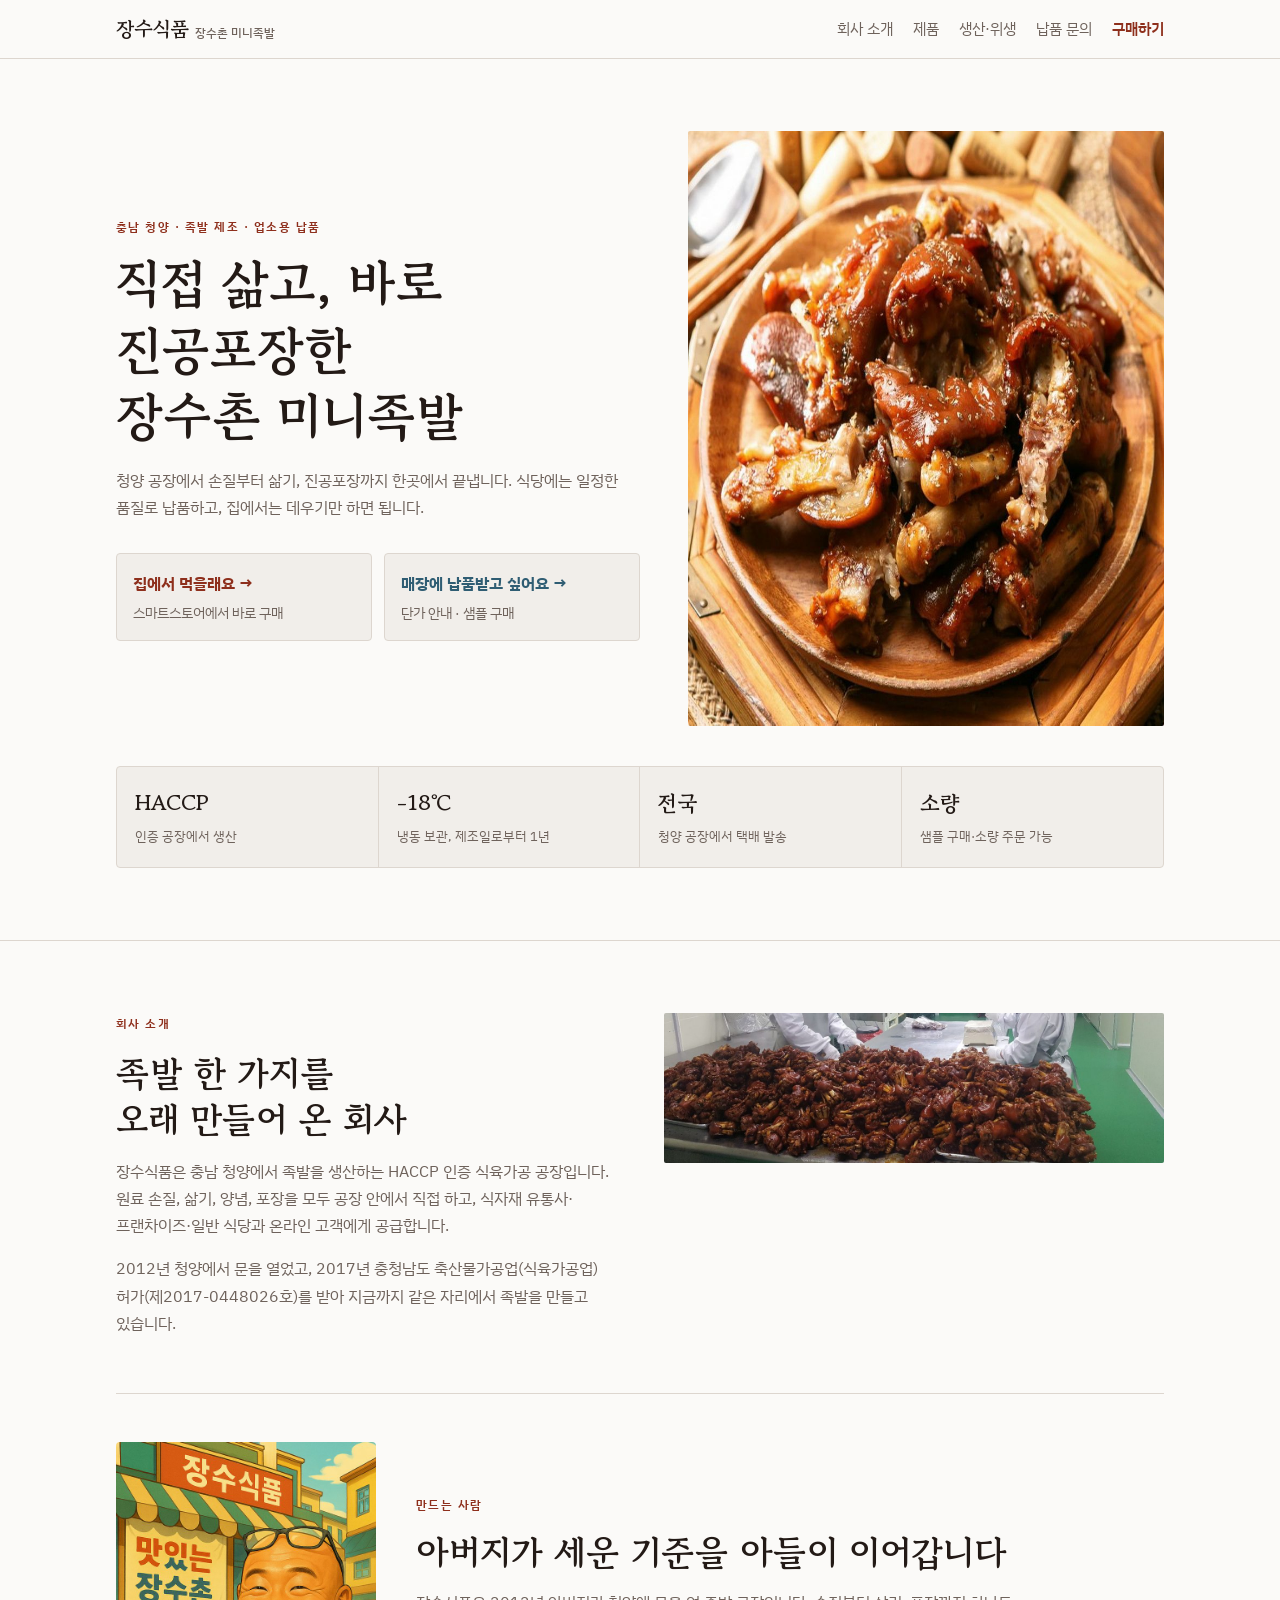
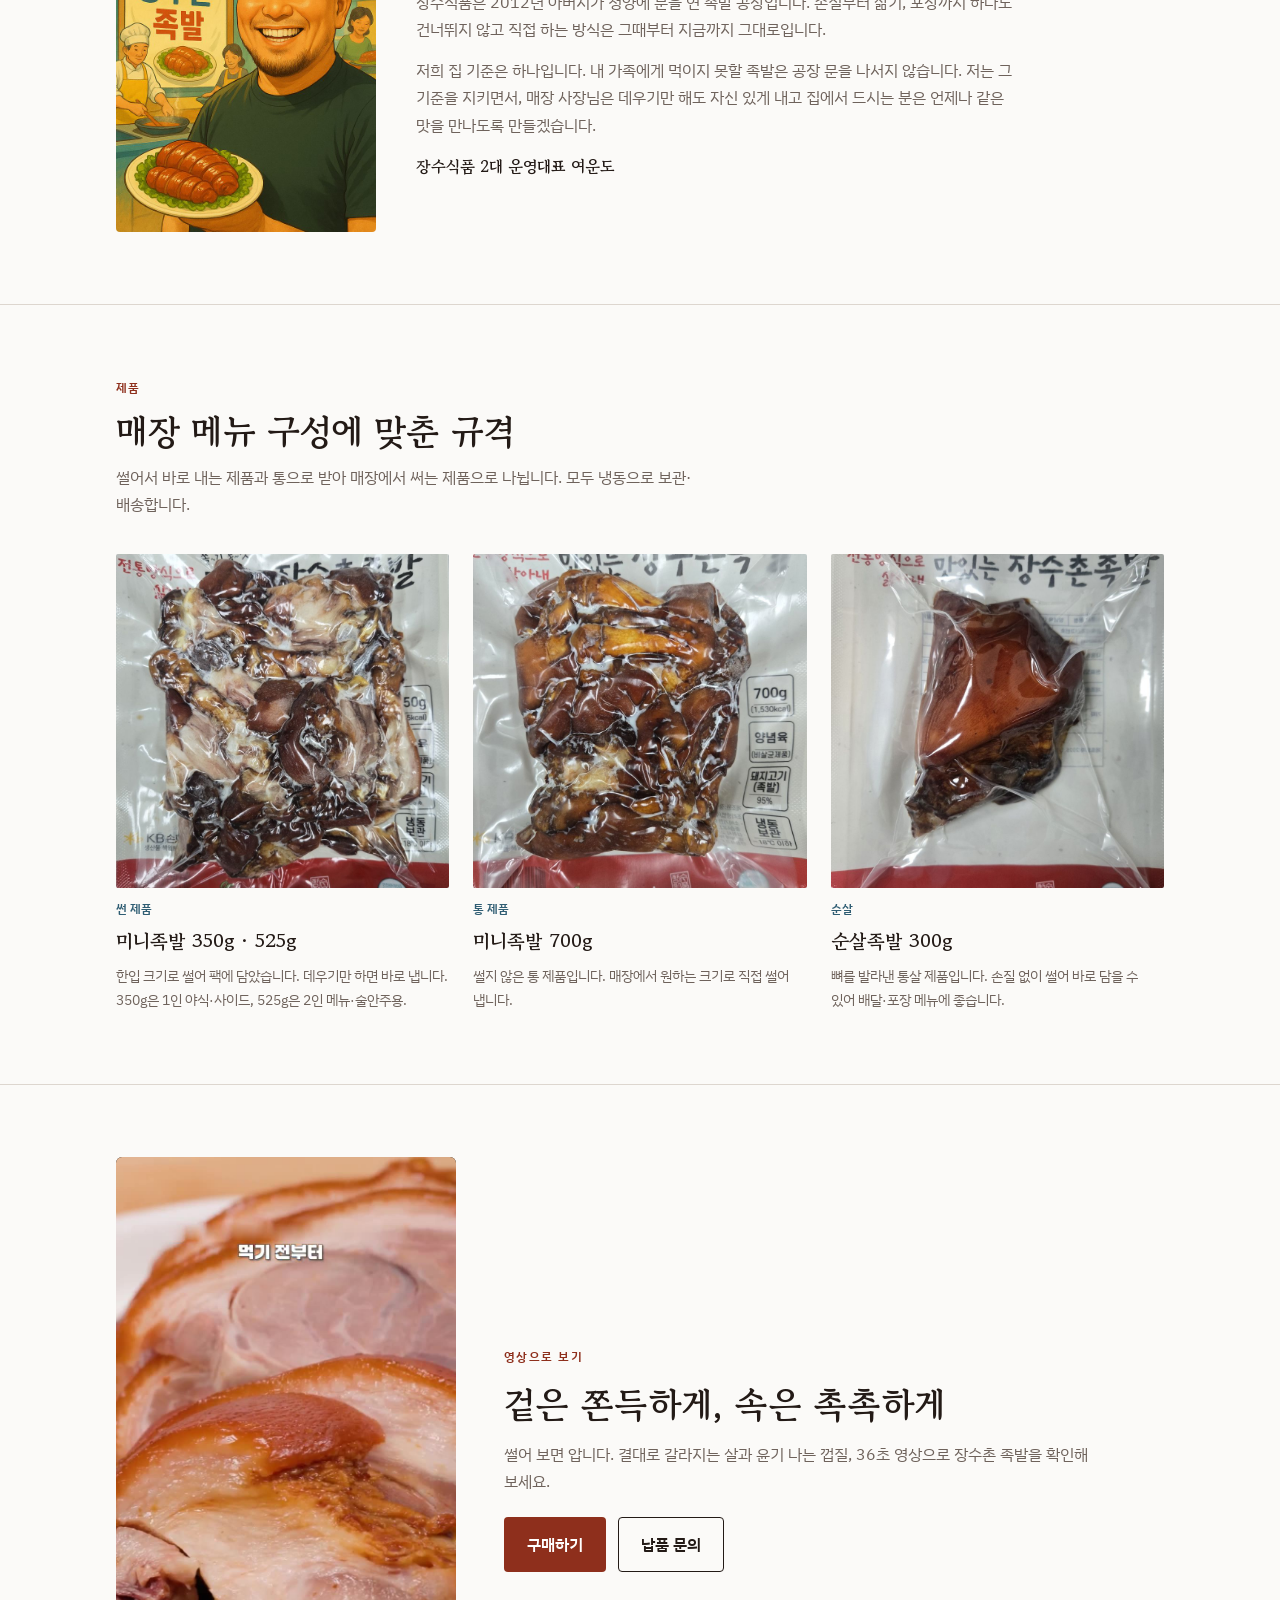
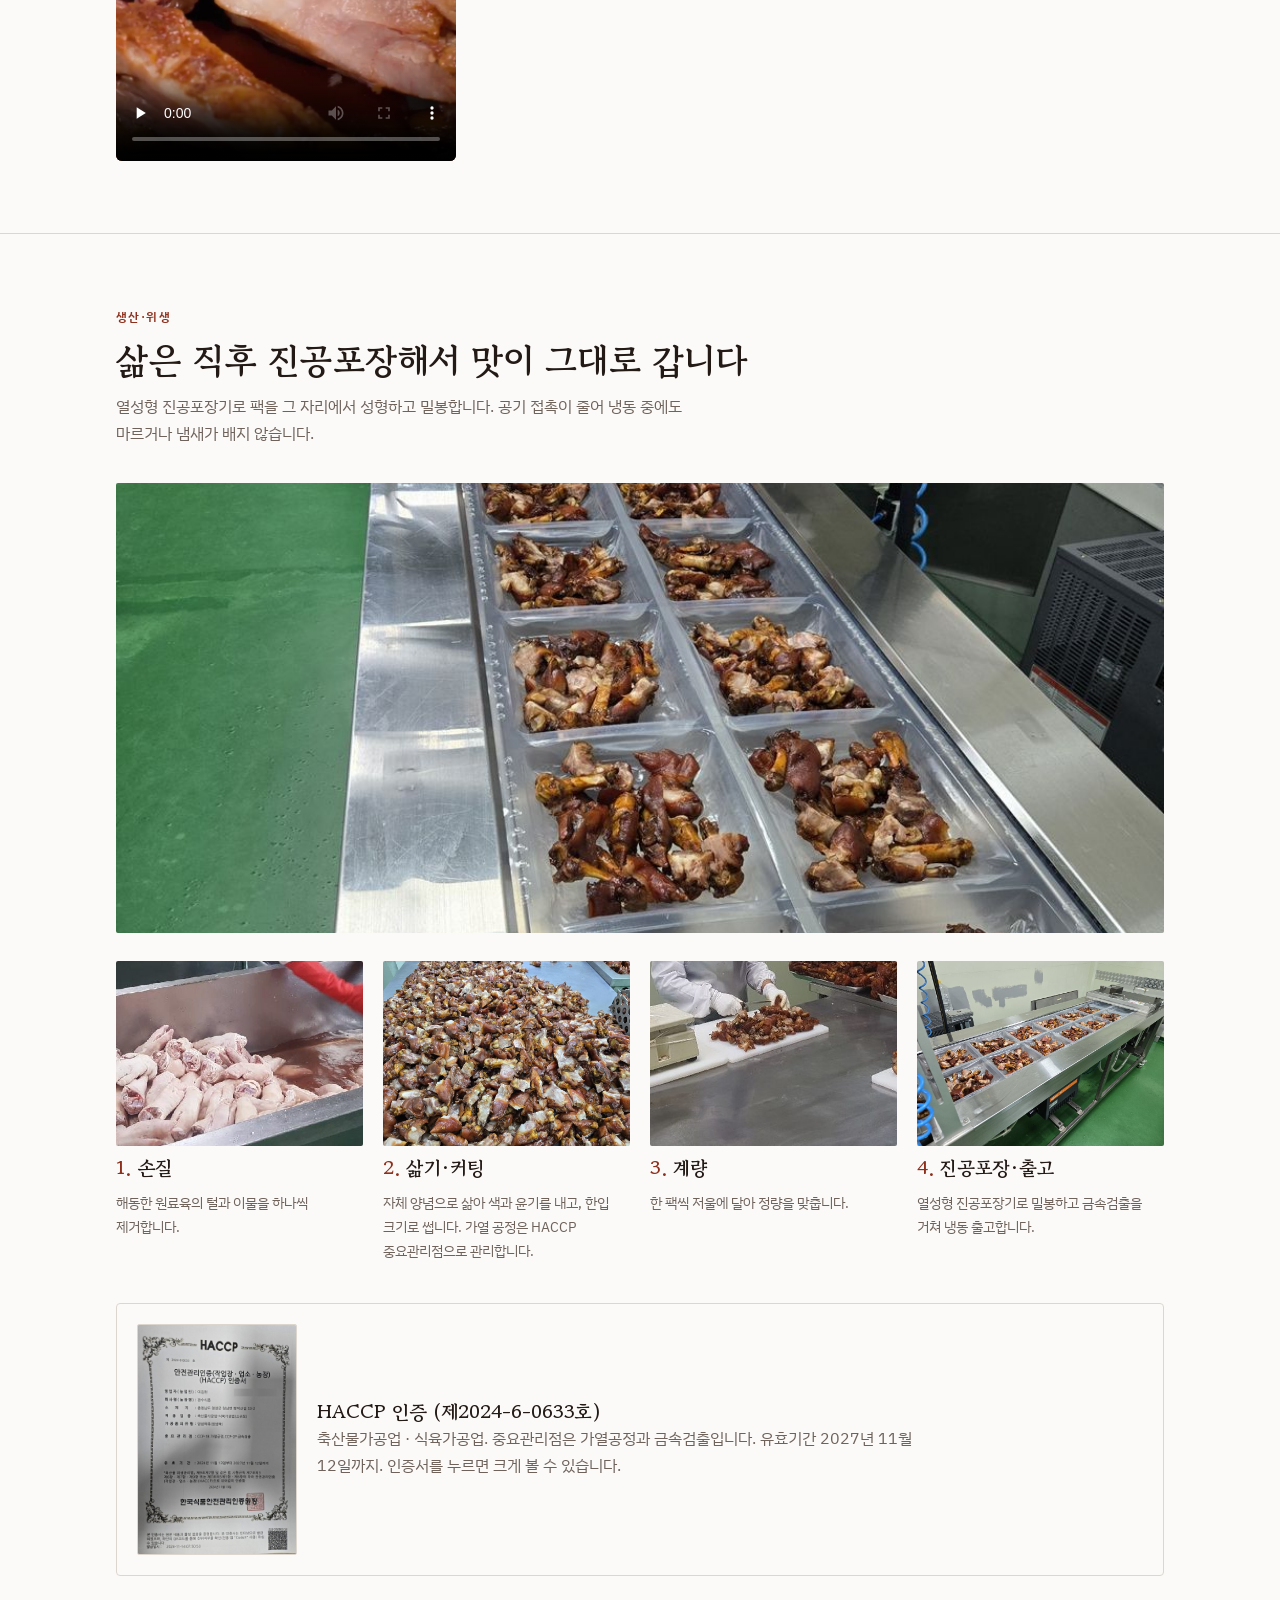
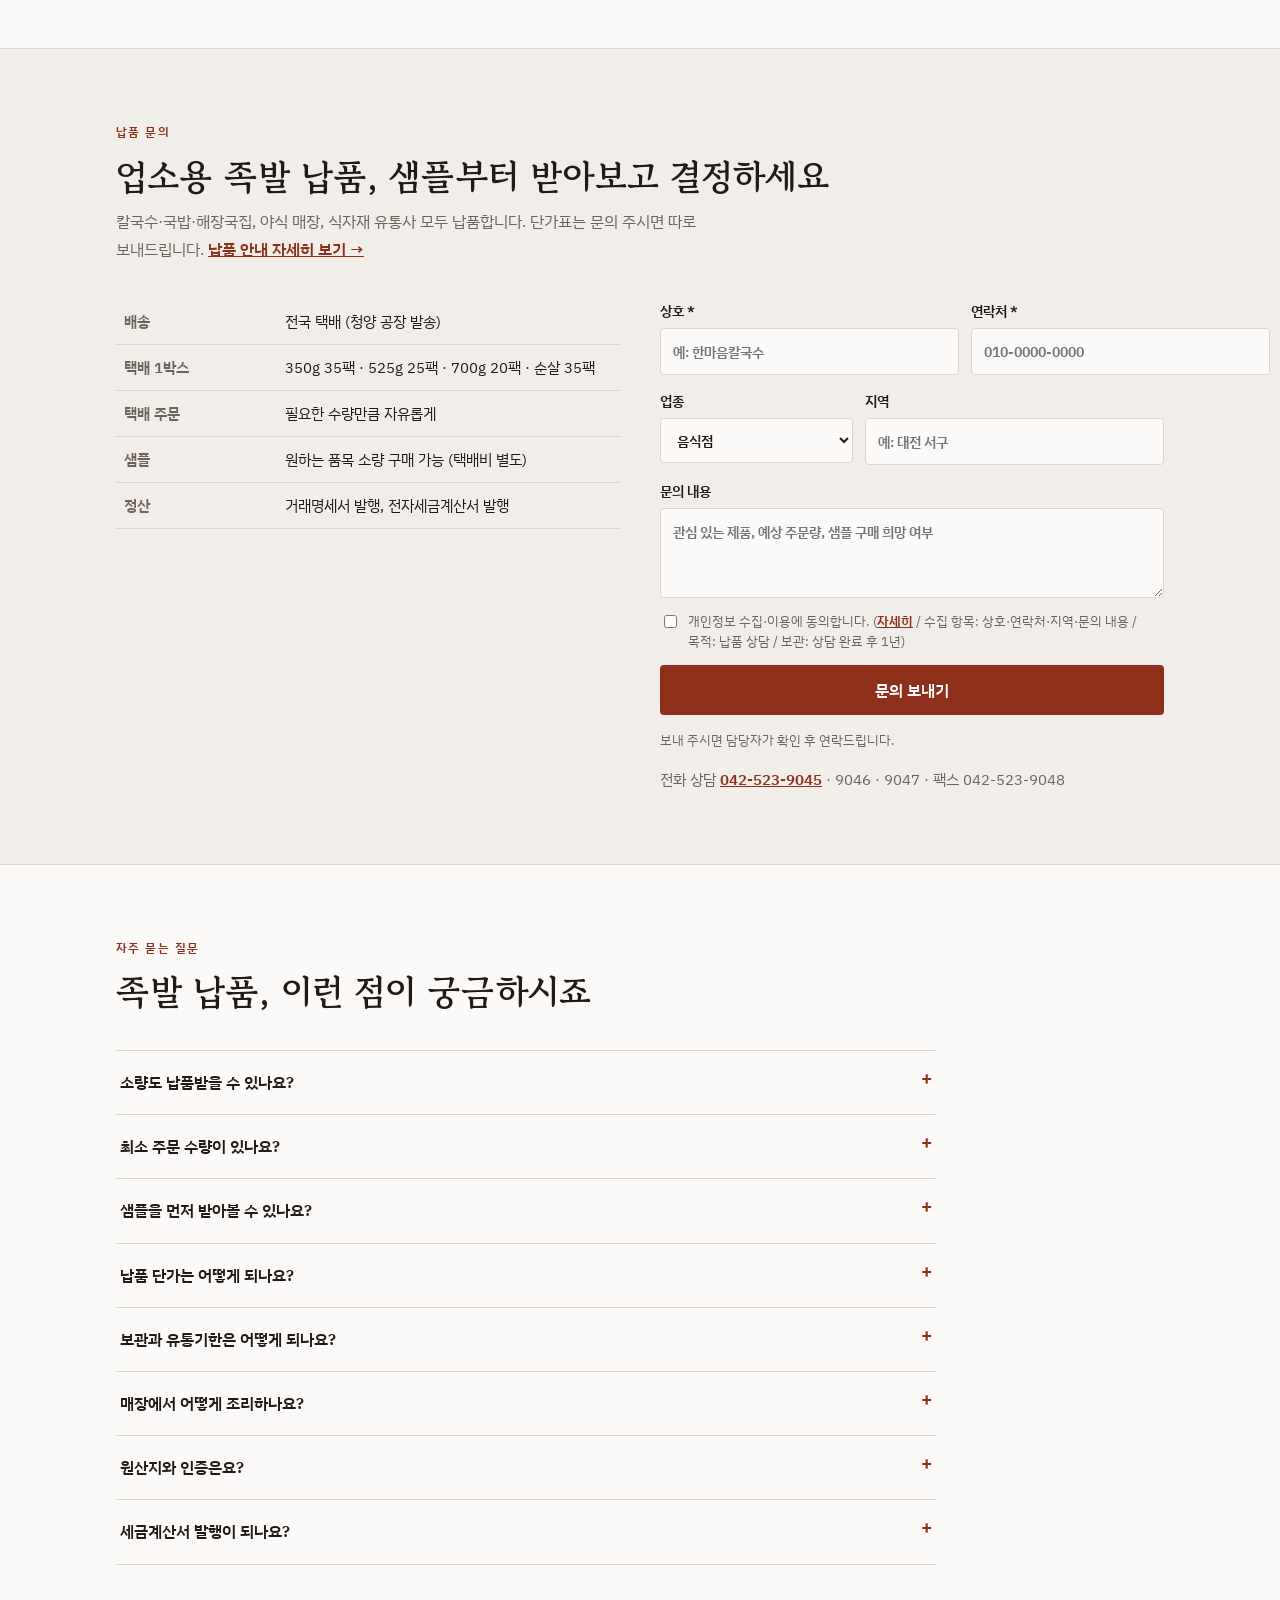
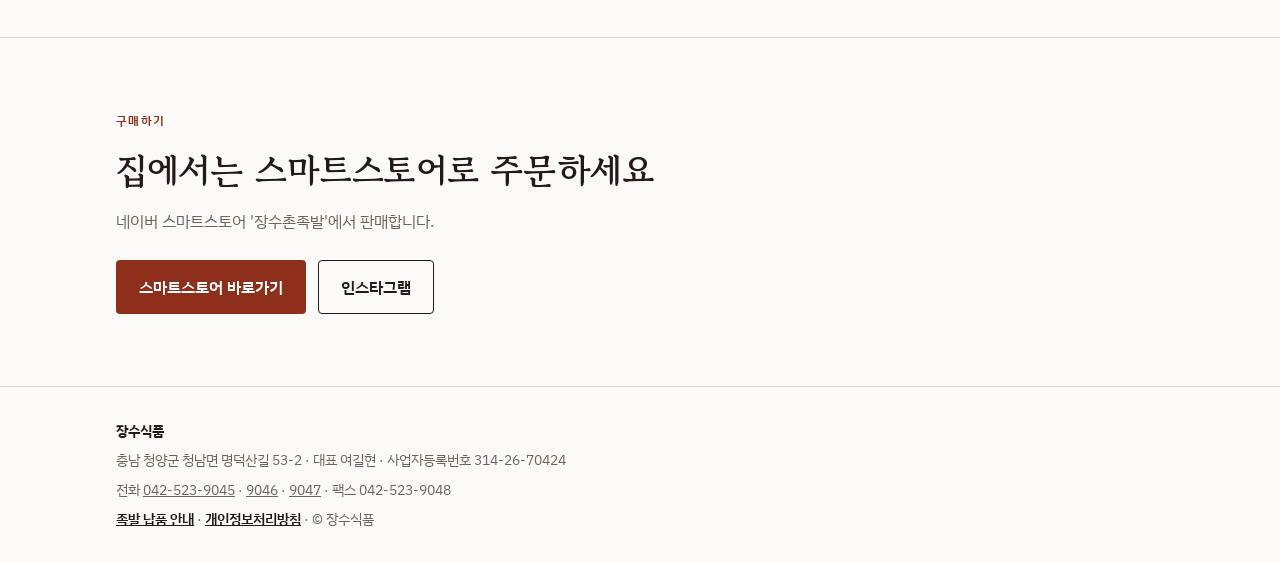
==== index.html @ 1cdea53b "배송을 전국 택배로 일원화, 무료 샘플을 샘플 구매로 변경 Co-Authored-By: Claude Opus 5.5 <noreply@anthropic.com> Claude-Sess" ====
<!doctype html>
<html lang="ko">
<head>
<meta charset="utf-8">
<meta name="viewport" content="width=device-width, initial-scale=1, viewport-fit=cover">
<title>장수식품 | 장수촌 미니족발 · 업소용 족발 납품</title>
<script>if(location.protocol==="http:"&&/xn--9p4b4nm2jd6p\.com$/.test(location.hostname)){location.replace("https://"+location.host+location.pathname+location.search+location.hash)}</script>
<meta name="naver-site-verification" content="1c329715643fdcb5be2a2e300bac64f6bbda42f8">
<link rel="icon" href="favicon.svg" type="image/svg+xml">
<meta property="og:type" content="website">
<meta property="og:site_name" content="장수식품">
<meta property="og:title" content="장수식품 | 장수촌 미니족발">
<meta property="og:description" content="충남 청양 HACCP 인증 공장에서 직접 삶고 진공포장한 장수촌 미니족발. 식당 납품·온라인 구매 안내.">
<meta property="og:url" content="https://www.xn--9p4b4nm2jd6p.com/">
<meta property="og:image" content="https://www.xn--9p4b4nm2jd6p.com/img/og.jpg">
<link rel="canonical" href="https://www.xn--9p4b4nm2jd6p.com/">
<meta name="description" content="충남 청양 HACCP 인증 족발 공장 장수식품. 업소용 미니족발·족발 납품과 도매, 전국 택배 발송. 소량 샘플 구매 가능.">
<link rel="preconnect" href="https://fonts.googleapis.com">
<link rel="stylesheet" href="https://fonts.googleapis.com/css2?family=Gowun+Batang:wght@400;700&family=IBM+Plex+Sans+KR:wght@400;500;600&display=swap">
<link rel="stylesheet" href="style.css?v=3">
<script type="application/ld+json">{"@context": "https://schema.org", "@type": "FAQPage", "mainEntity": [{"@type": "Question", "name": "소량도 납품받을 수 있나요?", "acceptedAnswer": {"@type": "Answer", "text": "네. 택배 주문은 필요한 수량만큼 자유롭게 주문하실 수 있습니다. 택배비는 박스당 5,500원(부가세 포함)이며, 박스에 들어가는 수량은 350g 35팩, 525g 25팩, 700g 20팩, 순살 35팩입니다."}}, {"@type": "Question", "name": "최소 주문 수량이 있나요?", "acceptedAnswer": {"@type": "Answer", "text": "최소 수량 없이 필요한 만큼 주문하실 수 있습니다. 모든 주문은 청양 공장에서 택배로 발송합니다."}}, {"@type": "Question", "name": "샘플을 먼저 받아볼 수 있나요?", "acceptedAnswer": {"@type": "Answer", "text": "네. 원하는 품목을 소량으로 구매해 먼저 맛보실 수 있습니다(택배비 별도). 문의 양식이나 전화(042-523-9045)로 품목과 주소를 알려주세요."}}, {"@type": "Question", "name": "납품 단가는 어떻게 되나요?", "acceptedAnswer": {"@type": "Answer", "text": "품목별로 다릅니다. 문의 주시면 단가표를 따로 보내드립니다."}}, {"@type": "Question", "name": "보관과 유통기한은 어떻게 되나요?", "acceptedAnswer": {"@type": "Answer", "text": "영하 18℃ 이하 냉동 보관 제품이며, 제조일로부터 1년입니다. 진공포장이라 냉동 중에도 마르거나 냄새가 배지 않습니다."}}, {"@type": "Question", "name": "매장에서 어떻게 조리하나요?", "acceptedAnswer": {"@type": "Answer", "text": "이미 삶아 양념한 제품이라 해동 후 데우기만 하면 됩니다. 썬 제품(350g·525g)은 바로 담아내고, 통 제품(700g)은 매장에서 원하는 크기로 썰어 냅니다."}}, {"@type": "Question", "name": "원산지와 인증은요?", "acceptedAnswer": {"@type": "Answer", "text": "원료육은 수입산이며 원산지는 포장에 표시됩니다. 충남 청양 공장은 HACCP 인증(제2024-6-0633호)을 받았고, 가열 공정과 금속 검출을 중요관리점으로 관리합니다."}}, {"@type": "Question", "name": "세금계산서 발행이 되나요?", "acceptedAnswer": {"@type": "Answer", "text": "네. 거래명세서와 전자세금계산서를 발행합니다."}}]}</script>
<script type="application/ld+json">{"@context": "https://schema.org", "@type": "LocalBusiness", "name": "장수식품", "alternateName": "장수촌 미니족발", "description": "충남 청양 HACCP 인증 족발 제조 공장. 업소용 미니족발 납품·도매, 온라인 판매.", "url": "https://www.xn--9p4b4nm2jd6p.com/", "logo": "https://www.xn--9p4b4nm2jd6p.com/favicon.svg", "image": "https://www.xn--9p4b4nm2jd6p.com/img/og.jpg", "telephone": "+82-42-523-9045", "faxNumber": "+82-42-523-9048", "email": "durlfgus4@naver.com", "foundingDate": "2012", "address": {"@type": "PostalAddress", "streetAddress": "청남면 명덕산길 53-2", "addressLocality": "청양군", "addressRegion": "충청남도", "addressCountry": "KR"}, "areaServed": "KR", "sameAs": ["https://www.instagram.com/jangsu_minijokbal/", "https://smartstore.naver.com/jsangsoofood"]}</script>


</head>
<body>
<header><div class="wrap">
  <a class="logo" href="#top">장수식품<small>장수촌 미니족발</small></a>
  <nav aria-label="주 메뉴"><ul>
    <li class="opt"><a href="#about">회사 소개</a></li>
    <li><a href="#products">제품</a></li>
    <li class="opt"><a href="#process">생산·위생</a></li>
    <li><a href="#b2b">납품 문의</a></li>
    <li><a class="nav-buy" href="#buy">구매하기</a></li>
  </ul></nav>
</div></header>

<main id="top">
<section class="hero"><div class="wrap hero-grid">
  <div>
    <p class="eyebrow">충남 청양 · 족발 제조 · 업소용 납품</p>
    <h1>직접 삶고, 바로 진공포장한 장수촌 미니족발</h1>
    <p class="lead">청양 공장에서 손질부터 삶기, 진공포장까지 한곳에서 끝냅니다. 식당에는 일정한 품질로 납품하고, 집에서는 데우기만 하면 됩니다.</p>
    <div class="split">
      <a class="b2c" href="#buy"><b>집에서 먹을래요 →</b><span>스마트스토어에서 바로 구매</span></a>
      <a class="b2b" href="#b2b"><b>매장에 납품받고 싶어요 →</b><span>단가 안내 · 샘플 구매</span></a>
    </div>
  </div>
  <img class="photo" src="img/hero.jpg" alt="나무 접시에 담은 장수촌 미니족발" width="1100" height="1100">
</div>
<div class="wrap"><div class="facts">
  <div><b>HACCP</b><span>인증 공장에서 생산</span></div>
  <div><b>-18℃</b><span>냉동 보관, 제조일로부터 1년</span></div>
  <div><b>전국</b><span>청양 공장에서 택배 발송</span></div>
  <div><b>소량</b><span>샘플 구매·소량 주문 가능</span></div>
</div></div>
</section>

<section class="about" id="about"><div class="wrap">
  <div class="body">
    <p class="eyebrow">회사 소개</p>
    <h2>족발 한 가지를 오래 만들어 온 회사</h2>
    <p class="lead">장수식품은 충남 청양에서 족발을 생산하는 HACCP 인증 식육가공 공장입니다. 원료 손질, 삶기, 양념, 포장을 모두 공장 안에서 직접 하고, 식자재 유통사·프랜차이즈·일반 식당과 온라인 고객에게 공급합니다.</p>
    <p class="lead">2012년 청양에서 문을 열었고, 2017년 충청남도 축산물가공업(식육가공업) 허가(제2017-0448026호)를 받아 지금까지 같은 자리에서 족발을 만들고 있습니다.</p>
  </div>
  <img class="photo" src="img/about.jpg?v=2" alt="청양 공장 작업대에 놓인 삶은 족발" width="1200" height="366" loading="lazy">
</div>
<div class="wrap ceo-wrap"><div class="ceo">
  <img class="photo" src="img/ceo.jpg" alt="장수식품 2대 운영대표 여운도가 미니족발 접시를 들고 웃고 있는 일러스트" width="640" height="960" loading="lazy">
  <div class="body">
    <p class="eyebrow">만드는 사람</p>
    <h2>아버지가 세운 기준을 아들이 이어갑니다</h2>
    <p class="lead">장수식품은 2012년 아버지가 청양에 문을 연 족발 공장입니다. 손질부터 삶기, 포장까지 하나도 건너뛰지 않고 직접 하는 방식은 그때부터 지금까지 그대로입니다.</p>
    <p class="lead">저희 집 기준은 하나입니다. 내 가족에게 먹이지 못할 족발은 공장 문을 나서지 않습니다. 저는 그 기준을 지키면서, 매장 사장님은 데우기만 해도 자신 있게 내고 집에서 드시는 분은 언제나 같은 맛을 만나도록 만들겠습니다.</p>
    <p class="sign">장수식품 2대 운영대표 여운도</p>
  </div>
</div></div></section>

<section id="products"><div class="wrap">
  <div class="sec-head">
    <p class="eyebrow">제품</p>
    <h2>매장 메뉴 구성에 맞춘 규격</h2>
    <p class="lead">썰어서 바로 내는 제품과 통으로 받아 매장에서 써는 제품으로 나뉩니다. 모두 냉동으로 보관·배송합니다.</p>
  </div>
  <div class="products">
    <div class="prod"><img class="photo" src="img/prod-cut.jpg" alt="진공포장된 장수촌 족발 썬 제품" width="900" height="900" loading="lazy"><span class="cut">썬 제품</span><h3>미니족발 350g · 525g</h3><p>한입 크기로 썰어 팩에 담았습니다. 데우기만 하면 바로 냅니다. 350g은 1인 야식·사이드, 525g은 2인 메뉴·술안주용.</p></div>
    <div class="prod"><img class="photo" src="img/prod-whole.jpg" alt="진공포장된 장수촌 족발 700g" width="900" height="900" loading="lazy"><span class="cut">통 제품</span><h3>미니족발 700g</h3><p>썰지 않은 통 제품입니다. 매장에서 원하는 크기로 직접 썰어 냅니다.</p></div>
    <div class="prod"><img class="photo" src="img/prod-boneless.jpg" alt="진공포장된 장수촌 순살족발 300g" width="900" height="900" loading="lazy"><span class="cut">순살</span><h3>순살족발 300g</h3><p>뼈를 발라낸 통살 제품입니다. 손질 없이 썰어 바로 담을 수 있어 배달·포장 메뉴에 좋습니다.</p></div>
  </div>
</div></section>

<section class="film" id="film"><div class="wrap">
  <video src="video/promo.mp4?v=ko" poster="video/promo-poster.jpg?v=ko" controls playsinline preload="none" width="720" height="1280">영상을 재생할 수 없는 브라우저입니다.</video>
  <div class="body">
    <p class="eyebrow">영상으로 보기</p>
    <h2>겉은 쫀득하게, 속은 촉촉하게</h2>
    <p class="lead">썰어 보면 압니다. 결대로 갈라지는 살과 윤기 나는 껍질, 36초 영상으로 장수촌 족발을 확인해 보세요.</p>
    <div class="buy-links"><a class="btn btn-glaze" href="#buy">구매하기</a><a class="btn btn-line" href="#b2b">납품 문의</a></div>
  </div>
</div></section>

<section id="process"><div class="wrap">
  <div class="sec-head">
    <p class="eyebrow">생산·위생</p>
    <h2>삶은 직후 진공포장해서 맛이 그대로 갑니다</h2>
    <p class="lead">열성형 진공포장기로 팩을 그 자리에서 성형하고 밀봉합니다. 공기 접촉이 줄어 냉동 중에도 마르거나 냄새가 배지 않습니다.</p>
  </div>
  <img class="photo line-photo" src="img/packing-line.jpg" alt="열성형 진공포장기에서 팩에 담긴 미니족발이 장수식품 필름으로 밀봉되는 모습" width="1000" height="1334" loading="lazy">
  <div class="process">
    <div class="step"><img class="photo" src="img/step-prep.jpg?v=2" alt="해동한 원료육을 물에서 손질하는 모습" width="900" height="320" loading="lazy"><h3>손질</h3><p>해동한 원료육의 털과 이물을 하나씩 제거합니다.</p></div>
    <div class="step"><img class="photo" src="img/step-cut.jpg" alt="삶은 족발을 한입 크기로 썬 모습" width="900" height="1200" loading="lazy"><h3>삶기·커팅</h3><p>자체 양념으로 삶아 색과 윤기를 내고, 한입 크기로 썹니다. 가열 공정은 HACCP 중요관리점으로 관리합니다.</p></div>
    <div class="step"><img class="photo" src="img/step-weigh.jpg?v=2" alt="썬 족발을 저울에 달아 정량을 맞추는 모습" width="900" height="303" loading="lazy"><h3>계량</h3><p>한 팩씩 저울에 달아 정량을 맞춥니다.</p></div>
    <div class="step"><img class="photo" src="img/step-pack.jpg" alt="열성형 진공포장기 트레이에 담긴 미니족발" width="900" height="675" loading="lazy"><h3>진공포장·출고</h3><p>열성형 진공포장기로 밀봉하고 금속검출을 거쳐 냉동 출고합니다.</p></div>
  </div>
  <div class="cert">
    <a href="img/haccp.jpg" target="_blank" rel="noopener"><img src="img/haccp.jpg" alt="장수식품 HACCP 인증서" width="160" height="233" loading="lazy"></a>
    <div><h3>HACCP 인증 (제2024-6-0633호)</h3><p class="lead">축산물가공업 · 식육가공업. 중요관리점은 가열공정과 금속검출입니다. 유효기간 2027년 11월 12일까지. 인증서를 누르면 크게 볼 수 있습니다.</p></div>
  </div>
</div></section>

<section class="b2b" id="b2b"><div class="wrap">
  <div class="sec-head">
    <p class="eyebrow">납품 문의</p>
    <h2>업소용 족발 납품, 샘플부터 받아보고 결정하세요</h2>
    <p class="lead">칼국수·국밥·해장국집, 야식 매장, 식자재 유통사 모두 납품합니다. 단가표는 문의 주시면 따로 보내드립니다. <a href="supply.html">납품 안내 자세히 보기 →</a></p>
  </div>
  <div class="b2b-grid">
    <div class="table-box"><table class="terms">
      <tr><th>배송</th><td>전국 택배 (청양 공장 발송)</td></tr>
      <tr><th>택배 1박스</th><td>350g 35팩 · 525g 25팩 · 700g 20팩 · 순살 35팩</td></tr>
      <tr><th>택배 주문</th><td>필요한 수량만큼 자유롭게</td></tr>
      <tr><th>샘플</th><td>원하는 품목 소량 구매 가능 (택배비 별도)</td></tr>
      <tr><th>정산</th><td>거래명세서 발행, 전자세금계산서 발행</td></tr>
    </table></div>
    <div class="side">
    <form id="inquiry" class="form" novalidate>
      <div class="row2">
        <label for="f-name">상호 *<input id="f-name" name="상호" required placeholder="예: 한마음칼국수"></label>
        <label for="f-tel">연락처 *<input id="f-tel" name="연락처" required inputmode="tel" placeholder="010-0000-0000"></label>
      </div>
      <div class="row2">
        <label for="f-type">업종<select id="f-type" name="업종"><option>음식점</option><option>프랜차이즈</option><option>식자재 유통</option><option>개인 구매</option><option>기타</option></select></label>
        <label for="f-area">지역<input id="f-area" name="지역" placeholder="예: 대전 서구"></label>
      </div>
      <label for="f-msg">문의 내용<textarea id="f-msg" name="문의내용" placeholder="관심 있는 제품, 예상 주문량, 샘플 구매 희망 여부"></textarea></label>
      <input type="text" name="_honey" tabindex="-1" autocomplete="off" class="hp" aria-hidden="true">
      <label class="agree" for="f-agree"><input type="checkbox" id="f-agree" required> <span>개인정보 수집·이용에 동의합니다. (<a href="privacy.html" target="_blank">자세히</a> / 수집 항목: 상호·연락처·지역·문의 내용 / 목적: 납품 상담 / 보관: 상담 완료 후 1년)</span></label>
      <button class="btn btn-glaze" type="submit" id="f-send">문의 보내기</button>
      <p class="note" id="f-status" role="status">보내 주시면 담당자가 확인 후 연락드립니다.</p>
    </form>
    <p class="call-line">전화 상담 <a href="tel:0425239045">042-523-9045</a> · 9046 · 9047 · 팩스 042-523-9048</p>
  </div>
  </div>
</div></section>

<section id="faq"><div class="wrap">
  <div class="sec-head"><p class="eyebrow">자주 묻는 질문</p><h2>족발 납품, 이런 점이 궁금하시죠</h2></div>
  <div class="faq"><details><summary>소량도 납품받을 수 있나요?</summary><p>네. 택배 주문은 필요한 수량만큼 자유롭게 주문하실 수 있습니다. 택배비는 박스당 5,500원(부가세 포함)이며, 박스에 들어가는 수량은 350g 35팩, 525g 25팩, 700g 20팩, 순살 35팩입니다.</p></details><details><summary>최소 주문 수량이 있나요?</summary><p>최소 수량 없이 필요한 만큼 주문하실 수 있습니다. 모든 주문은 청양 공장에서 택배로 발송합니다.</p></details><details><summary>샘플을 먼저 받아볼 수 있나요?</summary><p>네. 원하는 품목을 소량으로 구매해 먼저 맛보실 수 있습니다(택배비 별도). 문의 양식이나 전화(042-523-9045)로 품목과 주소를 알려주세요.</p></details><details><summary>납품 단가는 어떻게 되나요?</summary><p>품목별로 다릅니다. 문의 주시면 단가표를 따로 보내드립니다.</p></details><details><summary>보관과 유통기한은 어떻게 되나요?</summary><p>영하 18℃ 이하 냉동 보관 제품이며, 제조일로부터 1년입니다. 진공포장이라 냉동 중에도 마르거나 냄새가 배지 않습니다.</p></details><details><summary>매장에서 어떻게 조리하나요?</summary><p>이미 삶아 양념한 제품이라 해동 후 데우기만 하면 됩니다. 썬 제품(350g·525g)은 바로 담아내고, 통 제품(700g)은 매장에서 원하는 크기로 썰어 냅니다.</p></details><details><summary>원산지와 인증은요?</summary><p>원료육은 수입산이며 원산지는 포장에 표시됩니다. 충남 청양 공장은 HACCP 인증(제2024-6-0633호)을 받았고, 가열 공정과 금속 검출을 중요관리점으로 관리합니다.</p></details><details><summary>세금계산서 발행이 되나요?</summary><p>네. 거래명세서와 전자세금계산서를 발행합니다.</p></details></div>
</div></section>

<section class="buy" id="buy"><div class="wrap">
  <p class="eyebrow">구매하기</p>
  <h2>집에서는 스마트스토어로 주문하세요</h2>
  <p class="lead">네이버 스마트스토어 '장수촌족발'에서 판매합니다.</p>
  <div class="buy-links">
    <a class="btn btn-glaze" href="https://smartstore.naver.com/jsangsoofood" target="_blank" rel="noopener">스마트스토어 바로가기</a>
    <a class="btn btn-line" href="https://www.instagram.com/jangsu_minijokbal/" target="_blank" rel="noopener">인스타그램</a>
  </div>
</div></section>
</main>

<footer><div class="wrap">
  <b style="color:var(--fg)">장수식품</b>
  <span>충남 청양군 청남면 명덕산길 53-2 · 대표 여길현 · 사업자등록번호 314-26-70424</span>
  <span>전화 <a href="tel:0425239045">042-523-9045</a> · <a href="tel:0425239046">9046</a> · <a href="tel:0425239047">9047</a> · 팩스 042-523-9048</span>
  <span><a class="pp" href="supply.html">족발 납품 안내</a> · <a class="pp" href="privacy.html">개인정보처리방침</a> · © 장수식품</span>
</div></footer>



<nav class="callbar" aria-label="빠른 연결"><a class="c1" href="tel:0425239045">전화 문의</a><a class="c2" href="https://smartstore.naver.com/jsangsoofood" target="_blank" rel="noopener">구매하기</a></nav>
<script>
(function(){
  var f=document.getElementById('inquiry'),st=document.getElementById('f-status'),b=document.getElementById('f-send');
  f.addEventListener('submit',function(e){
    e.preventDefault();
    if(!f.elements['상호'].value.trim()||!f.elements['연락처'].value.trim()){st.textContent='상호와 연락처를 입력해 주세요.';st.className='err';return;}
    if(!document.getElementById('f-agree').checked){st.textContent='개인정보 수집·이용에 동의해 주세요.';st.className='err';return;}
    var d={};new FormData(f).forEach(function(v,k){d[k]=v});
    d._subject='[장수식품.com] 납품 문의 - '+d['상호'];d._template='table';
    b.disabled=true;st.textContent='보내는 중입니다...';st.className='note';
    fetch('https://formsubmit.co/ajax/durlfgus4@naver.com',{method:'POST',headers:{'Content-Type':'application/json','Accept':'application/json'},body:JSON.stringify(d)})
    .then(function(r){return r.json()}).then(function(r){
      if(r.success==='true'||r.success===true){f.reset();st.textContent='문의가 접수됐습니다. 확인 후 연락드리겠습니다.';st.className='ok';}
      else if(r.message&&/activat/i.test(r.message)){st.textContent='접수 준비 중입니다. 잠시 후 다시 보내 주시거나 전화로 문의해 주세요.';st.className='err';}
      else{throw 0}
    }).catch(function(){st.textContent='전송에 실패했습니다. 전화(042-523-9045)로 문의해 주세요.';st.className='err';})
    .finally(function(){b.disabled=false});
  });
})();
</script>
</body>
</html>
---- style.css ----
/* Layout: 한 페이지 스크롤. 상단 고정 메뉴 → 6개 구역. 소비자(구매)와 업체(납품) 두 갈래 동선이 첫 화면에서 갈라짐 */
:root{
  --bg:#FBFAF8; --surface:#F1EEEA; --fg:#231A16; --muted:#6E625B;
  --glaze:#8E2F1C;   /* 족발 윤기, 주 강조색 */
  --cold:#2F5D73;    /* 냉동·위생, 보조색 */
  --line:#DDD6CF; --onaccent:#FFFFFF;
  --ph:#E6E0D9; --ph-fg:#8A7D74;
  --display:"Gowun Batang", "Noto Serif KR", "AppleMyungjo", serif;
  --body:"IBM Plex Sans KR", "Apple SD Gothic Neo", "Malgun Gothic", sans-serif;
}
@media (prefers-color-scheme: dark){:root:not([data-theme="light"]){
  --bg:#17120F; --surface:#221B17; --fg:#F1EAE4; --muted:#B3A69C;
  --glaze:#E07A5C; --cold:#7FB3CB; --line:#3A302A; --onaccent:#17120F;
  --ph:#2C241F; --ph-fg:#998B80; color-scheme:dark}}
:root[data-theme="dark"]{
  --bg:#17120F; --surface:#221B17; --fg:#F1EAE4; --muted:#B3A69C;
  --glaze:#E07A5C; --cold:#7FB3CB; --line:#3A302A; --onaccent:#17120F;
  --ph:#2C241F; --ph-fg:#998B80; color-scheme:dark}

*{box-sizing:border-box}
body{background:var(--bg);color:var(--fg);font-family:var(--body);font-size:16px;line-height:1.7;margin:0;word-break:keep-all;overflow-wrap:break-word}
body::before{content:"";position:fixed;inset:0 0 auto;height:env(safe-area-inset-top,0px);z-index:10;background:var(--bg)}
a{color:inherit}
.wrap{max-width:1080px;margin:0 auto;padding-left:max(16px,env(safe-area-inset-left,0px));padding-right:max(16px,env(safe-area-inset-right,0px))}
h1,h2,h3{font-family:var(--display);font-weight:700;text-wrap:balance;margin:0;line-height:1.3}
h2{font-size:clamp(1.6rem,3.2vw,2.2rem)}
h3{font-size:1.2rem}
p{margin:0}
.eyebrow{font-size:.78rem;letter-spacing:.12em;color:var(--glaze);font-weight:600}
.lead{color:var(--muted);max-width:60ch}

/* 시안 안내 */

/* 메뉴 */
header{position:sticky;top:env(safe-area-inset-top,0px);z-index:5;background:var(--bg);border-bottom:1px solid var(--line)}
header .wrap{display:flex;align-items:center;justify-content:space-between;gap:16px;padding-block:12px}
.logo{font-family:var(--display);font-weight:700;font-size:1.25rem;text-decoration:none}
.logo small{font-family:var(--body);font-size:.75rem;color:var(--muted);font-weight:500;margin-left:6px}
nav ul{list-style:none;display:flex;gap:20px;margin:0;padding:0;flex-wrap:wrap}
nav a{text-decoration:none;font-size:.92rem;color:var(--muted)}
nav a:hover,nav a:focus-visible{color:var(--fg)}
.nav-buy{color:var(--glaze)!important;font-weight:600}
@media (max-width:760px){nav ul{gap:12px}nav li.opt{display:none}.logo small{display:none}}

/* 버튼 */
.btn{display:inline-flex;align-items:center;justify-content:center;padding:13px 22px;border-radius:4px;font-weight:600;text-decoration:none;font-size:.98rem;border:1.5px solid transparent;cursor:pointer;font-family:var(--body)}
.btn-glaze{background:var(--glaze);color:var(--onaccent)}
.btn-line{border-color:var(--fg);color:var(--fg);background:transparent}
.btn:focus-visible,input:focus-visible,select:focus-visible,textarea:focus-visible{outline:3px solid var(--cold);outline-offset:2px}

/* 사진 자리 */
.photo{display:block;width:100%;height:auto;object-fit:cover;border-radius:2px;background:var(--ph)}
.ph{background:var(--ph);color:var(--ph-fg);display:flex;align-items:center;justify-content:center;text-align:center;font-size:.85rem;padding:12px;border-radius:2px;max-width:100%}

section{padding-block:72px}
section+section{border-top:1px solid var(--line)}

/* 첫 화면 */
.hero .hero-grid{display:grid;grid-template-columns:1.1fr 1fr;gap:48px;align-items:center}
.hero h1{font-size:clamp(2rem,4.6vw,3.2rem);margin-top:12px}
.hero .lead{margin-top:18px}
.split{display:grid;grid-template-columns:1fr 1fr;gap:12px;margin-top:32px}
.split a{display:flex;flex-direction:column;gap:4px;padding:16px;border:1px solid var(--line);border-radius:4px;text-decoration:none;background:var(--surface)}
.split a b{font-size:1rem}
.split a{transition:border-color .15s,transform .15s}.split a:hover{border-color:currentColor;transform:translateY(-2px)}
.split a span{font-size:.85rem;color:var(--muted)}
.split a.b2c b{color:var(--glaze)}
.split a.b2b b{color:var(--cold)}
.hero .ph,.hero .photo{aspect-ratio:4/5}
@media (max-width:760px){.hero .hero-grid{grid-template-columns:1fr}.hero .photo{aspect-ratio:4/3}}

/* 수치 띠 */
.facts{display:grid;grid-template-columns:repeat(4,1fr);gap:0;border:1px solid var(--line);border-radius:4px;margin-top:40px;background:var(--surface)}
.facts div{padding:18px;border-right:1px solid var(--line)}
.facts div:last-child{border-right:0}
.facts b{display:block;font-family:var(--display);font-size:1.35rem}
.facts span{font-size:.82rem;color:var(--muted)}
@media (max-width:760px){.facts{grid-template-columns:1fr 1fr}.facts div:nth-child(2){border-right:0}.facts div:nth-child(-n+2){border-bottom:1px solid var(--line)}}

/* 회사 소개 */
.about .wrap{display:grid;grid-template-columns:1fr 1fr;gap:48px;align-items:start}
.about .body{display:flex;flex-direction:column;gap:16px}
.motto{font-family:var(--display);font-size:1.15rem;border-left:3px solid var(--glaze);padding-left:16px;color:var(--fg)}
.about .photo{aspect-ratio:10/3}
@media (max-width:760px){.about .wrap{grid-template-columns:1fr;gap:28px}}

.about .ceo-wrap{display:block}
.ceo{display:grid;grid-template-columns:260px 1fr;gap:40px;align-items:center;margin-top:56px;padding-top:48px;border-top:1px solid var(--line)}
.ceo .photo{aspect-ratio:2/3;border-radius:4px}
.ceo .body{display:flex;flex-direction:column;gap:14px;min-width:0}
.ceo .sign{font-family:var(--display);font-weight:700;color:var(--fg)}
@media (max-width:760px){.ceo{grid-template-columns:1fr;gap:24px}.ceo .photo{max-width:260px}}
.film .wrap{display:grid;grid-template-columns:minmax(0,340px) 1fr;gap:48px;align-items:center}
.film video{width:100%;height:auto;aspect-ratio:9/16;border-radius:6px;background:#000;display:block}
.film .body{display:flex;flex-direction:column;gap:14px;min-width:0}
@media (max-width:760px){.film .wrap{grid-template-columns:1fr;gap:24px}.film video{max-width:340px}}
.callbar{display:none}
@media (max-width:760px){.callbar{display:flex;position:fixed;left:0;right:0;bottom:0;z-index:20;gap:8px;padding:10px max(12px,env(safe-area-inset-right,0px)) calc(10px + env(safe-area-inset-bottom,0px)) max(12px,env(safe-area-inset-left,0px));background:var(--bg);border-top:1px solid var(--line)}
.callbar a{flex:1;text-align:center;padding:12px 0;border-radius:4px;font-weight:600;text-decoration:none}
.callbar .c1{background:var(--glaze);color:var(--onaccent)}.callbar .c2{border:1.5px solid var(--fg);color:var(--fg)}
body{padding-bottom:72px}}
footer a.pp{color:var(--fg);font-weight:600}
/* 제품 */
.sec-head{display:flex;flex-direction:column;gap:10px;margin-bottom:36px}
.products{display:grid;grid-template-columns:repeat(3,1fr);gap:24px}
.prod{display:flex;flex-direction:column;gap:10px}
.prod .ph,.prod .photo{aspect-ratio:1}
.prod .cut{font-size:.78rem;color:var(--cold);font-weight:600}
.prod p{font-size:.88rem;color:var(--muted)}
@media (max-width:900px){.products{grid-template-columns:1fr 1fr}}
@media (max-width:560px){.products{grid-template-columns:1fr}}

/* 생산·위생 */
.process{display:grid;grid-template-columns:repeat(4,1fr);gap:20px;counter-reset:step}
.step{display:flex;flex-direction:column;gap:10px}
.step .photo{aspect-ratio:4/3}
.line-photo{aspect-ratio:21/9;margin-bottom:28px}
@media (max-width:760px){.line-photo{aspect-ratio:4/3}}
.step h3::before{counter-increment:step;content:counter(step) ". ";color:var(--glaze)}
.step p{font-size:.88rem;color:var(--muted)}
.cert{display:flex;gap:20px;align-items:center;margin-top:40px;padding:20px;border:1px solid var(--line);border-radius:4px}
.cert a{flex:none}.cert img{width:160px;height:auto;border:1px solid var(--line);border-radius:2px;display:block}
.cert div{min-width:0}
@media (max-width:900px){.process{grid-template-columns:1fr 1fr}}
@media (max-width:520px){.cert{flex-direction:column;align-items:flex-start}}

/* 납품 안내 */
.b2b{background:var(--surface)}
.b2b-grid{display:grid;grid-template-columns:1fr 1fr;gap:40px}
.terms{border-collapse:collapse;width:100%;font-size:.92rem;font-variant-numeric:tabular-nums}
.terms th,.terms td{text-align:left;padding:10px 8px;border-bottom:1px solid var(--line);vertical-align:top}
.terms th{font-weight:600;color:var(--muted);width:32%}
.table-box{overflow-x:auto}
form{display:flex;flex-direction:column;gap:14px}
label{font-size:.85rem;font-weight:600;display:flex;flex-direction:column;gap:6px}
input,select,textarea{font:inherit;padding:11px 12px;border:1px solid var(--line);border-radius:4px;background:var(--bg);color:var(--fg)}
textarea{min-height:90px;resize:vertical}
.row2{display:grid;grid-template-columns:1fr 1fr;gap:12px}
.note{font-size:.82rem;color:var(--muted)}
.side{display:flex;flex-direction:column;gap:16px;min-width:0}
.hp{position:absolute;left:-9999px;width:1px;height:1px;opacity:0}
.agree{flex-direction:row;align-items:flex-start;gap:8px;font-weight:400;color:var(--muted);font-size:.8rem;line-height:1.5}
.agree input{margin-top:3px;flex:none}
.call-line{font-size:.92rem;color:var(--muted)}
.call-line a{color:var(--glaze);font-weight:600}
.ok{color:var(--cold);font-weight:600}.err{color:var(--glaze);font-weight:600}
.call{display:flex;flex-direction:column;gap:10px;padding:28px;border:1px solid var(--line);border-radius:4px;background:var(--bg);align-self:start}
.call-num{font-family:var(--display);font-size:clamp(1.8rem,4vw,2.4rem);font-weight:700;color:var(--glaze);text-decoration:none;font-variant-numeric:tabular-nums}
@media (max-width:760px){.b2b-grid{grid-template-columns:1fr}.row2{grid-template-columns:1fr}}

/* 구매 */
.buy .wrap{display:flex;flex-direction:column;align-items:flex-start;gap:16px}
.buy-links{display:flex;gap:12px;flex-wrap:wrap;margin-top:8px}

footer{border-top:1px solid var(--line);padding-block:32px;font-size:.85rem;color:var(--muted)}
footer .wrap{display:flex;flex-direction:column;gap:6px}
.todo{background:color-mix(in srgb,var(--glaze) 14%,transparent);color:var(--glaze);padding:0 4px;border-radius:2px;font-weight:600}
@media (prefers-reduced-motion:no-preference){html{scroll-behavior:smooth}}

.faq{display:flex;flex-direction:column;border-top:1px solid var(--line);max-width:820px}
.faq details{border-bottom:1px solid var(--line)}
.faq summary{cursor:pointer;padding:18px 4px;font-weight:600;list-style:none;display:flex;justify-content:space-between;gap:16px}
.faq summary::-webkit-details-marker{display:none}
.faq summary::after{content:"+";color:var(--glaze);font-size:1.2rem;line-height:1}
.faq details[open] summary::after{content:"−"}
.faq details p{padding:0 4px 18px;color:var(--muted);max-width:68ch}
.lead a,.b2b a{color:var(--glaze);font-weight:600}
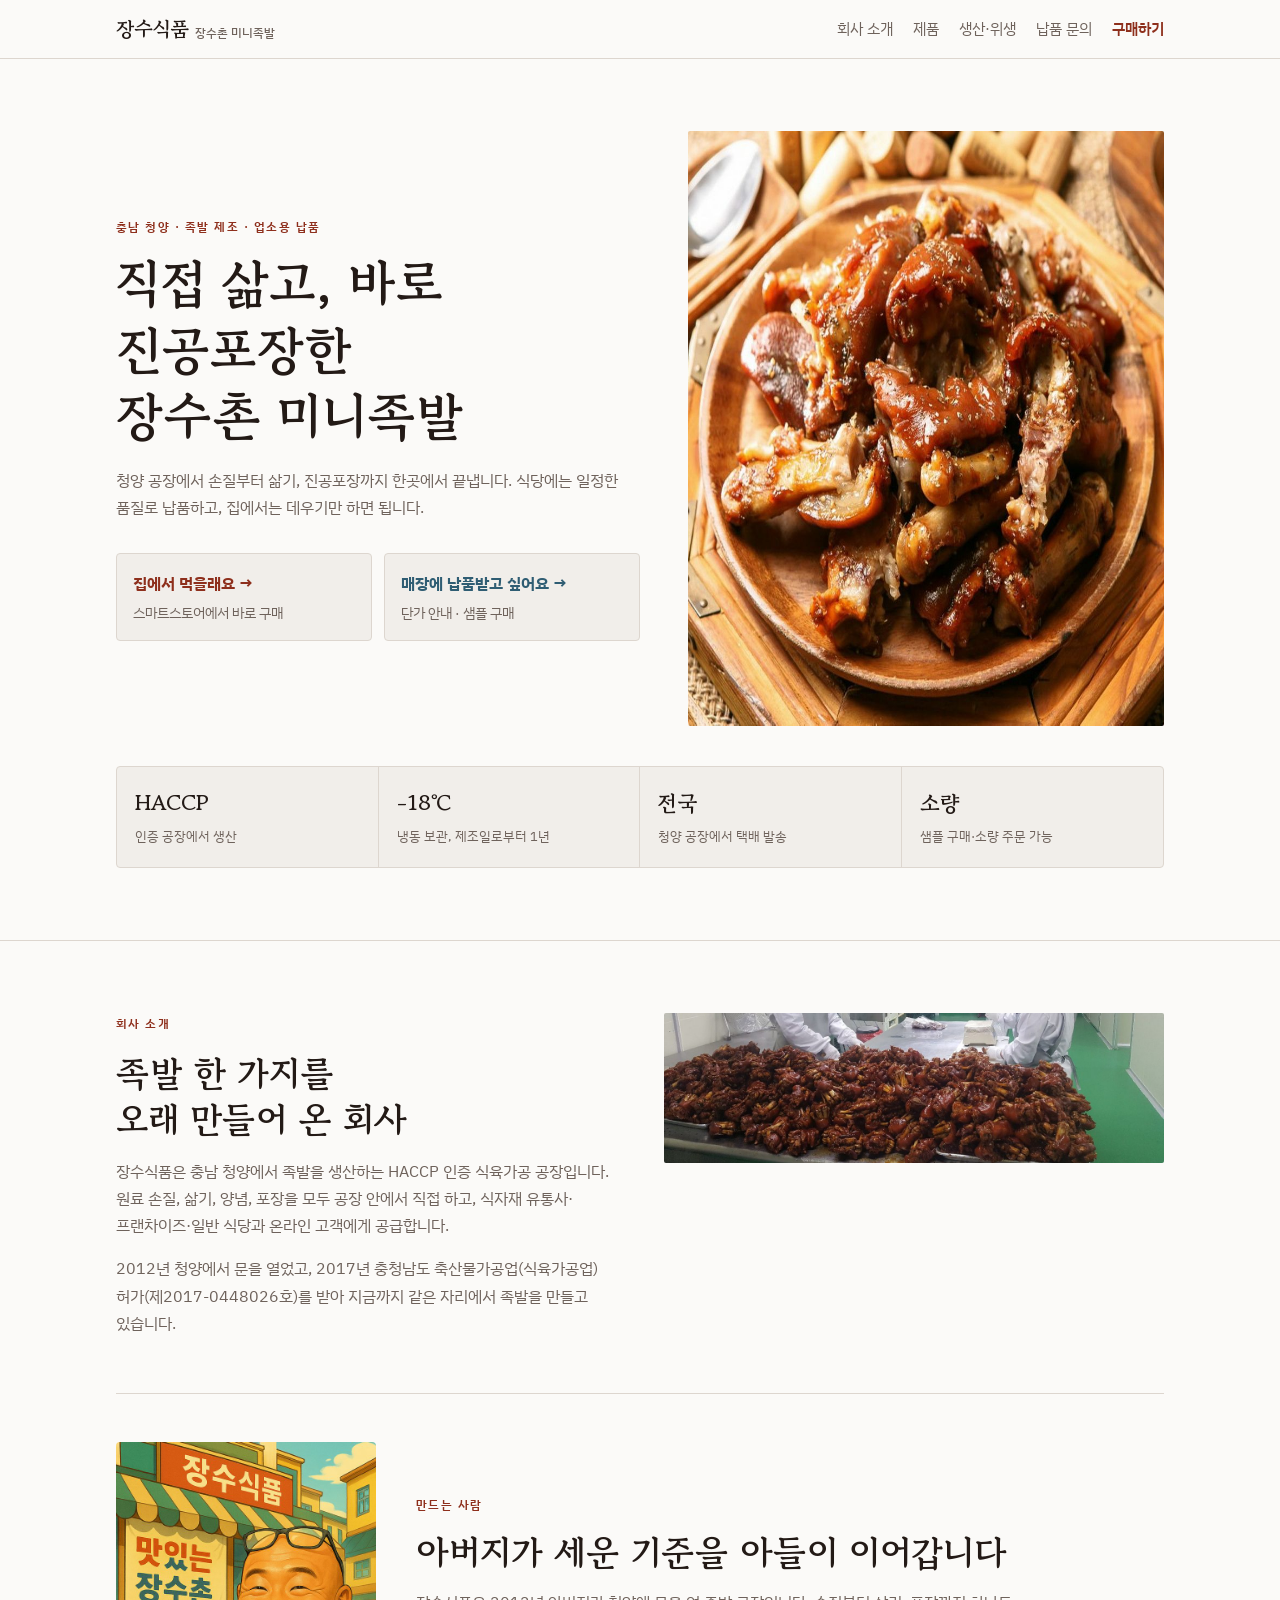
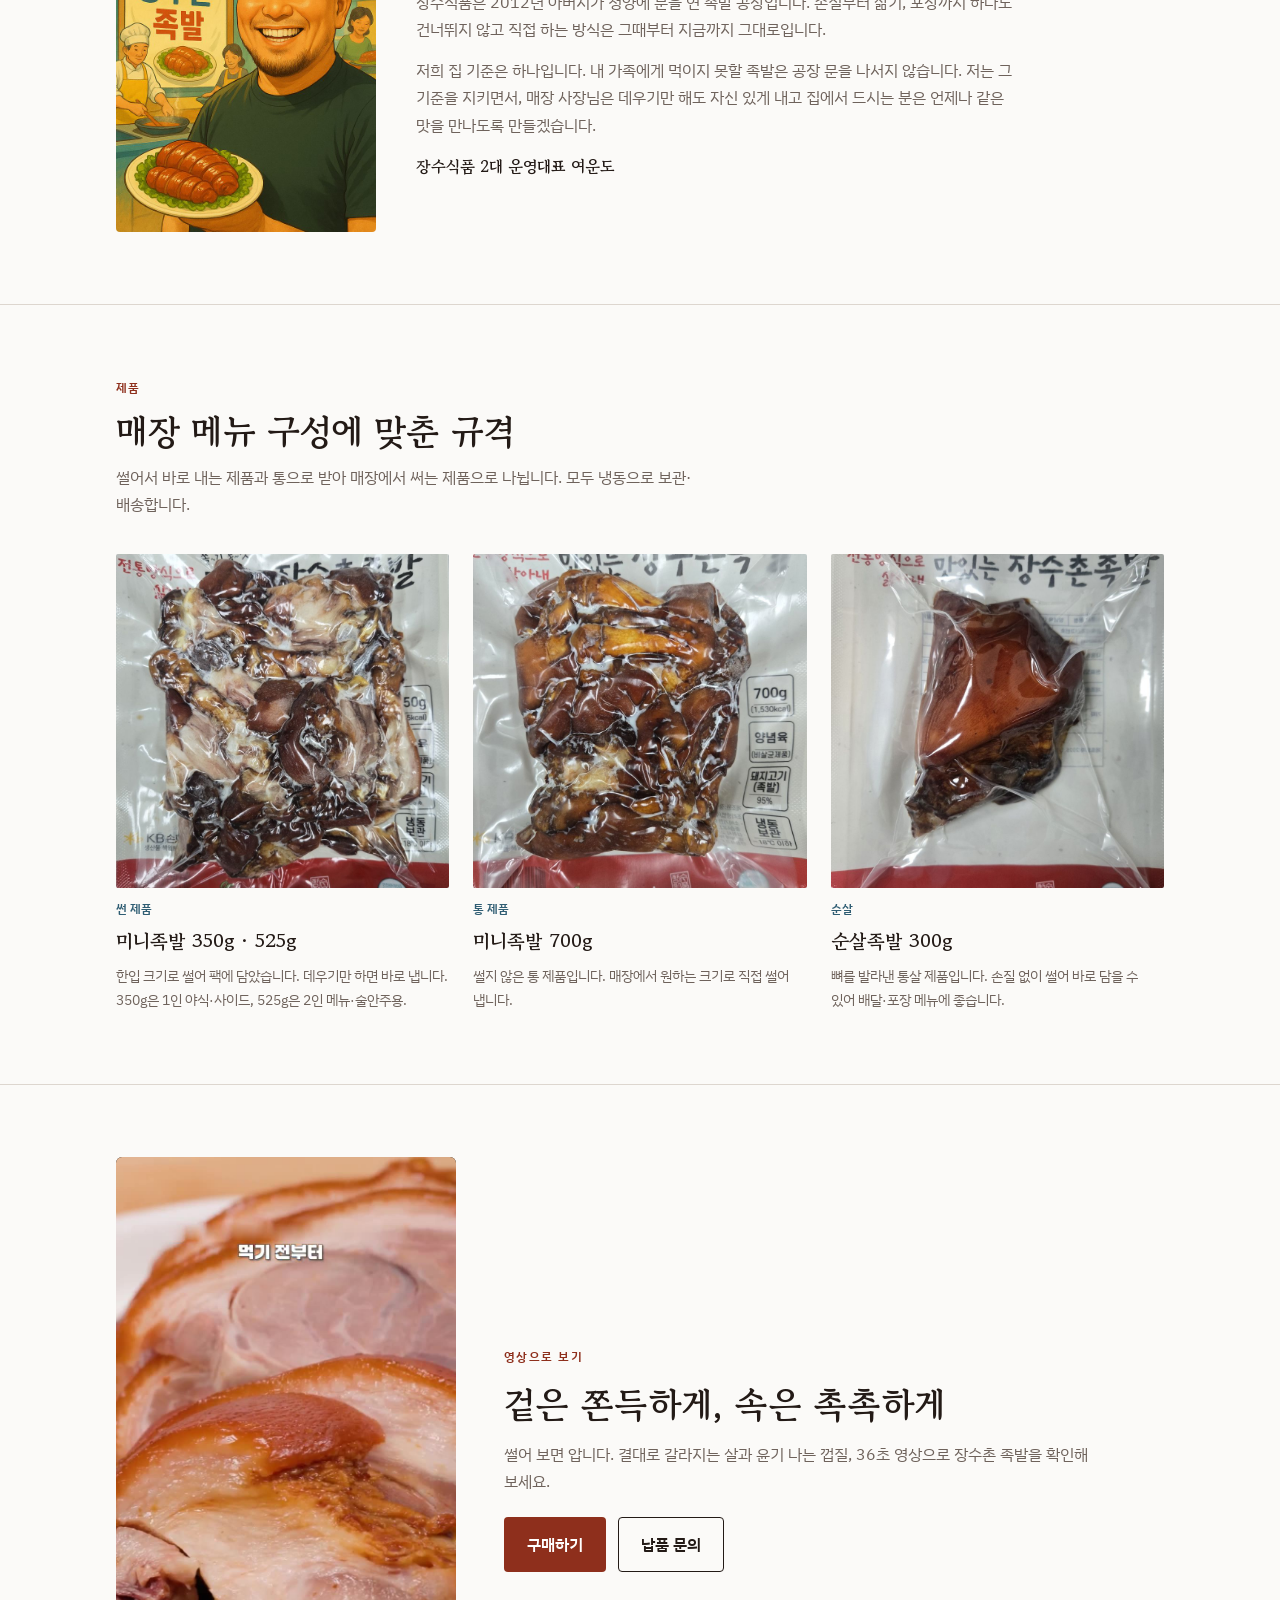
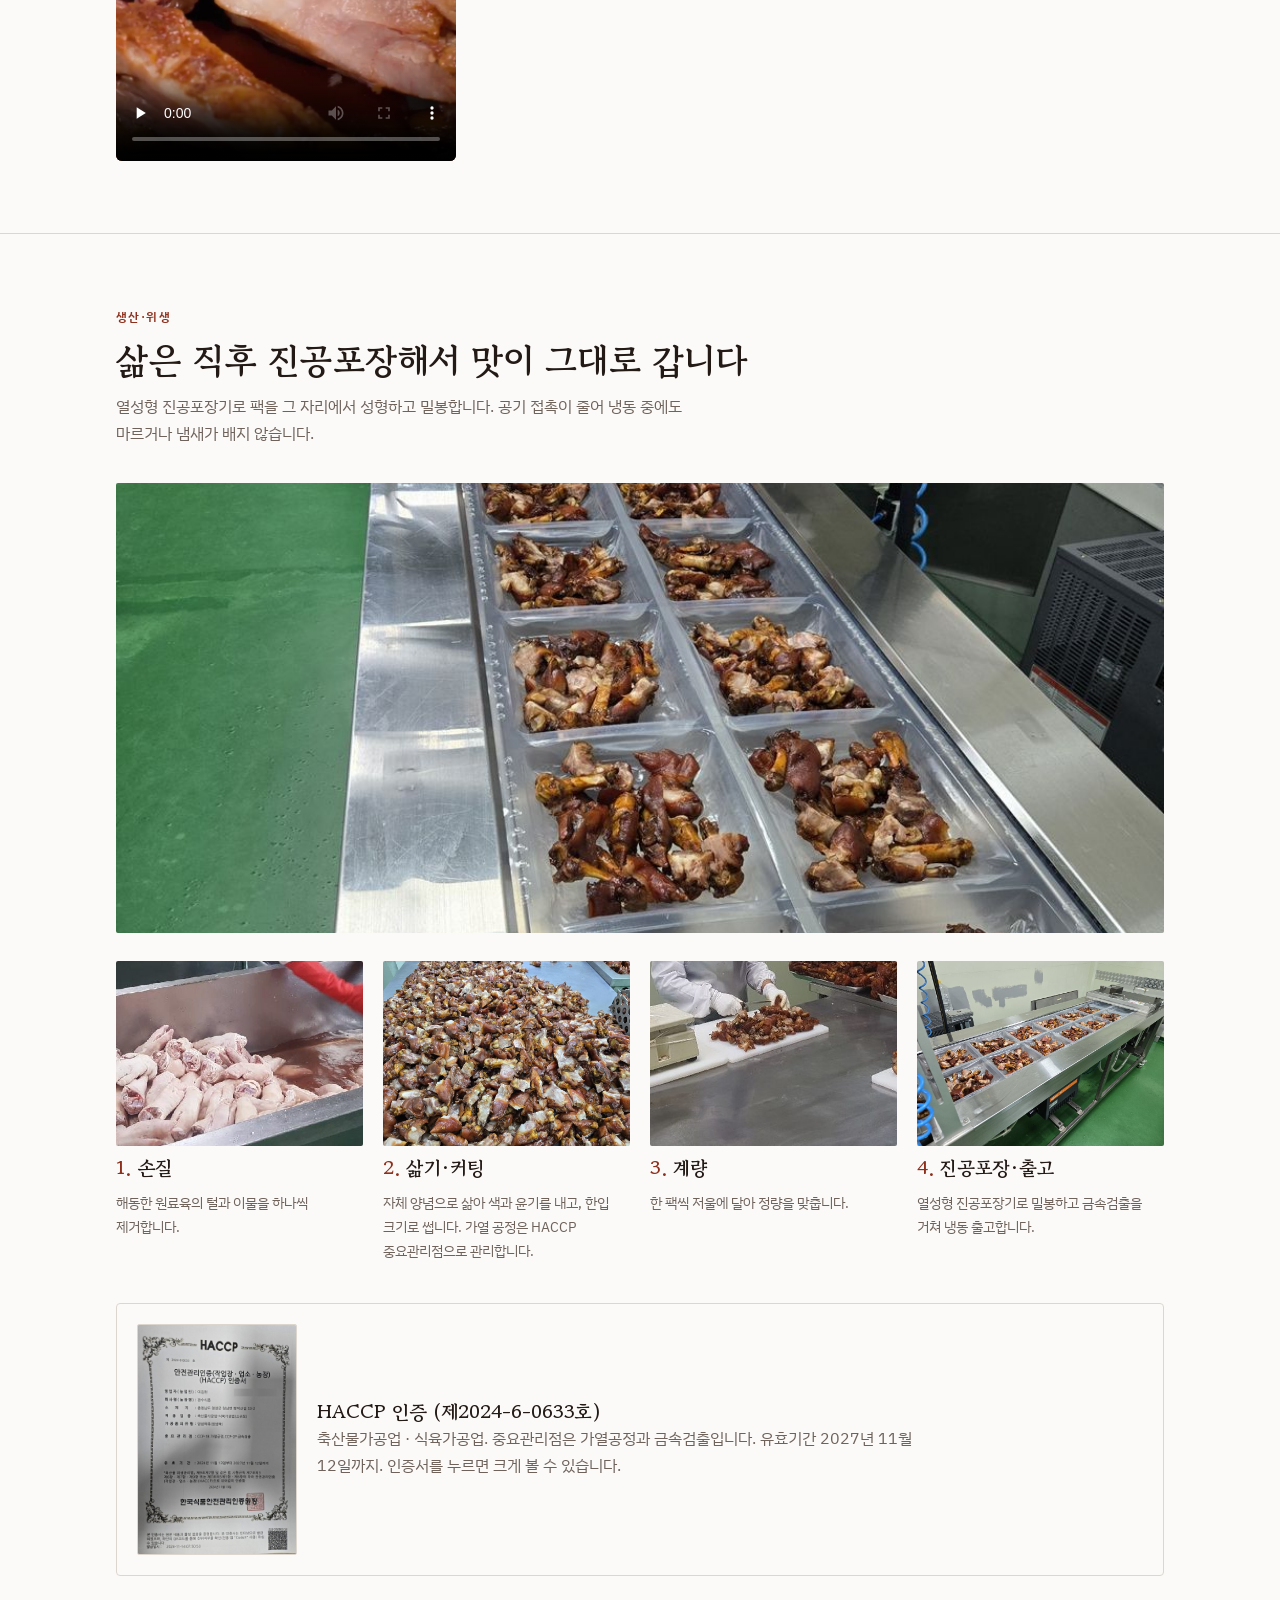
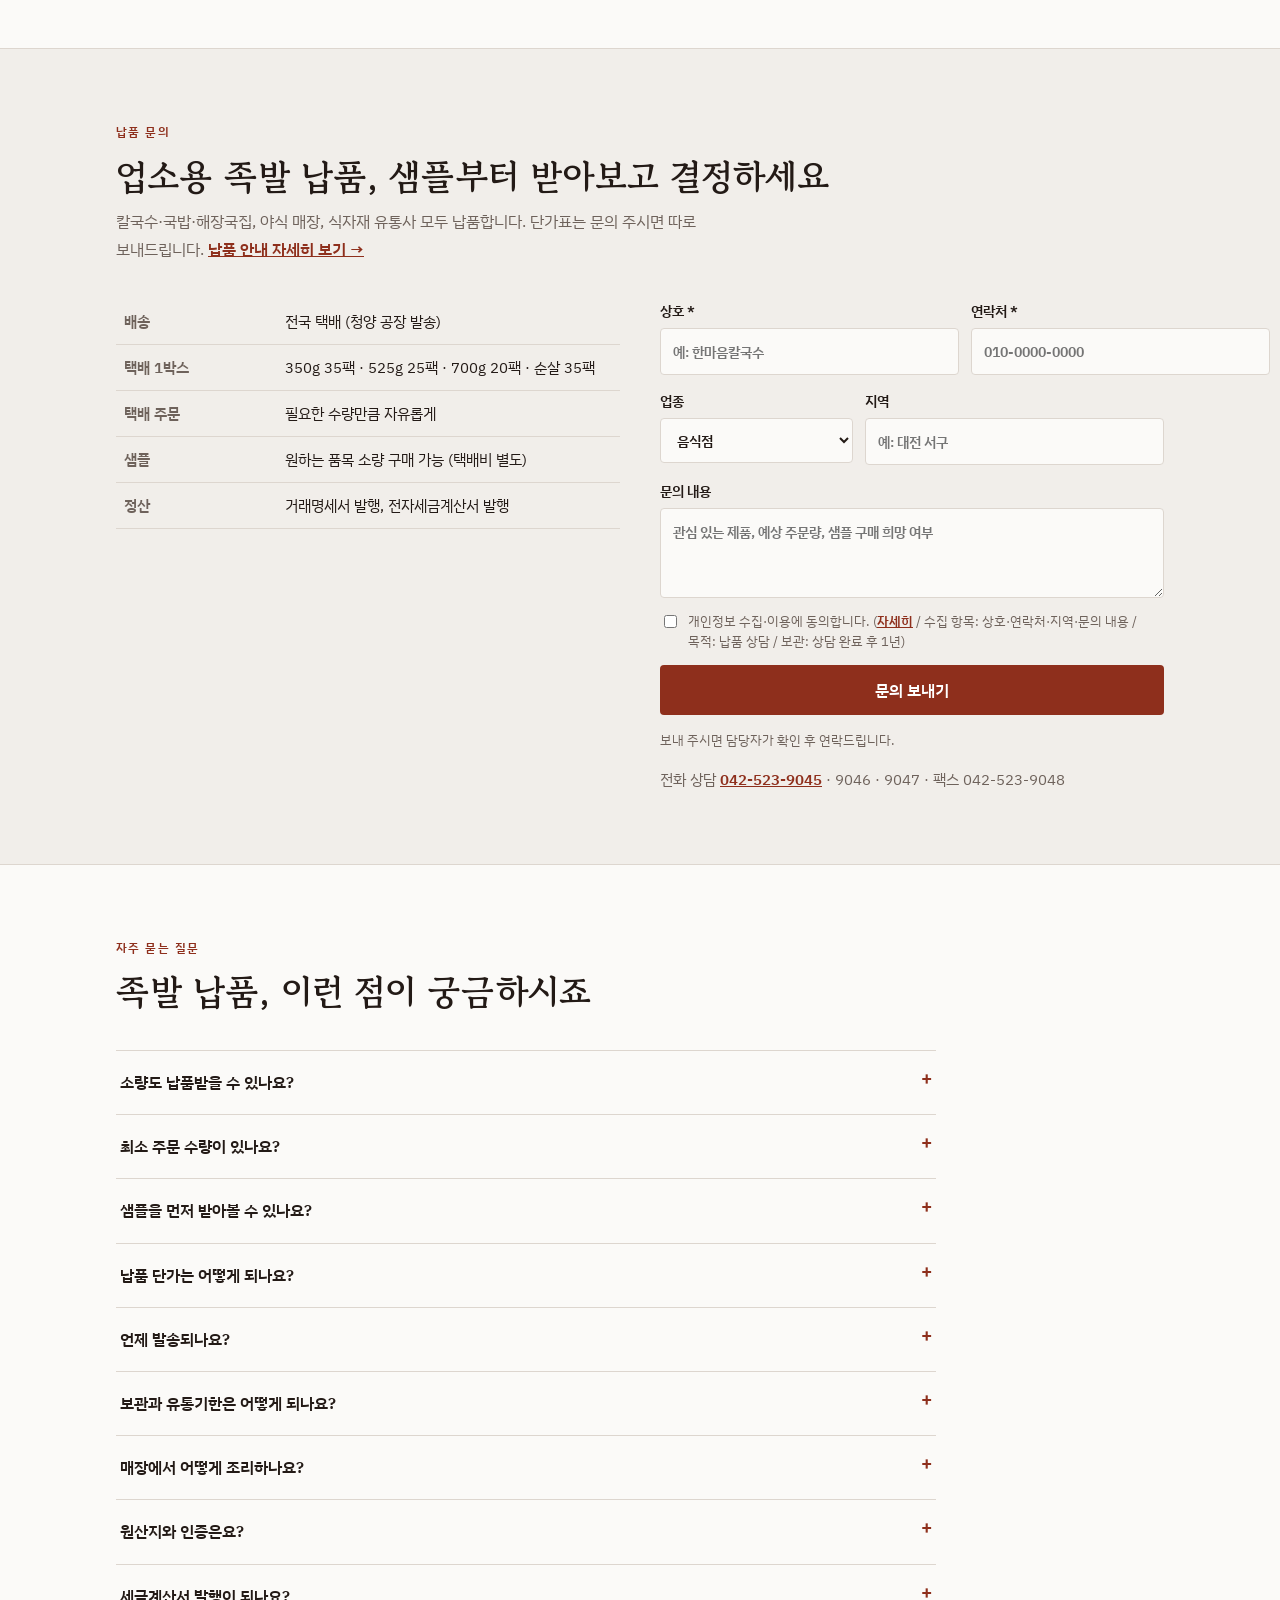
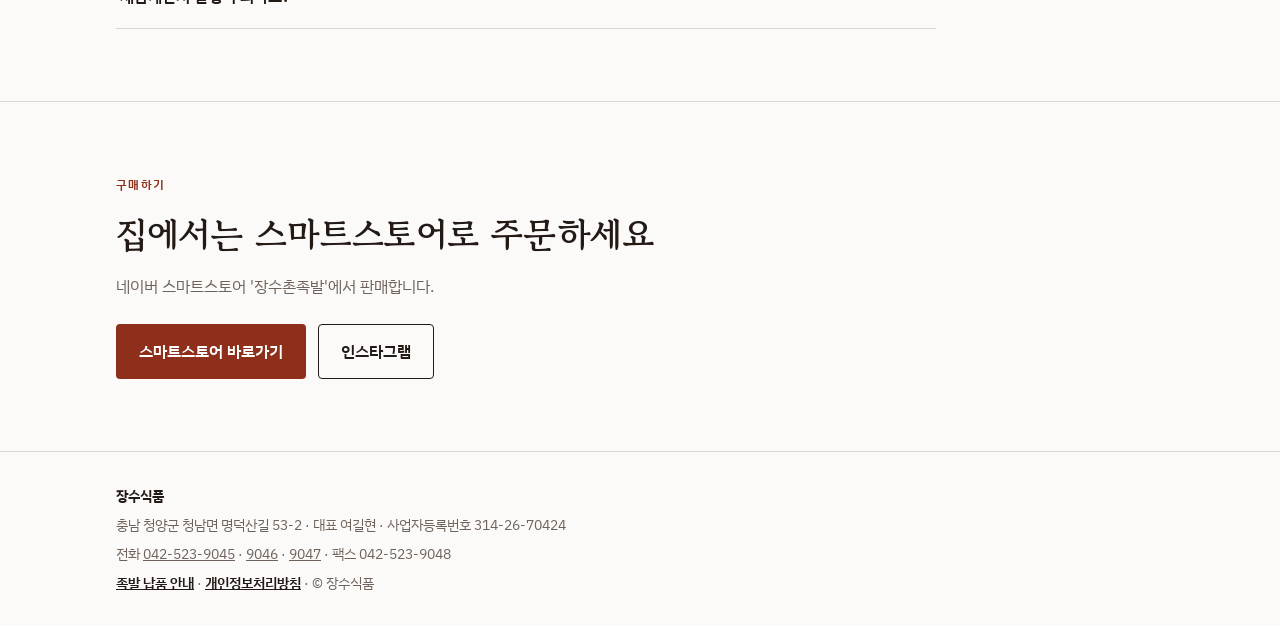
==== commit c4165d4d: "자주 묻는 질문에 발송 시간 안내 추가 Co-Authored-By: Claude Opus 5.5 <noreply@anthropic.com> Claude-Session: https:" ====
--- a/index.html
+++ b/index.html
@@ -18,7 +18,7 @@
 <link rel="preconnect" href="https://fonts.googleapis.com">
 <link rel="stylesheet" href="https://fonts.googleapis.com/css2?family=Gowun+Batang:wght@400;700&family=IBM+Plex+Sans+KR:wght@400;500;600&display=swap">
 <link rel="stylesheet" href="style.css?v=3">
-<script type="application/ld+json">{"@context": "https://schema.org", "@type": "FAQPage", "mainEntity": [{"@type": "Question", "name": "소량도 납품받을 수 있나요?", "acceptedAnswer": {"@type": "Answer", "text": "네. 택배 주문은 필요한 수량만큼 자유롭게 주문하실 수 있습니다. 택배비는 박스당 5,500원(부가세 포함)이며, 박스에 들어가는 수량은 350g 35팩, 525g 25팩, 700g 20팩, 순살 35팩입니다."}}, {"@type": "Question", "name": "최소 주문 수량이 있나요?", "acceptedAnswer": {"@type": "Answer", "text": "최소 수량 없이 필요한 만큼 주문하실 수 있습니다. 모든 주문은 청양 공장에서 택배로 발송합니다."}}, {"@type": "Question", "name": "샘플을 먼저 받아볼 수 있나요?", "acceptedAnswer": {"@type": "Answer", "text": "네. 원하는 품목을 소량으로 구매해 먼저 맛보실 수 있습니다(택배비 별도). 문의 양식이나 전화(042-523-9045)로 품목과 주소를 알려주세요."}}, {"@type": "Question", "name": "납품 단가는 어떻게 되나요?", "acceptedAnswer": {"@type": "Answer", "text": "품목별로 다릅니다. 문의 주시면 단가표를 따로 보내드립니다."}}, {"@type": "Question", "name": "보관과 유통기한은 어떻게 되나요?", "acceptedAnswer": {"@type": "Answer", "text": "영하 18℃ 이하 냉동 보관 제품이며, 제조일로부터 1년입니다. 진공포장이라 냉동 중에도 마르거나 냄새가 배지 않습니다."}}, {"@type": "Question", "name": "매장에서 어떻게 조리하나요?", "acceptedAnswer": {"@type": "Answer", "text": "이미 삶아 양념한 제품이라 해동 후 데우기만 하면 됩니다. 썬 제품(350g·525g)은 바로 담아내고, 통 제품(700g)은 매장에서 원하는 크기로 썰어 냅니다."}}, {"@type": "Question", "name": "원산지와 인증은요?", "acceptedAnswer": {"@type": "Answer", "text": "원료육은 수입산이며 원산지는 포장에 표시됩니다. 충남 청양 공장은 HACCP 인증(제2024-6-0633호)을 받았고, 가열 공정과 금속 검출을 중요관리점으로 관리합니다."}}, {"@type": "Question", "name": "세금계산서 발행이 되나요?", "acceptedAnswer": {"@type": "Answer", "text": "네. 거래명세서와 전자세금계산서를 발행합니다."}}]}</script>
+<script type="application/ld+json">{"@context": "https://schema.org", "@type": "FAQPage", "mainEntity": [{"@type": "Question", "name": "소량도 납품받을 수 있나요?", "acceptedAnswer": {"@type": "Answer", "text": "네. 택배 주문은 필요한 수량만큼 자유롭게 주문하실 수 있습니다. 택배비는 박스당 5,500원(부가세 포함)이며, 박스에 들어가는 수량은 350g 35팩, 525g 25팩, 700g 20팩, 순살 35팩입니다."}}, {"@type": "Question", "name": "최소 주문 수량이 있나요?", "acceptedAnswer": {"@type": "Answer", "text": "최소 수량 없이 필요한 만큼 주문하실 수 있습니다. 모든 주문은 청양 공장에서 택배로 발송합니다."}}, {"@type": "Question", "name": "샘플을 먼저 받아볼 수 있나요?", "acceptedAnswer": {"@type": "Answer", "text": "네. 원하는 품목을 소량으로 구매해 먼저 맛보실 수 있습니다(택배비 별도). 문의 양식이나 전화(042-523-9045)로 품목과 주소를 알려주세요."}}, {"@type": "Question", "name": "납품 단가는 어떻게 되나요?", "acceptedAnswer": {"@type": "Answer", "text": "품목별로 다릅니다. 문의 주시면 단가표를 따로 보내드립니다."}}, {"@type": "Question", "name": "언제 발송되나요?", "acceptedAnswer": {"@type": "Answer", "text": "월~금 오후 3시 전에 발주와 입금이 확인되면 당일 발송합니다. 그 이후 주문과 주말 주문은 다음 영업일에 발송합니다. 모든 주문은 청양 공장에서 택배로 나갑니다."}}, {"@type": "Question", "name": "보관과 유통기한은 어떻게 되나요?", "acceptedAnswer": {"@type": "Answer", "text": "영하 18℃ 이하 냉동 보관 제품이며, 제조일로부터 1년입니다. 진공포장이라 냉동 중에도 마르거나 냄새가 배지 않습니다."}}, {"@type": "Question", "name": "매장에서 어떻게 조리하나요?", "acceptedAnswer": {"@type": "Answer", "text": "이미 삶아 양념한 제품이라 해동 후 데우기만 하면 됩니다. 썬 제품(350g·525g)은 바로 담아내고, 통 제품(700g)은 매장에서 원하는 크기로 썰어 냅니다."}}, {"@type": "Question", "name": "원산지와 인증은요?", "acceptedAnswer": {"@type": "Answer", "text": "원료육은 수입산이며 원산지는 포장에 표시됩니다. 충남 청양 공장은 HACCP 인증(제2024-6-0633호)을 받았고, 가열 공정과 금속 검출을 중요관리점으로 관리합니다."}}, {"@type": "Question", "name": "세금계산서 발행이 되나요?", "acceptedAnswer": {"@type": "Answer", "text": "네. 거래명세서와 전자세금계산서를 발행합니다."}}]}</script>
 <script type="application/ld+json">{"@context": "https://schema.org", "@type": "LocalBusiness", "name": "장수식품", "alternateName": "장수촌 미니족발", "description": "충남 청양 HACCP 인증 족발 제조 공장. 업소용 미니족발 납품·도매, 온라인 판매.", "url": "https://www.xn--9p4b4nm2jd6p.com/", "logo": "https://www.xn--9p4b4nm2jd6p.com/favicon.svg", "image": "https://www.xn--9p4b4nm2jd6p.com/img/og.jpg", "telephone": "+82-42-523-9045", "faxNumber": "+82-42-523-9048", "email": "durlfgus4@naver.com", "foundingDate": "2012", "address": {"@type": "PostalAddress", "streetAddress": "청남면 명덕산길 53-2", "addressLocality": "청양군", "addressRegion": "충청남도", "addressCountry": "KR"}, "areaServed": "KR", "sameAs": ["https://www.instagram.com/jangsu_minijokbal/", "https://smartstore.naver.com/jsangsoofood"]}</script>
 
 
@@ -155,7 +155,7 @@
 
 <section id="faq"><div class="wrap">
   <div class="sec-head"><p class="eyebrow">자주 묻는 질문</p><h2>족발 납품, 이런 점이 궁금하시죠</h2></div>
-  <div class="faq"><details><summary>소량도 납품받을 수 있나요?</summary><p>네. 택배 주문은 필요한 수량만큼 자유롭게 주문하실 수 있습니다. 택배비는 박스당 5,500원(부가세 포함)이며, 박스에 들어가는 수량은 350g 35팩, 525g 25팩, 700g 20팩, 순살 35팩입니다.</p></details><details><summary>최소 주문 수량이 있나요?</summary><p>최소 수량 없이 필요한 만큼 주문하실 수 있습니다. 모든 주문은 청양 공장에서 택배로 발송합니다.</p></details><details><summary>샘플을 먼저 받아볼 수 있나요?</summary><p>네. 원하는 품목을 소량으로 구매해 먼저 맛보실 수 있습니다(택배비 별도). 문의 양식이나 전화(042-523-9045)로 품목과 주소를 알려주세요.</p></details><details><summary>납품 단가는 어떻게 되나요?</summary><p>품목별로 다릅니다. 문의 주시면 단가표를 따로 보내드립니다.</p></details><details><summary>보관과 유통기한은 어떻게 되나요?</summary><p>영하 18℃ 이하 냉동 보관 제품이며, 제조일로부터 1년입니다. 진공포장이라 냉동 중에도 마르거나 냄새가 배지 않습니다.</p></details><details><summary>매장에서 어떻게 조리하나요?</summary><p>이미 삶아 양념한 제품이라 해동 후 데우기만 하면 됩니다. 썬 제품(350g·525g)은 바로 담아내고, 통 제품(700g)은 매장에서 원하는 크기로 썰어 냅니다.</p></details><details><summary>원산지와 인증은요?</summary><p>원료육은 수입산이며 원산지는 포장에 표시됩니다. 충남 청양 공장은 HACCP 인증(제2024-6-0633호)을 받았고, 가열 공정과 금속 검출을 중요관리점으로 관리합니다.</p></details><details><summary>세금계산서 발행이 되나요?</summary><p>네. 거래명세서와 전자세금계산서를 발행합니다.</p></details></div>
+  <div class="faq"><details><summary>소량도 납품받을 수 있나요?</summary><p>네. 택배 주문은 필요한 수량만큼 자유롭게 주문하실 수 있습니다. 택배비는 박스당 5,500원(부가세 포함)이며, 박스에 들어가는 수량은 350g 35팩, 525g 25팩, 700g 20팩, 순살 35팩입니다.</p></details><details><summary>최소 주문 수량이 있나요?</summary><p>최소 수량 없이 필요한 만큼 주문하실 수 있습니다. 모든 주문은 청양 공장에서 택배로 발송합니다.</p></details><details><summary>샘플을 먼저 받아볼 수 있나요?</summary><p>네. 원하는 품목을 소량으로 구매해 먼저 맛보실 수 있습니다(택배비 별도). 문의 양식이나 전화(042-523-9045)로 품목과 주소를 알려주세요.</p></details><details><summary>납품 단가는 어떻게 되나요?</summary><p>품목별로 다릅니다. 문의 주시면 단가표를 따로 보내드립니다.</p></details><details><summary>언제 발송되나요?</summary><p>월~금 오후 3시 전에 발주와 입금이 확인되면 당일 발송합니다. 그 이후 주문과 주말 주문은 다음 영업일에 발송합니다. 모든 주문은 청양 공장에서 택배로 나갑니다.</p></details><details><summary>보관과 유통기한은 어떻게 되나요?</summary><p>영하 18℃ 이하 냉동 보관 제품이며, 제조일로부터 1년입니다. 진공포장이라 냉동 중에도 마르거나 냄새가 배지 않습니다.</p></details><details><summary>매장에서 어떻게 조리하나요?</summary><p>이미 삶아 양념한 제품이라 해동 후 데우기만 하면 됩니다. 썬 제품(350g·525g)은 바로 담아내고, 통 제품(700g)은 매장에서 원하는 크기로 썰어 냅니다.</p></details><details><summary>원산지와 인증은요?</summary><p>원료육은 수입산이며 원산지는 포장에 표시됩니다. 충남 청양 공장은 HACCP 인증(제2024-6-0633호)을 받았고, 가열 공정과 금속 검출을 중요관리점으로 관리합니다.</p></details><details><summary>세금계산서 발행이 되나요?</summary><p>네. 거래명세서와 전자세금계산서를 발행합니다.</p></details></div>
 </div></section>
 
 <section class="buy" id="buy"><div class="wrap">
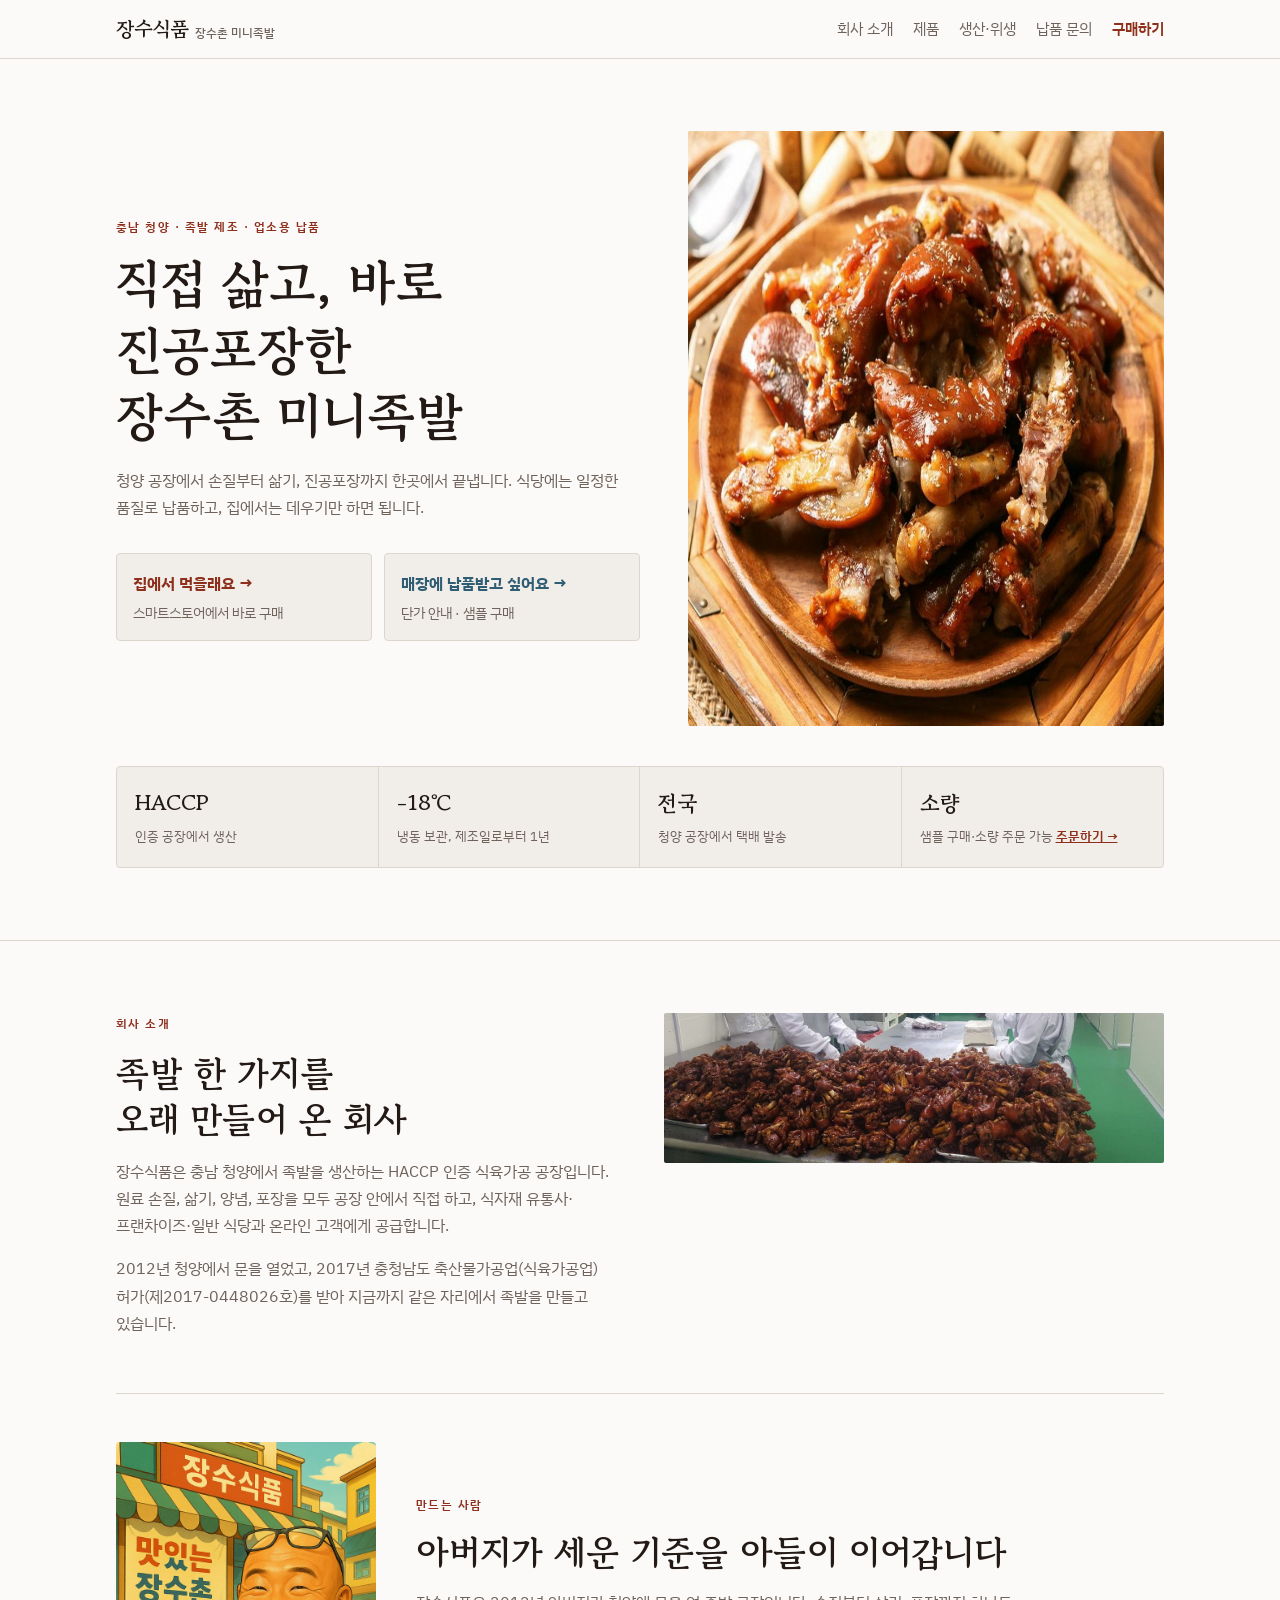
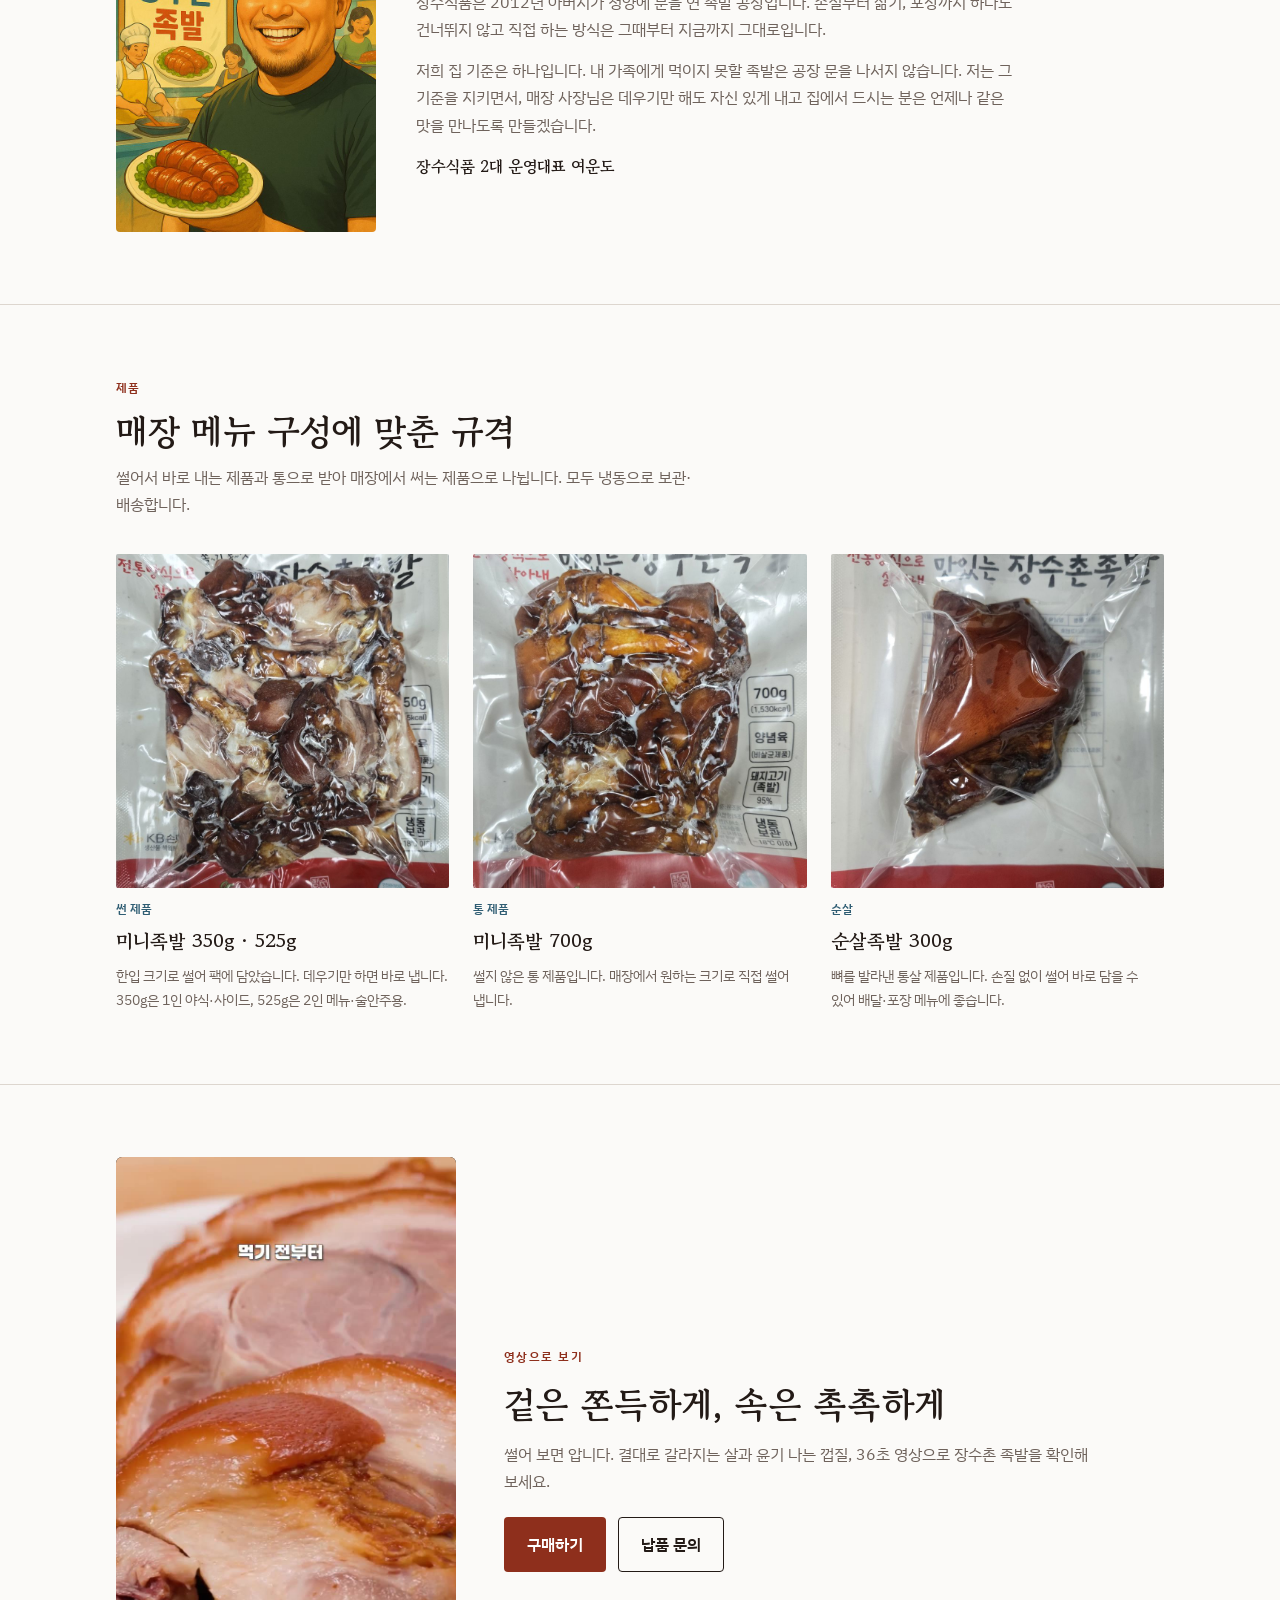
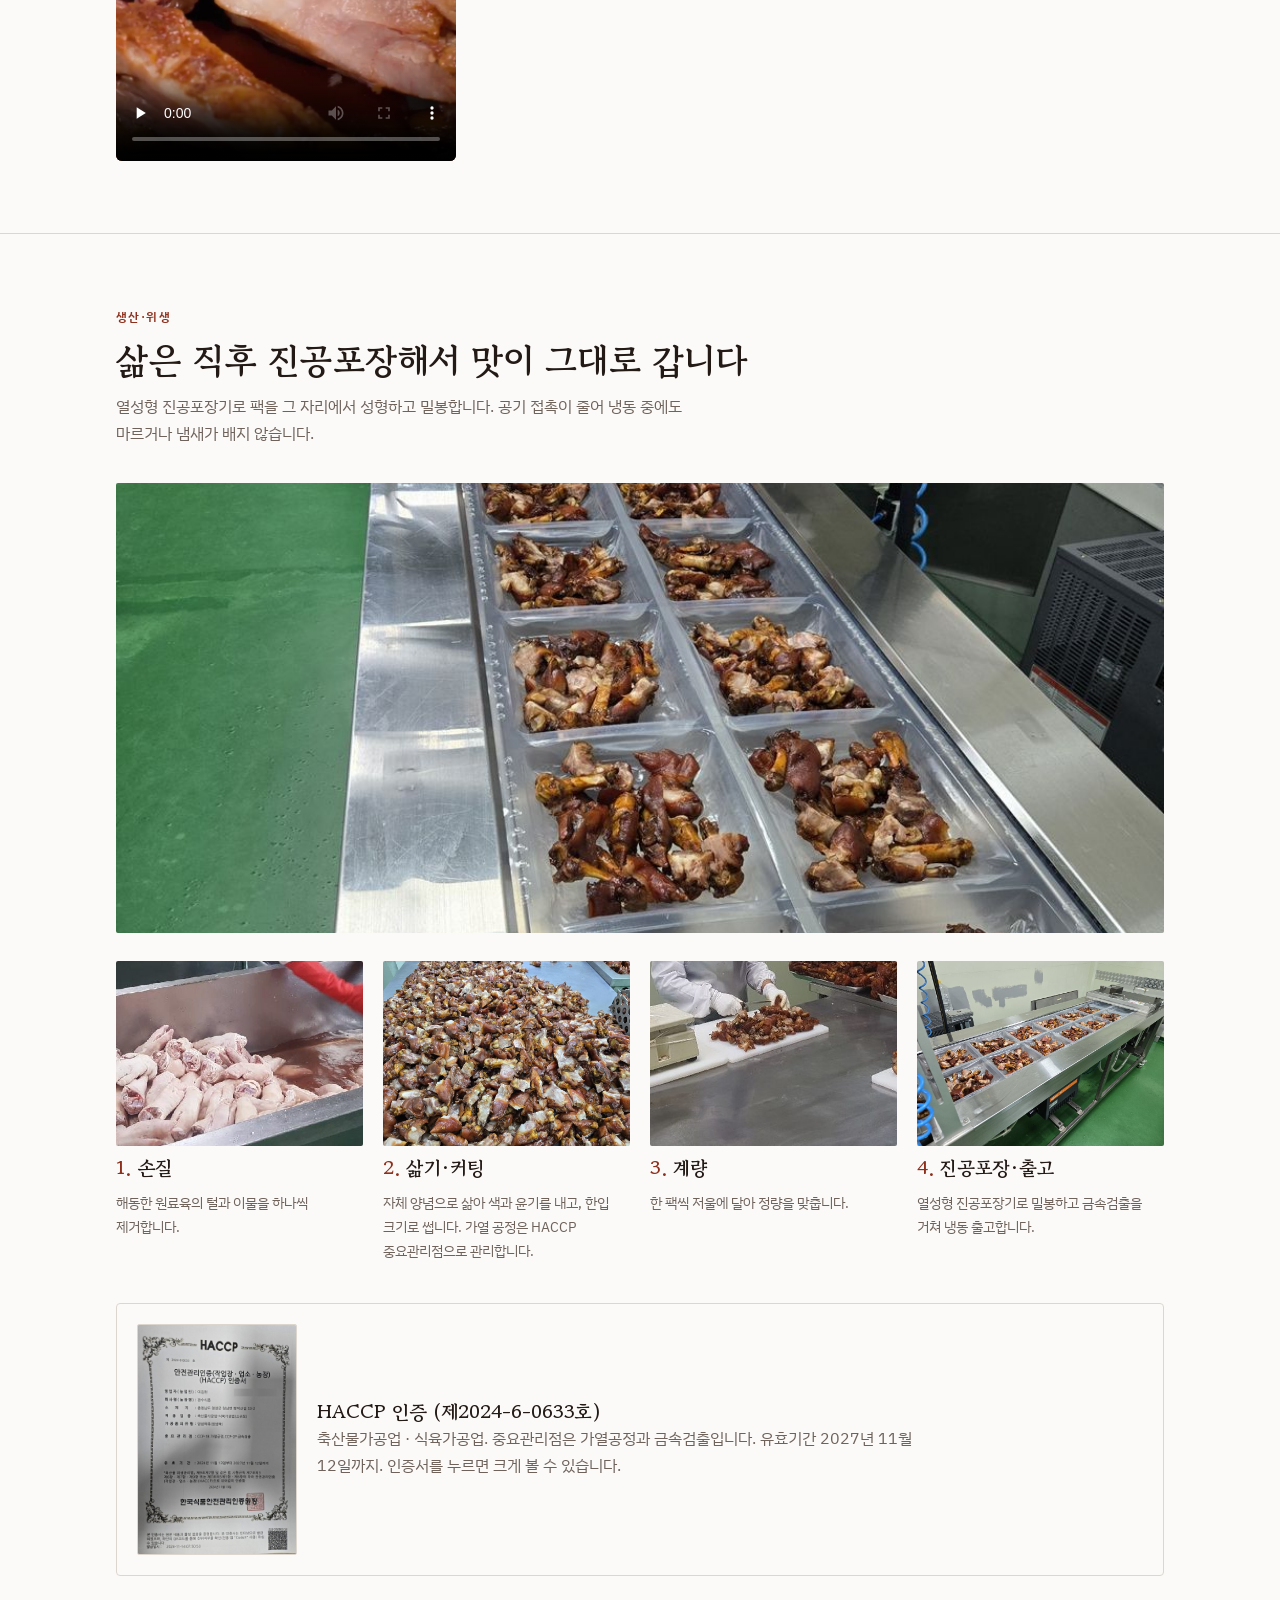
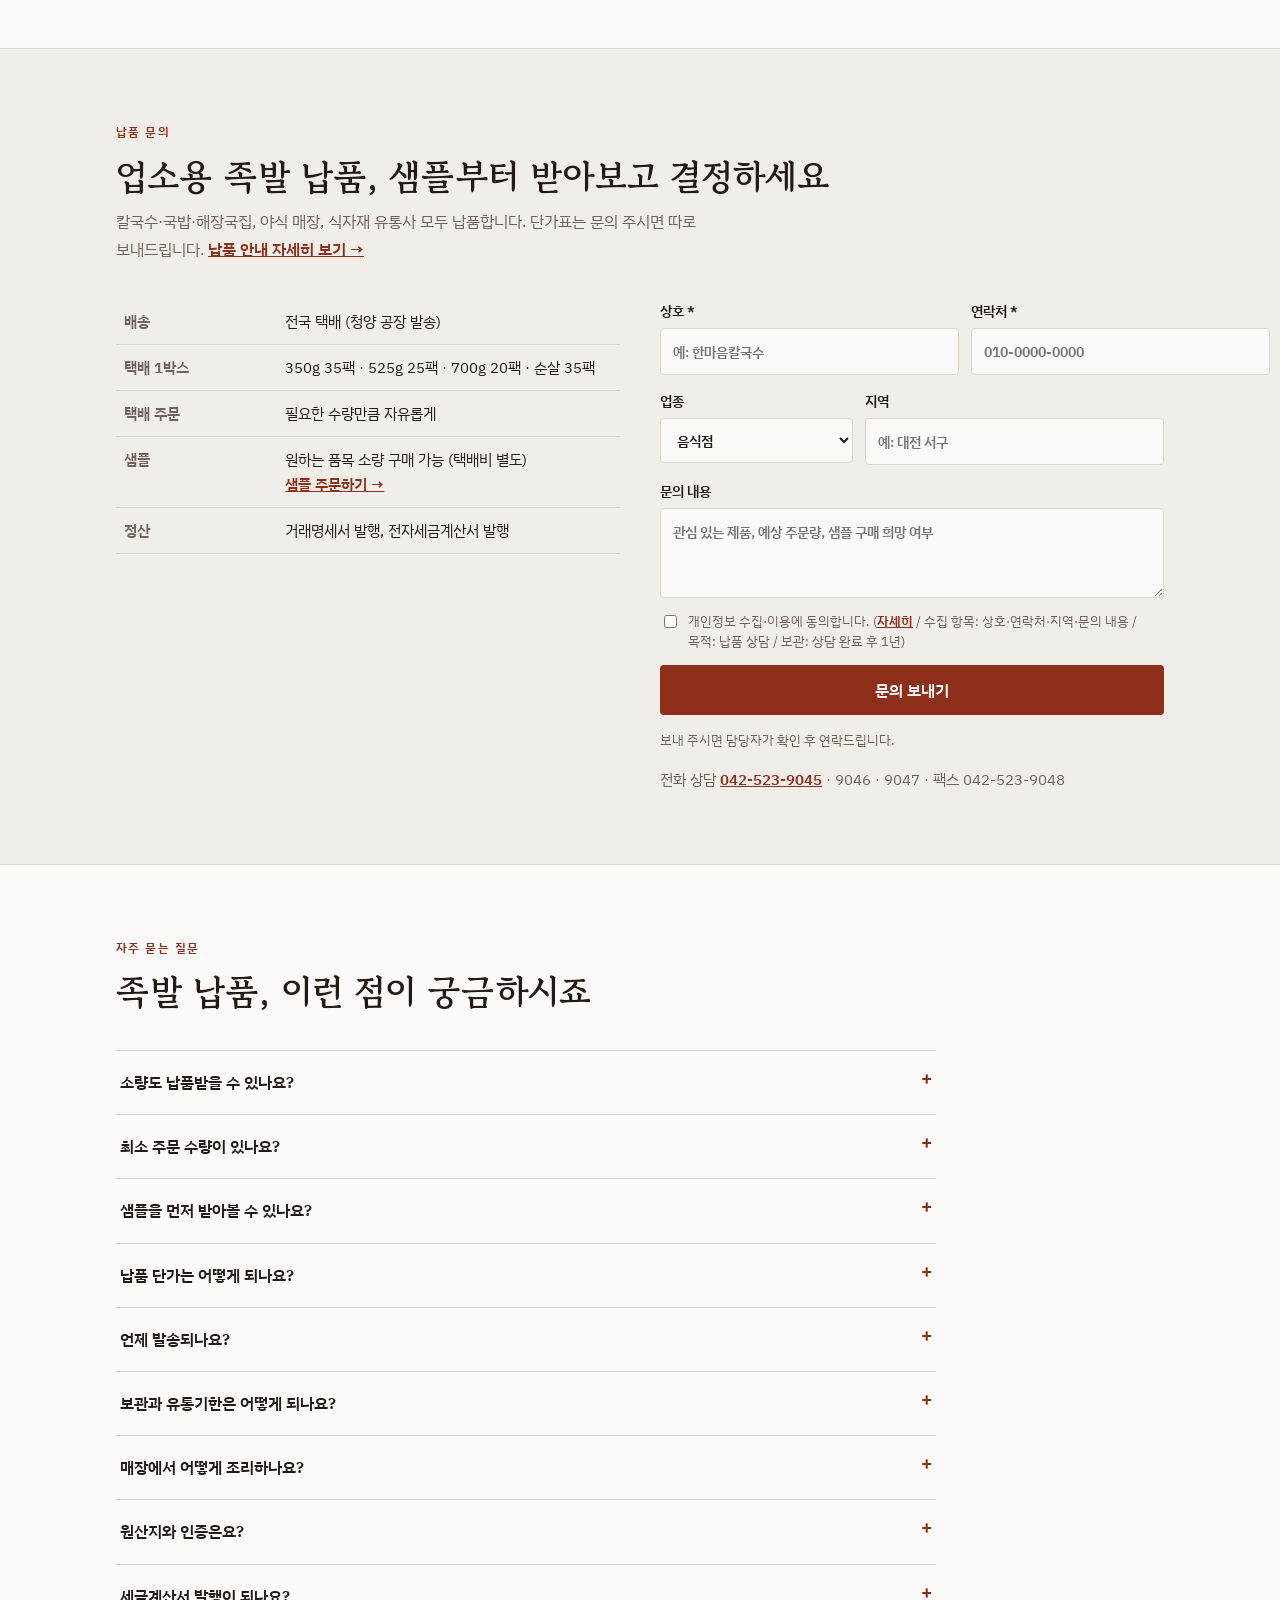
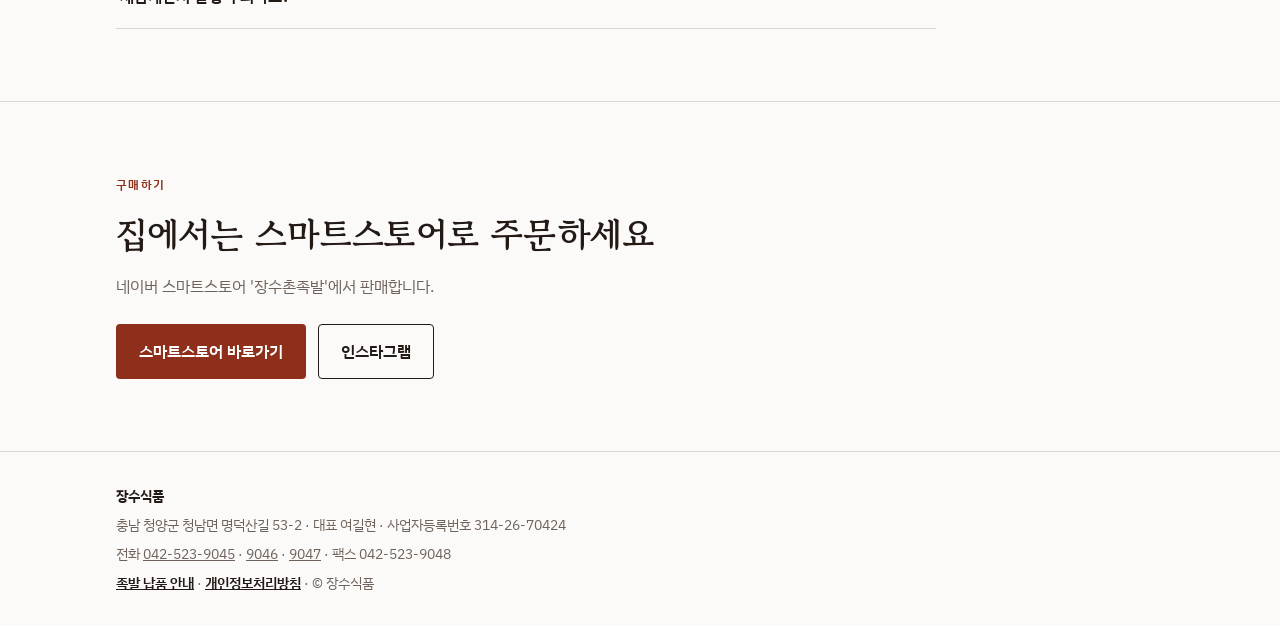
==== commit 9ec69abb: "샘플 문구에 주문 페이지 바로가기 연결 Co-Authored-By: Claude Opus 5.5 <noreply@anthropic.com> Claude-Session: https:" ====
--- a/index.html
+++ b/index.html
@@ -17,8 +17,8 @@
 <meta name="description" content="충남 청양 HACCP 인증 족발 공장 장수식품. 업소용 미니족발·족발 납품과 도매, 전국 택배 발송. 소량 샘플 구매 가능.">
 <link rel="preconnect" href="https://fonts.googleapis.com">
 <link rel="stylesheet" href="https://fonts.googleapis.com/css2?family=Gowun+Batang:wght@400;700&family=IBM+Plex+Sans+KR:wght@400;500;600&display=swap">
-<link rel="stylesheet" href="style.css?v=3">
-<script type="application/ld+json">{"@context": "https://schema.org", "@type": "FAQPage", "mainEntity": [{"@type": "Question", "name": "소량도 납품받을 수 있나요?", "acceptedAnswer": {"@type": "Answer", "text": "네. 택배 주문은 필요한 수량만큼 자유롭게 주문하실 수 있습니다. 택배비는 박스당 5,500원(부가세 포함)이며, 박스에 들어가는 수량은 350g 35팩, 525g 25팩, 700g 20팩, 순살 35팩입니다."}}, {"@type": "Question", "name": "최소 주문 수량이 있나요?", "acceptedAnswer": {"@type": "Answer", "text": "최소 수량 없이 필요한 만큼 주문하실 수 있습니다. 모든 주문은 청양 공장에서 택배로 발송합니다."}}, {"@type": "Question", "name": "샘플을 먼저 받아볼 수 있나요?", "acceptedAnswer": {"@type": "Answer", "text": "네. 원하는 품목을 소량으로 구매해 먼저 맛보실 수 있습니다(택배비 별도). 문의 양식이나 전화(042-523-9045)로 품목과 주소를 알려주세요."}}, {"@type": "Question", "name": "납품 단가는 어떻게 되나요?", "acceptedAnswer": {"@type": "Answer", "text": "품목별로 다릅니다. 문의 주시면 단가표를 따로 보내드립니다."}}, {"@type": "Question", "name": "언제 발송되나요?", "acceptedAnswer": {"@type": "Answer", "text": "월~금 오후 3시 전에 발주와 입금이 확인되면 당일 발송합니다. 그 이후 주문과 주말 주문은 다음 영업일에 발송합니다. 모든 주문은 청양 공장에서 택배로 나갑니다."}}, {"@type": "Question", "name": "보관과 유통기한은 어떻게 되나요?", "acceptedAnswer": {"@type": "Answer", "text": "영하 18℃ 이하 냉동 보관 제품이며, 제조일로부터 1년입니다. 진공포장이라 냉동 중에도 마르거나 냄새가 배지 않습니다."}}, {"@type": "Question", "name": "매장에서 어떻게 조리하나요?", "acceptedAnswer": {"@type": "Answer", "text": "이미 삶아 양념한 제품이라 해동 후 데우기만 하면 됩니다. 썬 제품(350g·525g)은 바로 담아내고, 통 제품(700g)은 매장에서 원하는 크기로 썰어 냅니다."}}, {"@type": "Question", "name": "원산지와 인증은요?", "acceptedAnswer": {"@type": "Answer", "text": "원료육은 수입산이며 원산지는 포장에 표시됩니다. 충남 청양 공장은 HACCP 인증(제2024-6-0633호)을 받았고, 가열 공정과 금속 검출을 중요관리점으로 관리합니다."}}, {"@type": "Question", "name": "세금계산서 발행이 되나요?", "acceptedAnswer": {"@type": "Answer", "text": "네. 거래명세서와 전자세금계산서를 발행합니다."}}]}</script>
+<link rel="stylesheet" href="style.css?v=4">
+<script type="application/ld+json">{"@context": "https://schema.org", "@type": "FAQPage", "mainEntity": [{"@type": "Question", "name": "소량도 납품받을 수 있나요?", "acceptedAnswer": {"@type": "Answer", "text": "네. 택배 주문은 필요한 수량만큼 자유롭게 주문하실 수 있습니다. 택배비는 박스당 5,500원(부가세 포함)이며, 박스에 들어가는 수량은 350g 35팩, 525g 25팩, 700g 20팩, 순살 35팩입니다."}}, {"@type": "Question", "name": "최소 주문 수량이 있나요?", "acceptedAnswer": {"@type": "Answer", "text": "최소 수량 없이 필요한 만큼 주문하실 수 있습니다. 모든 주문은 청양 공장에서 택배로 발송합니다."}}, {"@type": "Question", "name": "샘플을 먼저 받아볼 수 있나요?", "acceptedAnswer": {"@type": "Answer", "text": "네. 원하는 품목을 1팩부터 소량으로 구매해 먼저 맛보실 수 있습니다(택배비 별도). 홈페이지 주문 페이지에서 바로 주문하시거나 전화(042-523-9045)로 알려주세요."}}, {"@type": "Question", "name": "납품 단가는 어떻게 되나요?", "acceptedAnswer": {"@type": "Answer", "text": "품목별로 다릅니다. 문의 주시면 단가표를 따로 보내드립니다."}}, {"@type": "Question", "name": "언제 발송되나요?", "acceptedAnswer": {"@type": "Answer", "text": "월~금 오후 3시 전에 발주와 입금이 확인되면 당일 발송합니다. 그 이후 주문과 주말 주문은 다음 영업일에 발송합니다. 모든 주문은 청양 공장에서 택배로 나갑니다."}}, {"@type": "Question", "name": "보관과 유통기한은 어떻게 되나요?", "acceptedAnswer": {"@type": "Answer", "text": "영하 18℃ 이하 냉동 보관 제품이며, 제조일로부터 1년입니다. 진공포장이라 냉동 중에도 마르거나 냄새가 배지 않습니다."}}, {"@type": "Question", "name": "매장에서 어떻게 조리하나요?", "acceptedAnswer": {"@type": "Answer", "text": "이미 삶아 양념한 제품이라 해동 후 데우기만 하면 됩니다. 썬 제품(350g·525g)은 바로 담아내고, 통 제품(700g)은 매장에서 원하는 크기로 썰어 냅니다."}}, {"@type": "Question", "name": "원산지와 인증은요?", "acceptedAnswer": {"@type": "Answer", "text": "원료육은 수입산이며 원산지는 포장에 표시됩니다. 충남 청양 공장은 HACCP 인증(제2024-6-0633호)을 받았고, 가열 공정과 금속 검출을 중요관리점으로 관리합니다."}}, {"@type": "Question", "name": "세금계산서 발행이 되나요?", "acceptedAnswer": {"@type": "Answer", "text": "네. 거래명세서와 전자세금계산서를 발행합니다."}}]}</script>
 <script type="application/ld+json">{"@context": "https://schema.org", "@type": "LocalBusiness", "name": "장수식품", "alternateName": "장수촌 미니족발", "description": "충남 청양 HACCP 인증 족발 제조 공장. 업소용 미니족발 납품·도매, 온라인 판매.", "url": "https://www.xn--9p4b4nm2jd6p.com/", "logo": "https://www.xn--9p4b4nm2jd6p.com/favicon.svg", "image": "https://www.xn--9p4b4nm2jd6p.com/img/og.jpg", "telephone": "+82-42-523-9045", "faxNumber": "+82-42-523-9048", "email": "durlfgus4@naver.com", "foundingDate": "2012", "address": {"@type": "PostalAddress", "streetAddress": "청남면 명덕산길 53-2", "addressLocality": "청양군", "addressRegion": "충청남도", "addressCountry": "KR"}, "areaServed": "KR", "sameAs": ["https://www.instagram.com/jangsu_minijokbal/", "https://smartstore.naver.com/jsangsoofood"]}</script>
 
 
@@ -52,7 +52,7 @@
   <div><b>HACCP</b><span>인증 공장에서 생산</span></div>
   <div><b>-18℃</b><span>냉동 보관, 제조일로부터 1년</span></div>
   <div><b>전국</b><span>청양 공장에서 택배 발송</span></div>
-  <div><b>소량</b><span>샘플 구매·소량 주문 가능</span></div>
+  <div><b>소량</b><span>샘플 구매·소량 주문 가능 <a href="order/">주문하기 →</a></span></div>
 </div></div>
 </section>
 
@@ -129,7 +129,7 @@
       <tr><th>배송</th><td>전국 택배 (청양 공장 발송)</td></tr>
       <tr><th>택배 1박스</th><td>350g 35팩 · 525g 25팩 · 700g 20팩 · 순살 35팩</td></tr>
       <tr><th>택배 주문</th><td>필요한 수량만큼 자유롭게</td></tr>
-      <tr><th>샘플</th><td>원하는 품목 소량 구매 가능 (택배비 별도)</td></tr>
+      <tr><th>샘플</th><td>원하는 품목 소량 구매 가능 (택배비 별도) <a href="order/">샘플 주문하기 →</a></td></tr>
       <tr><th>정산</th><td>거래명세서 발행, 전자세금계산서 발행</td></tr>
     </table></div>
     <div class="side">
@@ -155,7 +155,7 @@
 
 <section id="faq"><div class="wrap">
   <div class="sec-head"><p class="eyebrow">자주 묻는 질문</p><h2>족발 납품, 이런 점이 궁금하시죠</h2></div>
-  <div class="faq"><details><summary>소량도 납품받을 수 있나요?</summary><p>네. 택배 주문은 필요한 수량만큼 자유롭게 주문하실 수 있습니다. 택배비는 박스당 5,500원(부가세 포함)이며, 박스에 들어가는 수량은 350g 35팩, 525g 25팩, 700g 20팩, 순살 35팩입니다.</p></details><details><summary>최소 주문 수량이 있나요?</summary><p>최소 수량 없이 필요한 만큼 주문하실 수 있습니다. 모든 주문은 청양 공장에서 택배로 발송합니다.</p></details><details><summary>샘플을 먼저 받아볼 수 있나요?</summary><p>네. 원하는 품목을 소량으로 구매해 먼저 맛보실 수 있습니다(택배비 별도). 문의 양식이나 전화(042-523-9045)로 품목과 주소를 알려주세요.</p></details><details><summary>납품 단가는 어떻게 되나요?</summary><p>품목별로 다릅니다. 문의 주시면 단가표를 따로 보내드립니다.</p></details><details><summary>언제 발송되나요?</summary><p>월~금 오후 3시 전에 발주와 입금이 확인되면 당일 발송합니다. 그 이후 주문과 주말 주문은 다음 영업일에 발송합니다. 모든 주문은 청양 공장에서 택배로 나갑니다.</p></details><details><summary>보관과 유통기한은 어떻게 되나요?</summary><p>영하 18℃ 이하 냉동 보관 제품이며, 제조일로부터 1년입니다. 진공포장이라 냉동 중에도 마르거나 냄새가 배지 않습니다.</p></details><details><summary>매장에서 어떻게 조리하나요?</summary><p>이미 삶아 양념한 제품이라 해동 후 데우기만 하면 됩니다. 썬 제품(350g·525g)은 바로 담아내고, 통 제품(700g)은 매장에서 원하는 크기로 썰어 냅니다.</p></details><details><summary>원산지와 인증은요?</summary><p>원료육은 수입산이며 원산지는 포장에 표시됩니다. 충남 청양 공장은 HACCP 인증(제2024-6-0633호)을 받았고, 가열 공정과 금속 검출을 중요관리점으로 관리합니다.</p></details><details><summary>세금계산서 발행이 되나요?</summary><p>네. 거래명세서와 전자세금계산서를 발행합니다.</p></details></div>
+  <div class="faq"><details><summary>소량도 납품받을 수 있나요?</summary><p>네. 택배 주문은 필요한 수량만큼 자유롭게 주문하실 수 있습니다. 택배비는 박스당 5,500원(부가세 포함)이며, 박스에 들어가는 수량은 350g 35팩, 525g 25팩, 700g 20팩, 순살 35팩입니다.</p></details><details><summary>최소 주문 수량이 있나요?</summary><p>최소 수량 없이 필요한 만큼 주문하실 수 있습니다. 모든 주문은 청양 공장에서 택배로 발송합니다.</p></details><details><summary>샘플을 먼저 받아볼 수 있나요?</summary><p>네. 원하는 품목을 1팩부터 소량으로 구매해 먼저 맛보실 수 있습니다(택배비 별도). <a href="order/">주문 페이지</a>에서 바로 주문하시거나 전화(042-523-9045)로 알려주세요.</p></details><details><summary>납품 단가는 어떻게 되나요?</summary><p>품목별로 다릅니다. 문의 주시면 단가표를 따로 보내드립니다.</p></details><details><summary>언제 발송되나요?</summary><p>월~금 오후 3시 전에 발주와 입금이 확인되면 당일 발송합니다. 그 이후 주문과 주말 주문은 다음 영업일에 발송합니다. 모든 주문은 청양 공장에서 택배로 나갑니다.</p></details><details><summary>보관과 유통기한은 어떻게 되나요?</summary><p>영하 18℃ 이하 냉동 보관 제품이며, 제조일로부터 1년입니다. 진공포장이라 냉동 중에도 마르거나 냄새가 배지 않습니다.</p></details><details><summary>매장에서 어떻게 조리하나요?</summary><p>이미 삶아 양념한 제품이라 해동 후 데우기만 하면 됩니다. 썬 제품(350g·525g)은 바로 담아내고, 통 제품(700g)은 매장에서 원하는 크기로 썰어 냅니다.</p></details><details><summary>원산지와 인증은요?</summary><p>원료육은 수입산이며 원산지는 포장에 표시됩니다. 충남 청양 공장은 HACCP 인증(제2024-6-0633호)을 받았고, 가열 공정과 금속 검출을 중요관리점으로 관리합니다.</p></details><details><summary>세금계산서 발행이 되나요?</summary><p>네. 거래명세서와 전자세금계산서를 발행합니다.</p></details></div>
 </div></section>
 
 <section class="buy" id="buy"><div class="wrap">
@@ -188,6 +188,7 @@
     if(!document.getElementById('f-agree').checked){st.textContent='개인정보 수집·이용에 동의해 주세요.';st.className='err';return;}
     var d={};new FormData(f).forEach(function(v,k){d[k]=v});
     d._subject='[장수식품.com] 납품 문의 - '+d['상호'];d._template='table';
+    try{fetch('https://script.google.com/macros/s/AKfycbzo25wzi83oaF6UXzm_TexTdpLP_VlPSJRLDo7Fjcs-ZbAMqBfs6T6oIG3BU7u_aKZROg/exec',{method:'POST',mode:'no-cors',headers:{'Content-Type':'text/plain;charset=utf-8'},body:JSON.stringify(d)}).catch(function(){})}catch(x){}
     b.disabled=true;st.textContent='보내는 중입니다...';st.className='note';
     fetch('https://formsubmit.co/ajax/durlfgus4@naver.com',{method:'POST',headers:{'Content-Type':'application/json','Accept':'application/json'},body:JSON.stringify(d)})
     .then(function(r){return r.json()}).then(function(r){
--- a/style.css
+++ b/style.css
@@ -166,3 +166,7 @@
 .faq details[open] summary::after{content:"−"}
 .faq details p{padding:0 4px 18px;color:var(--muted);max-width:68ch}
 .lead a,.b2b a{color:var(--glaze);font-weight:600}
+
+.facts span a{color:var(--glaze);font-weight:600}
+.terms a{color:var(--glaze);font-weight:600;white-space:nowrap}
+.faq a{color:var(--glaze);font-weight:600}
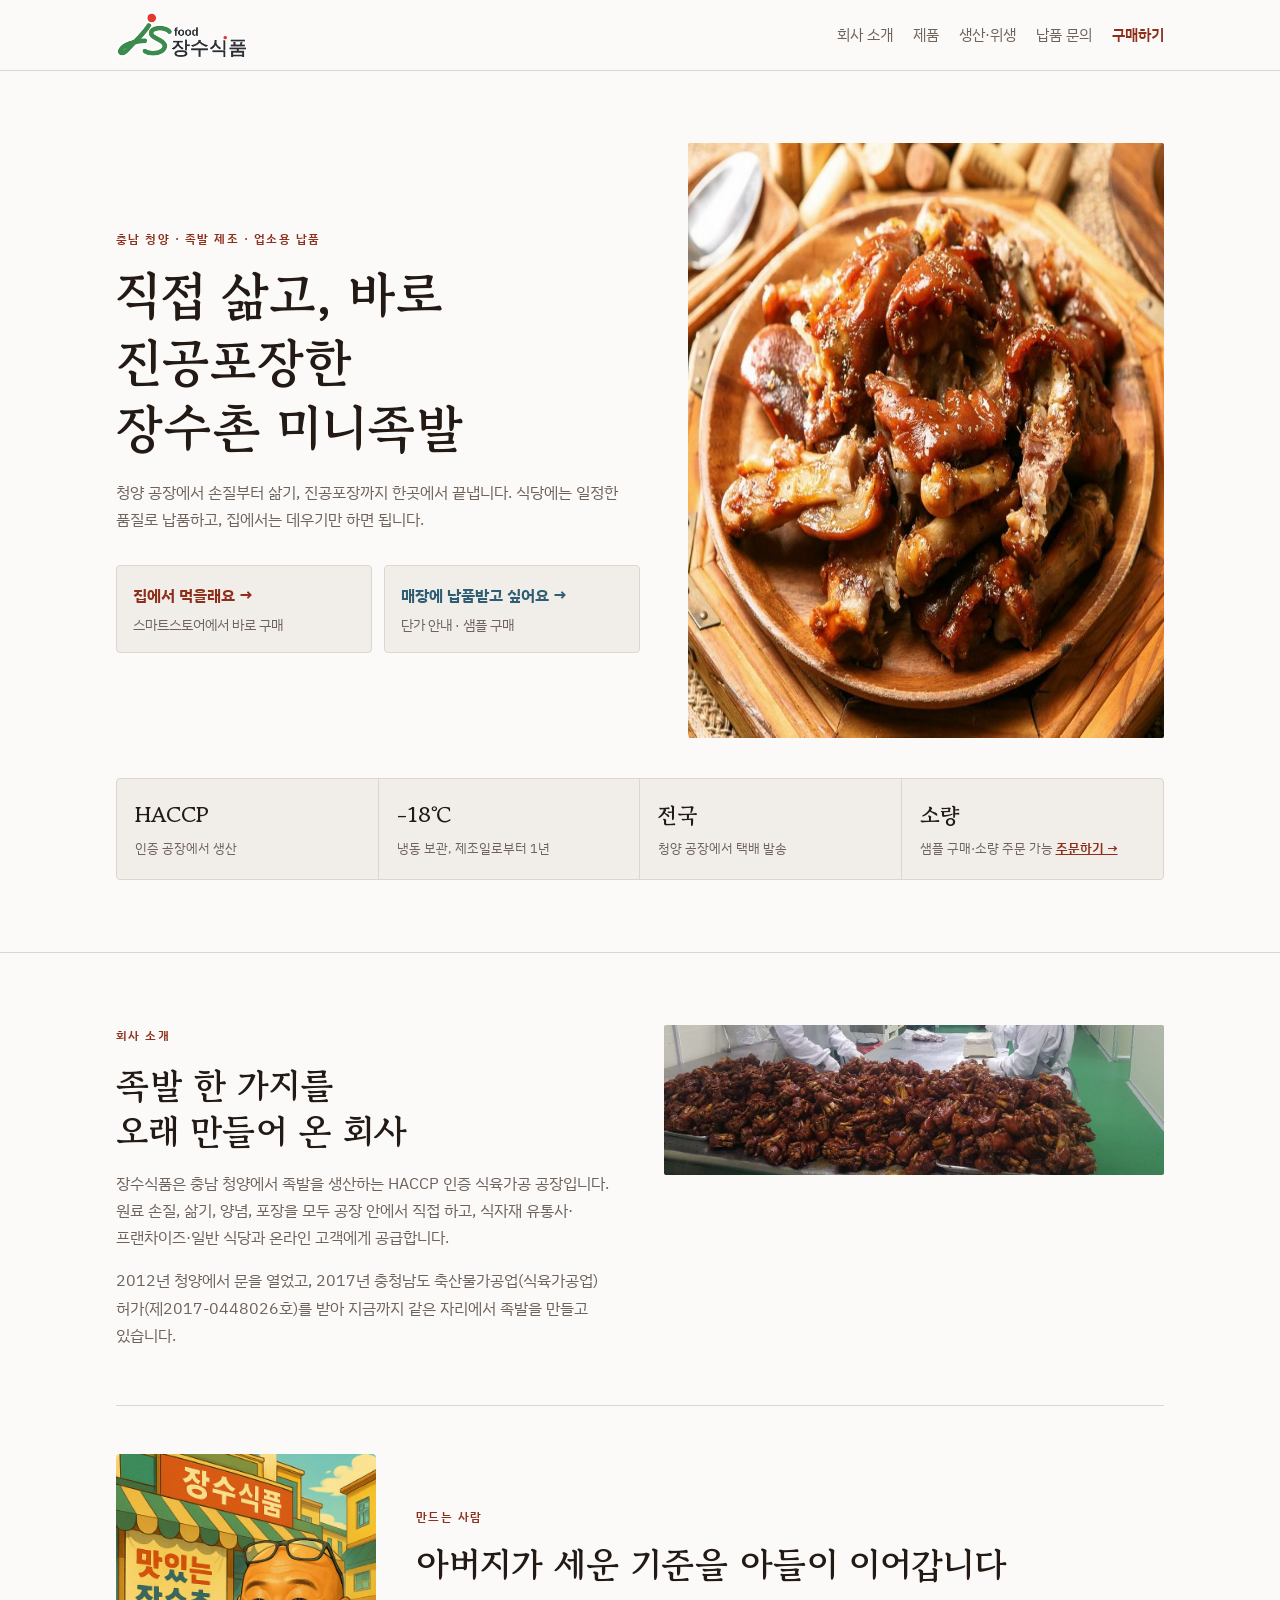
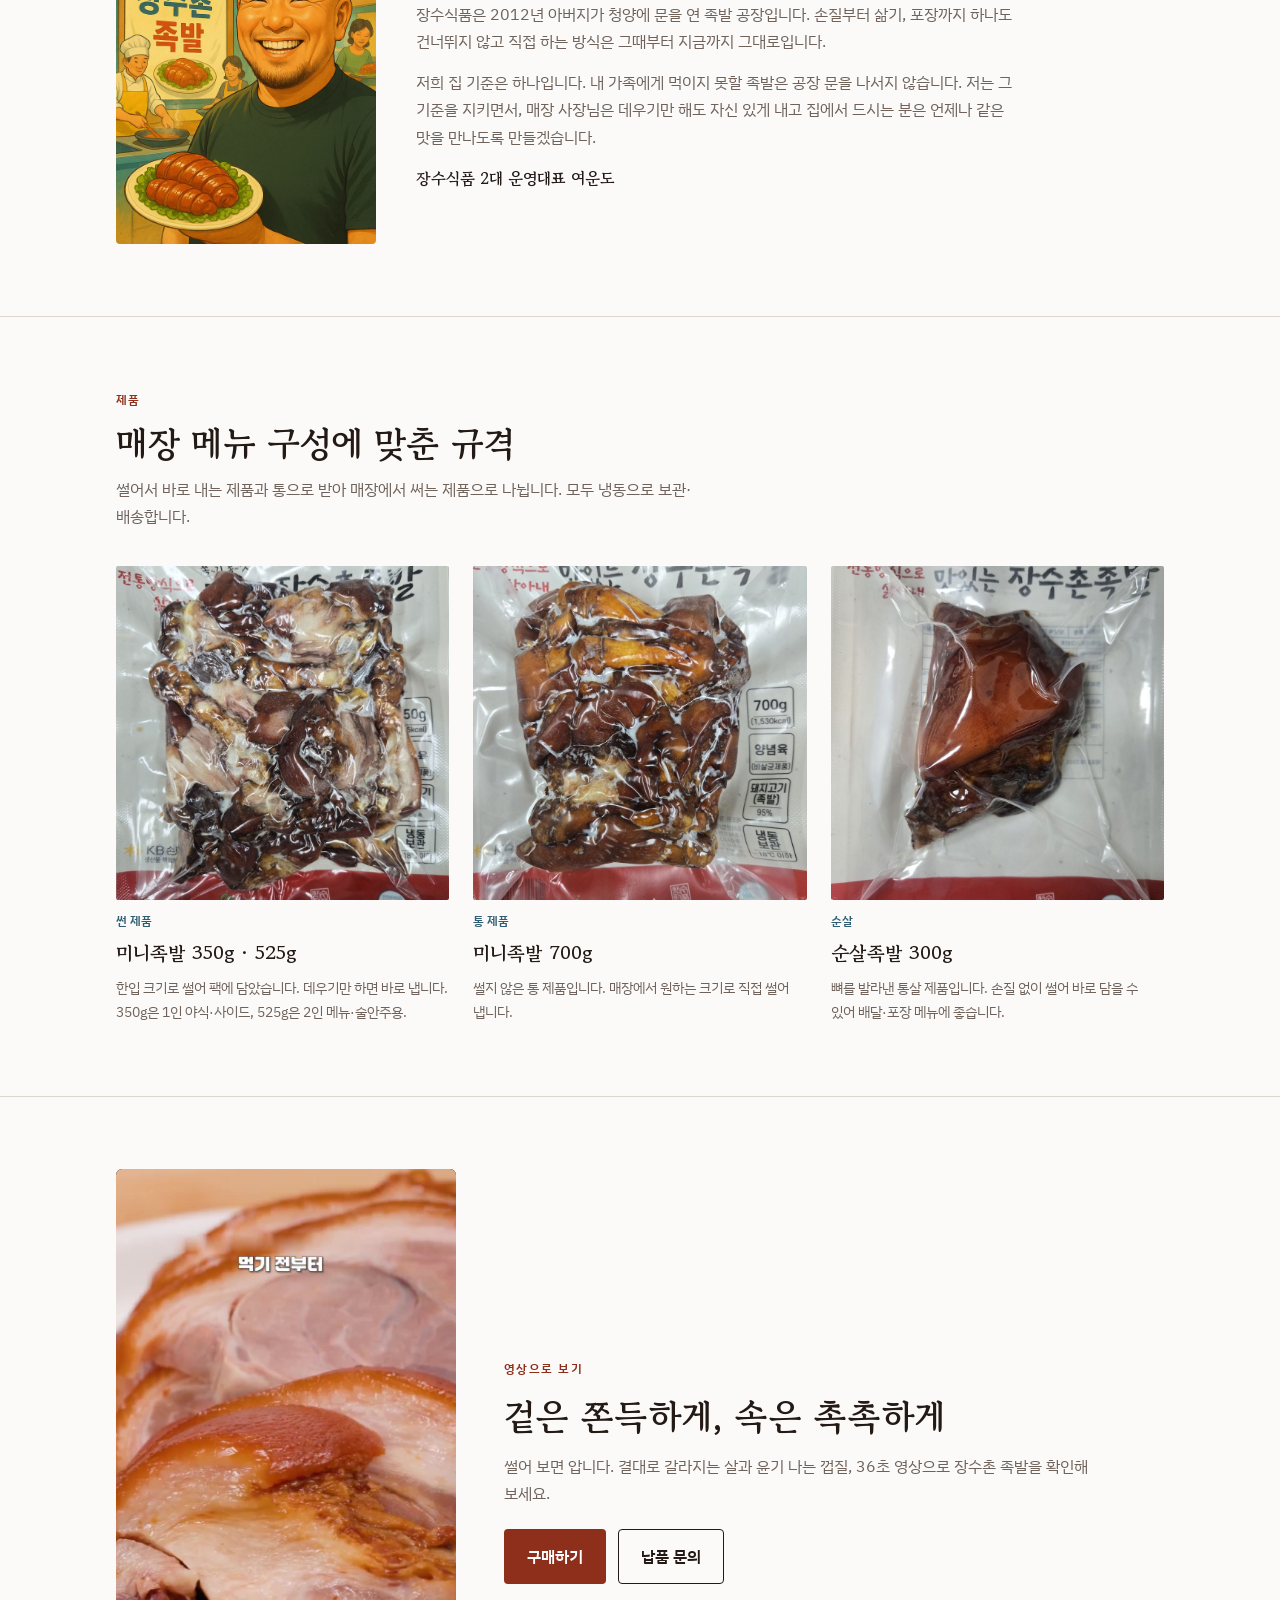
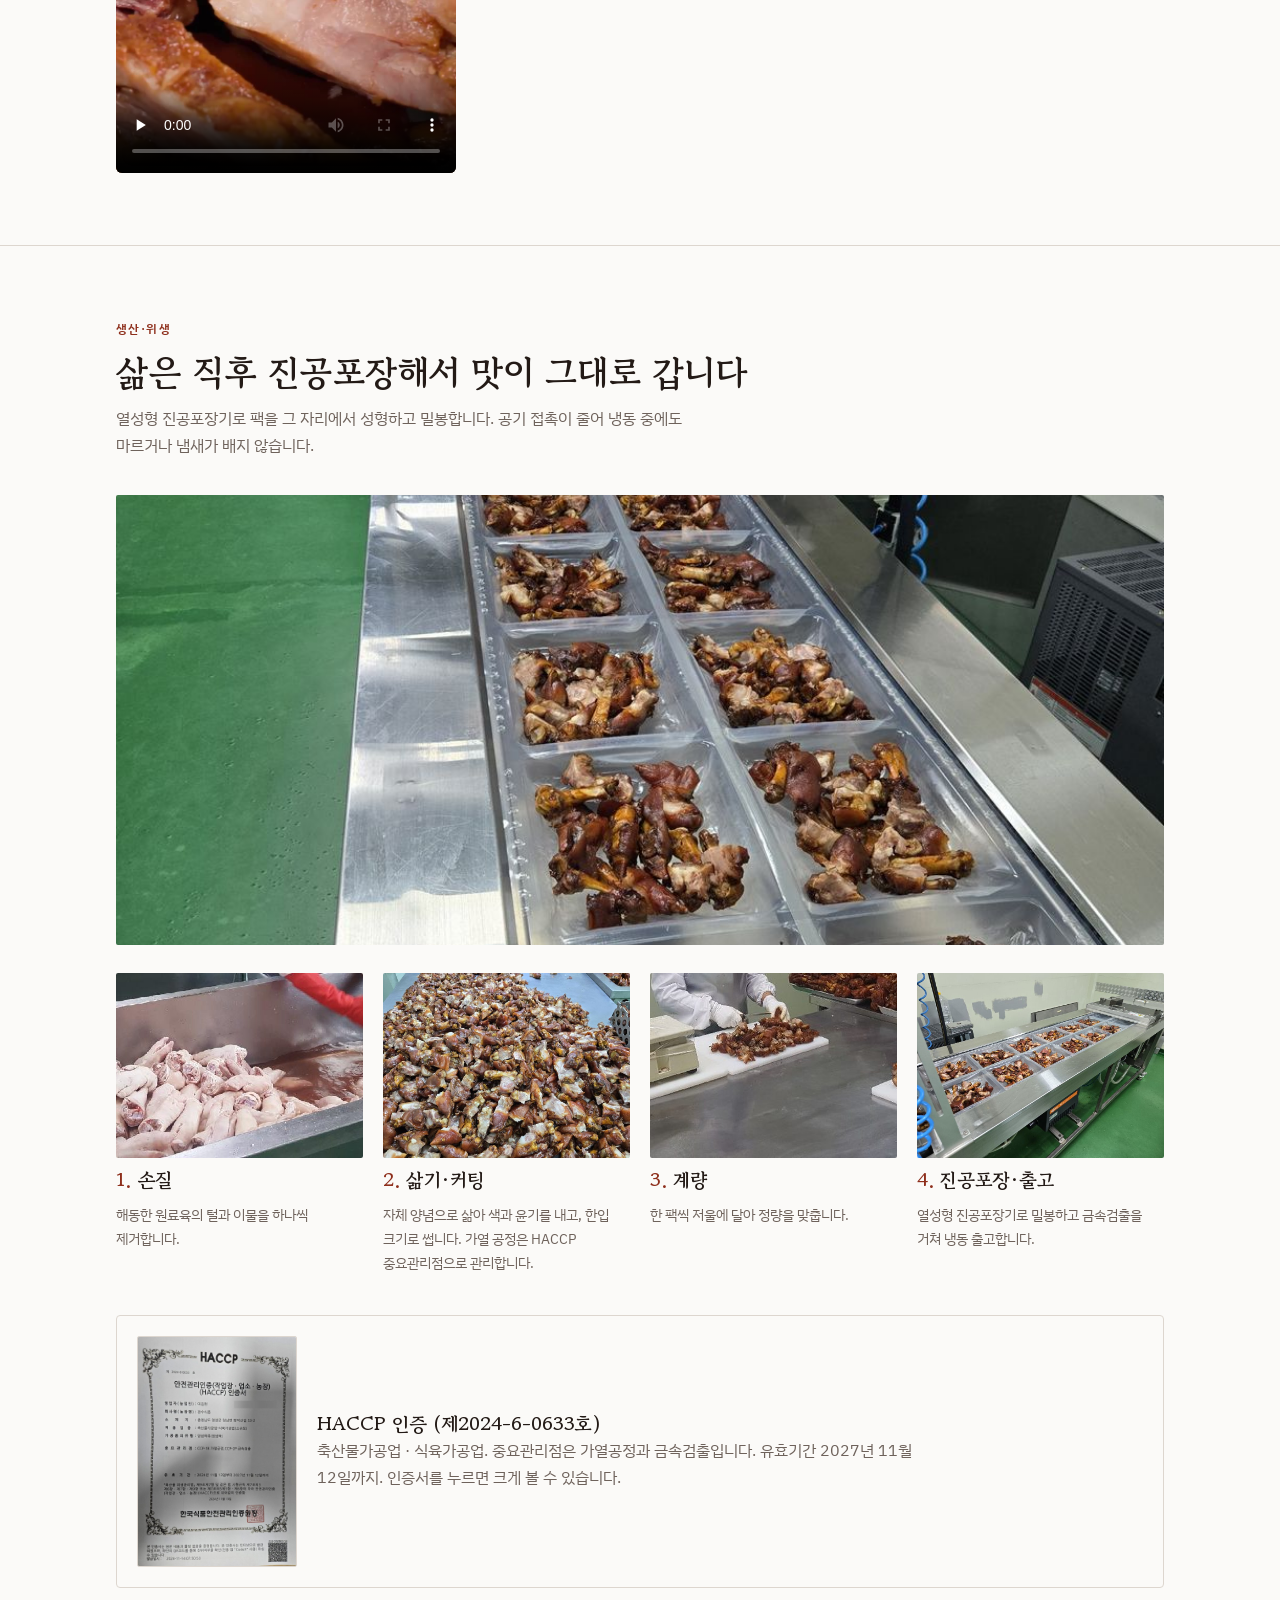
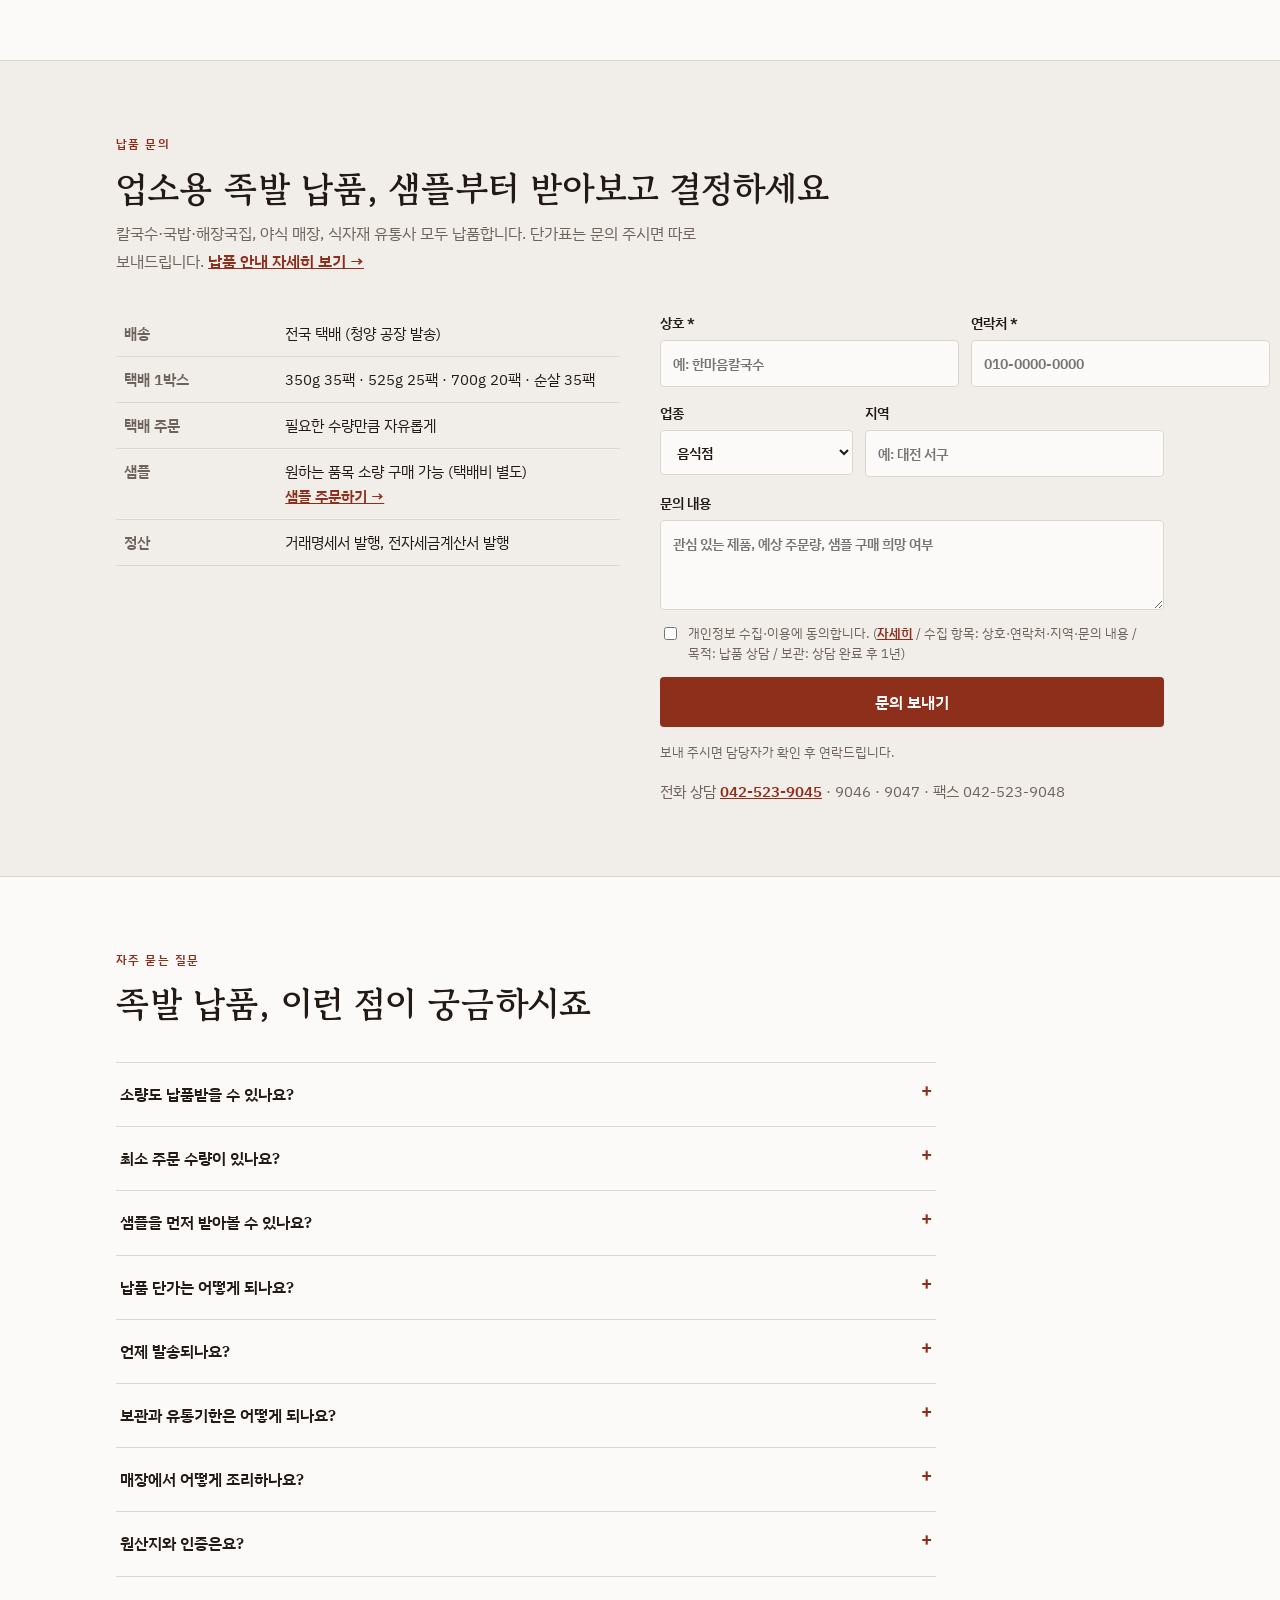
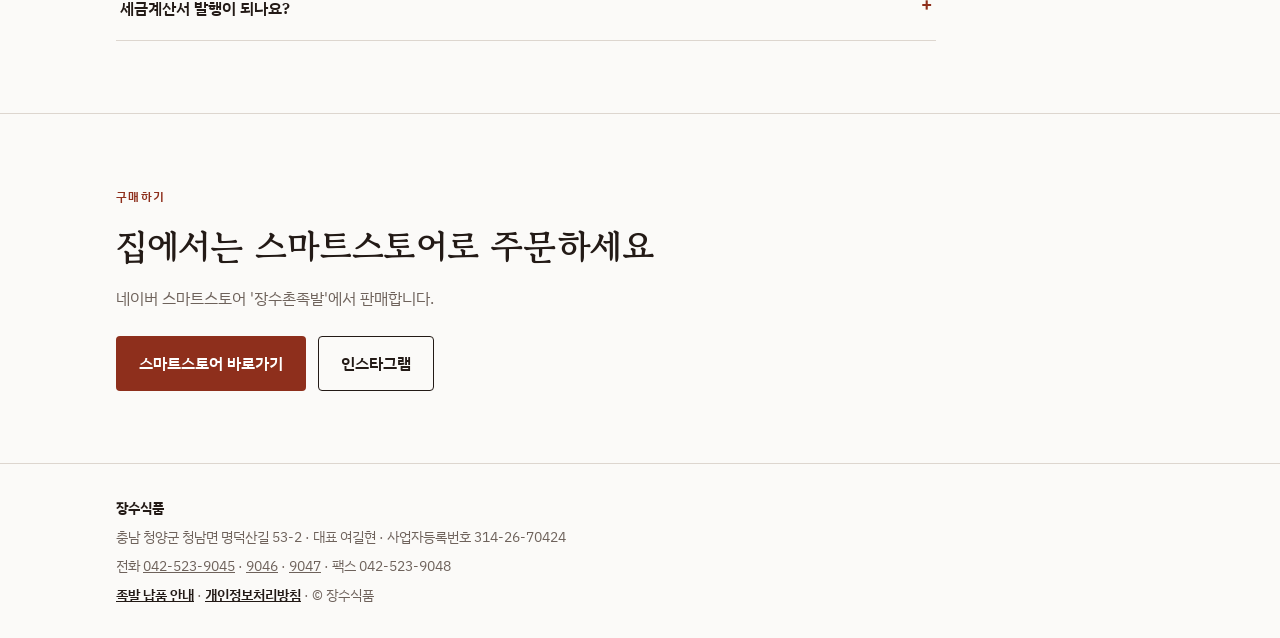
==== commit c762604e: "JS food 장수식품 로고를 상단에 적용 (홈·납품안내·단가표·주문) Co-Authored-By: Claude Opus 5.5 <noreply@anthropic.com> Clau" ====
--- a/index.html
+++ b/index.html
@@ -17,7 +17,7 @@
 <meta name="description" content="충남 청양 HACCP 인증 족발 공장 장수식품. 업소용 미니족발·족발 납품과 도매, 전국 택배 발송. 소량 샘플 구매 가능.">
 <link rel="preconnect" href="https://fonts.googleapis.com">
 <link rel="stylesheet" href="https://fonts.googleapis.com/css2?family=Gowun+Batang:wght@400;700&family=IBM+Plex+Sans+KR:wght@400;500;600&display=swap">
-<link rel="stylesheet" href="style.css?v=4">
+<link rel="stylesheet" href="style.css?v=5">
 <script type="application/ld+json">{"@context": "https://schema.org", "@type": "FAQPage", "mainEntity": [{"@type": "Question", "name": "소량도 납품받을 수 있나요?", "acceptedAnswer": {"@type": "Answer", "text": "네. 택배 주문은 필요한 수량만큼 자유롭게 주문하실 수 있습니다. 택배비는 박스당 5,500원(부가세 포함)이며, 박스에 들어가는 수량은 350g 35팩, 525g 25팩, 700g 20팩, 순살 35팩입니다."}}, {"@type": "Question", "name": "최소 주문 수량이 있나요?", "acceptedAnswer": {"@type": "Answer", "text": "최소 수량 없이 필요한 만큼 주문하실 수 있습니다. 모든 주문은 청양 공장에서 택배로 발송합니다."}}, {"@type": "Question", "name": "샘플을 먼저 받아볼 수 있나요?", "acceptedAnswer": {"@type": "Answer", "text": "네. 원하는 품목을 1팩부터 소량으로 구매해 먼저 맛보실 수 있습니다(택배비 별도). 홈페이지 주문 페이지에서 바로 주문하시거나 전화(042-523-9045)로 알려주세요."}}, {"@type": "Question", "name": "납품 단가는 어떻게 되나요?", "acceptedAnswer": {"@type": "Answer", "text": "품목별로 다릅니다. 문의 주시면 단가표를 따로 보내드립니다."}}, {"@type": "Question", "name": "언제 발송되나요?", "acceptedAnswer": {"@type": "Answer", "text": "월~금 오후 3시 전에 발주와 입금이 확인되면 당일 발송합니다. 그 이후 주문과 주말 주문은 다음 영업일에 발송합니다. 모든 주문은 청양 공장에서 택배로 나갑니다."}}, {"@type": "Question", "name": "보관과 유통기한은 어떻게 되나요?", "acceptedAnswer": {"@type": "Answer", "text": "영하 18℃ 이하 냉동 보관 제품이며, 제조일로부터 1년입니다. 진공포장이라 냉동 중에도 마르거나 냄새가 배지 않습니다."}}, {"@type": "Question", "name": "매장에서 어떻게 조리하나요?", "acceptedAnswer": {"@type": "Answer", "text": "이미 삶아 양념한 제품이라 해동 후 데우기만 하면 됩니다. 썬 제품(350g·525g)은 바로 담아내고, 통 제품(700g)은 매장에서 원하는 크기로 썰어 냅니다."}}, {"@type": "Question", "name": "원산지와 인증은요?", "acceptedAnswer": {"@type": "Answer", "text": "원료육은 수입산이며 원산지는 포장에 표시됩니다. 충남 청양 공장은 HACCP 인증(제2024-6-0633호)을 받았고, 가열 공정과 금속 검출을 중요관리점으로 관리합니다."}}, {"@type": "Question", "name": "세금계산서 발행이 되나요?", "acceptedAnswer": {"@type": "Answer", "text": "네. 거래명세서와 전자세금계산서를 발행합니다."}}]}</script>
 <script type="application/ld+json">{"@context": "https://schema.org", "@type": "LocalBusiness", "name": "장수식품", "alternateName": "장수촌 미니족발", "description": "충남 청양 HACCP 인증 족발 제조 공장. 업소용 미니족발 납품·도매, 온라인 판매.", "url": "https://www.xn--9p4b4nm2jd6p.com/", "logo": "https://www.xn--9p4b4nm2jd6p.com/favicon.svg", "image": "https://www.xn--9p4b4nm2jd6p.com/img/og.jpg", "telephone": "+82-42-523-9045", "faxNumber": "+82-42-523-9048", "email": "durlfgus4@naver.com", "foundingDate": "2012", "address": {"@type": "PostalAddress", "streetAddress": "청남면 명덕산길 53-2", "addressLocality": "청양군", "addressRegion": "충청남도", "addressCountry": "KR"}, "areaServed": "KR", "sameAs": ["https://www.instagram.com/jangsu_minijokbal/", "https://smartstore.naver.com/jsangsoofood"]}</script>
 
@@ -25,7 +25,7 @@
 </head>
 <body>
 <header><div class="wrap">
-  <a class="logo" href="#top">장수식품<small>장수촌 미니족발</small></a>
+  <a class="logo" href="#top"><img src="img/logo.png" alt="JS food 장수식품" width="480" height="169"></a>
   <nav aria-label="주 메뉴"><ul>
     <li class="opt"><a href="#about">회사 소개</a></li>
     <li><a href="#products">제품</a></li>
--- a/style.css
+++ b/style.css
@@ -170,3 +170,6 @@
 .facts span a{color:var(--glaze);font-weight:600}
 .terms a{color:var(--glaze);font-weight:600;white-space:nowrap}
 .faq a{color:var(--glaze);font-weight:600}
+
+.logo img{height:46px;width:auto;display:block}
+@media (max-width:760px){.logo img{height:38px}}
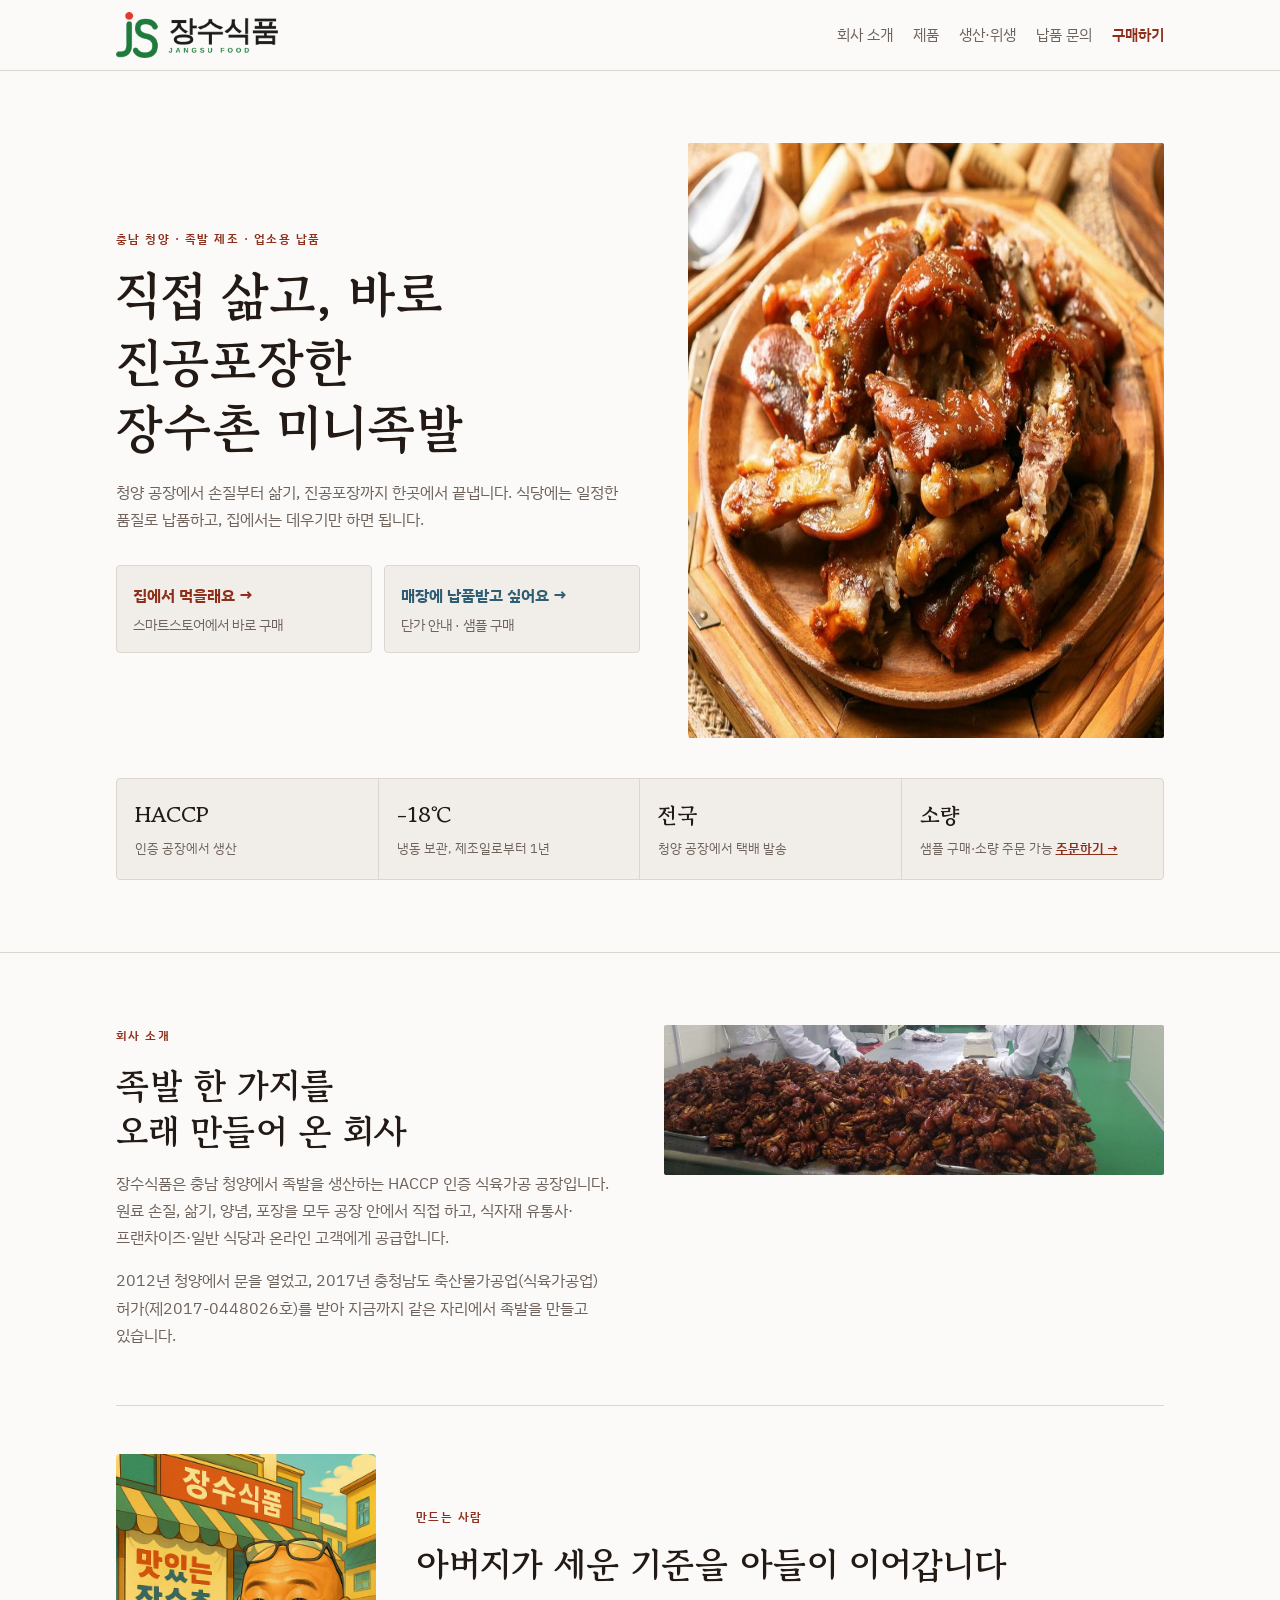
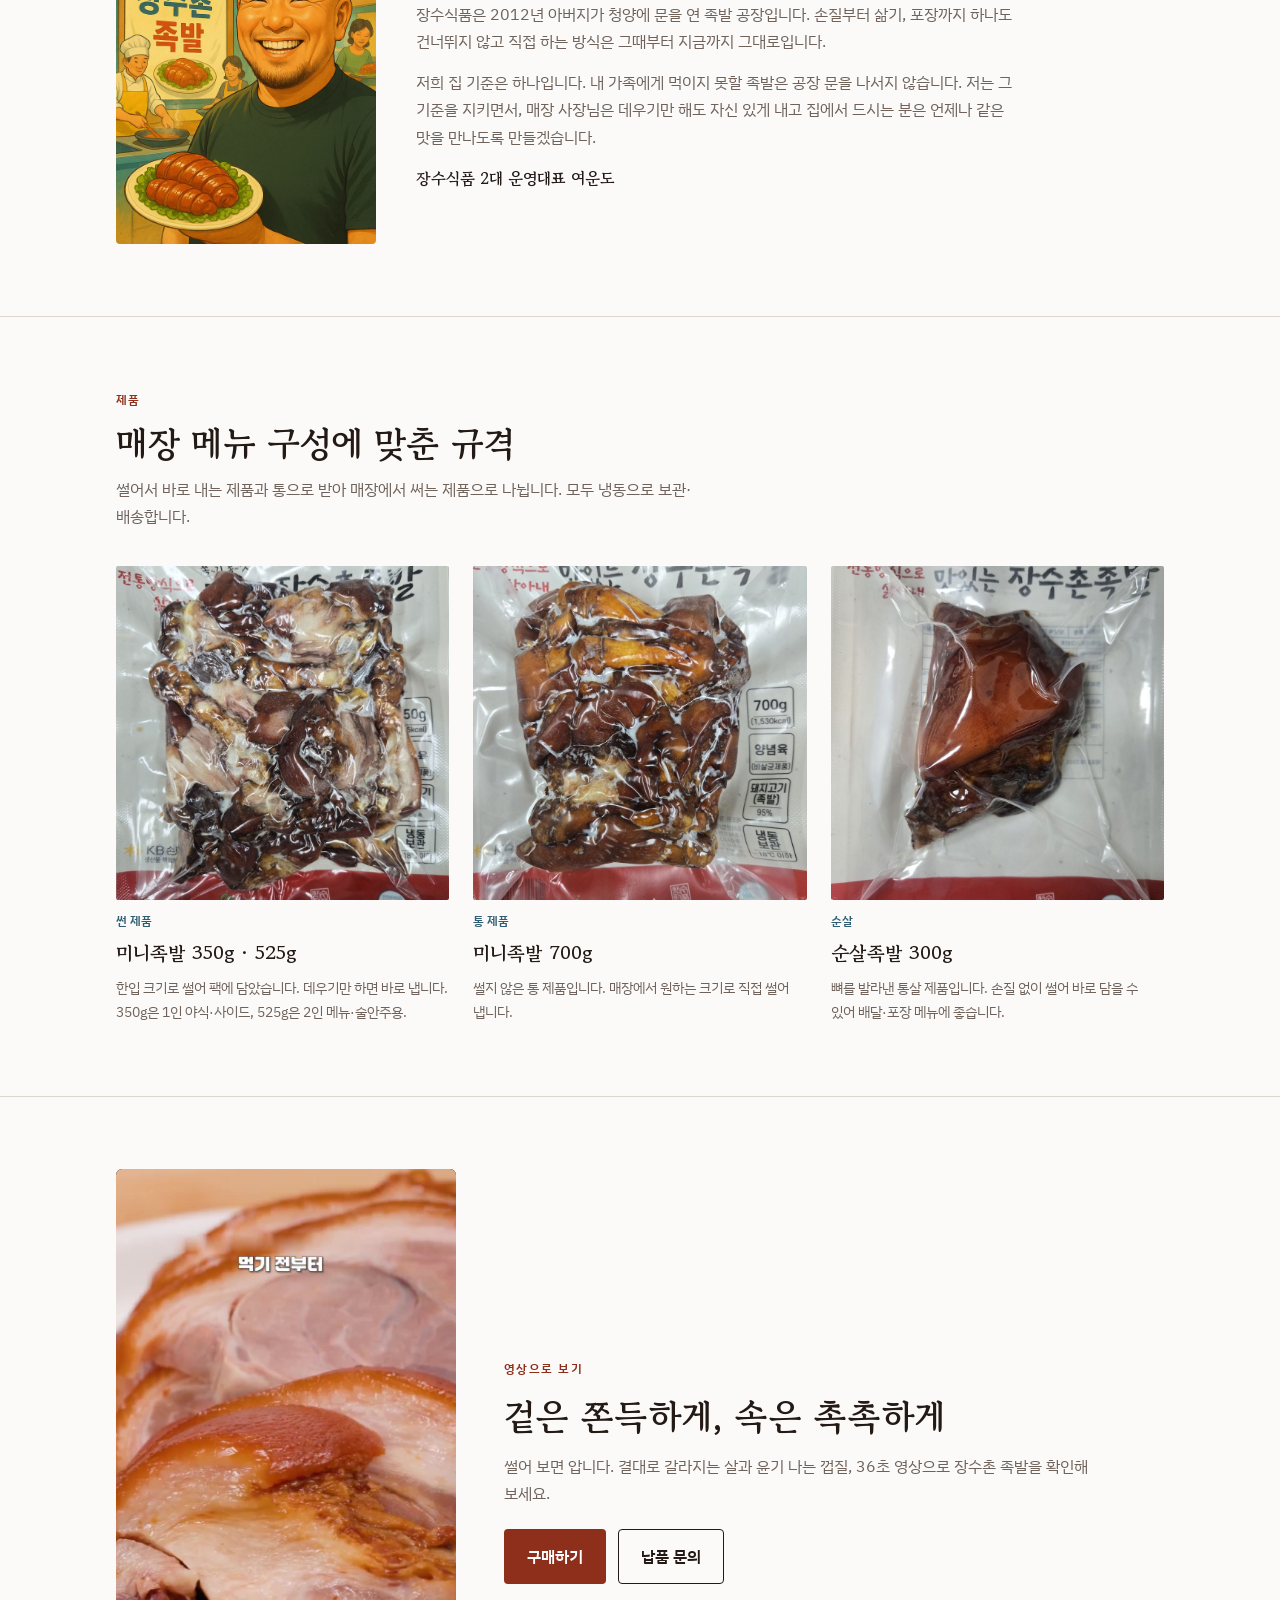
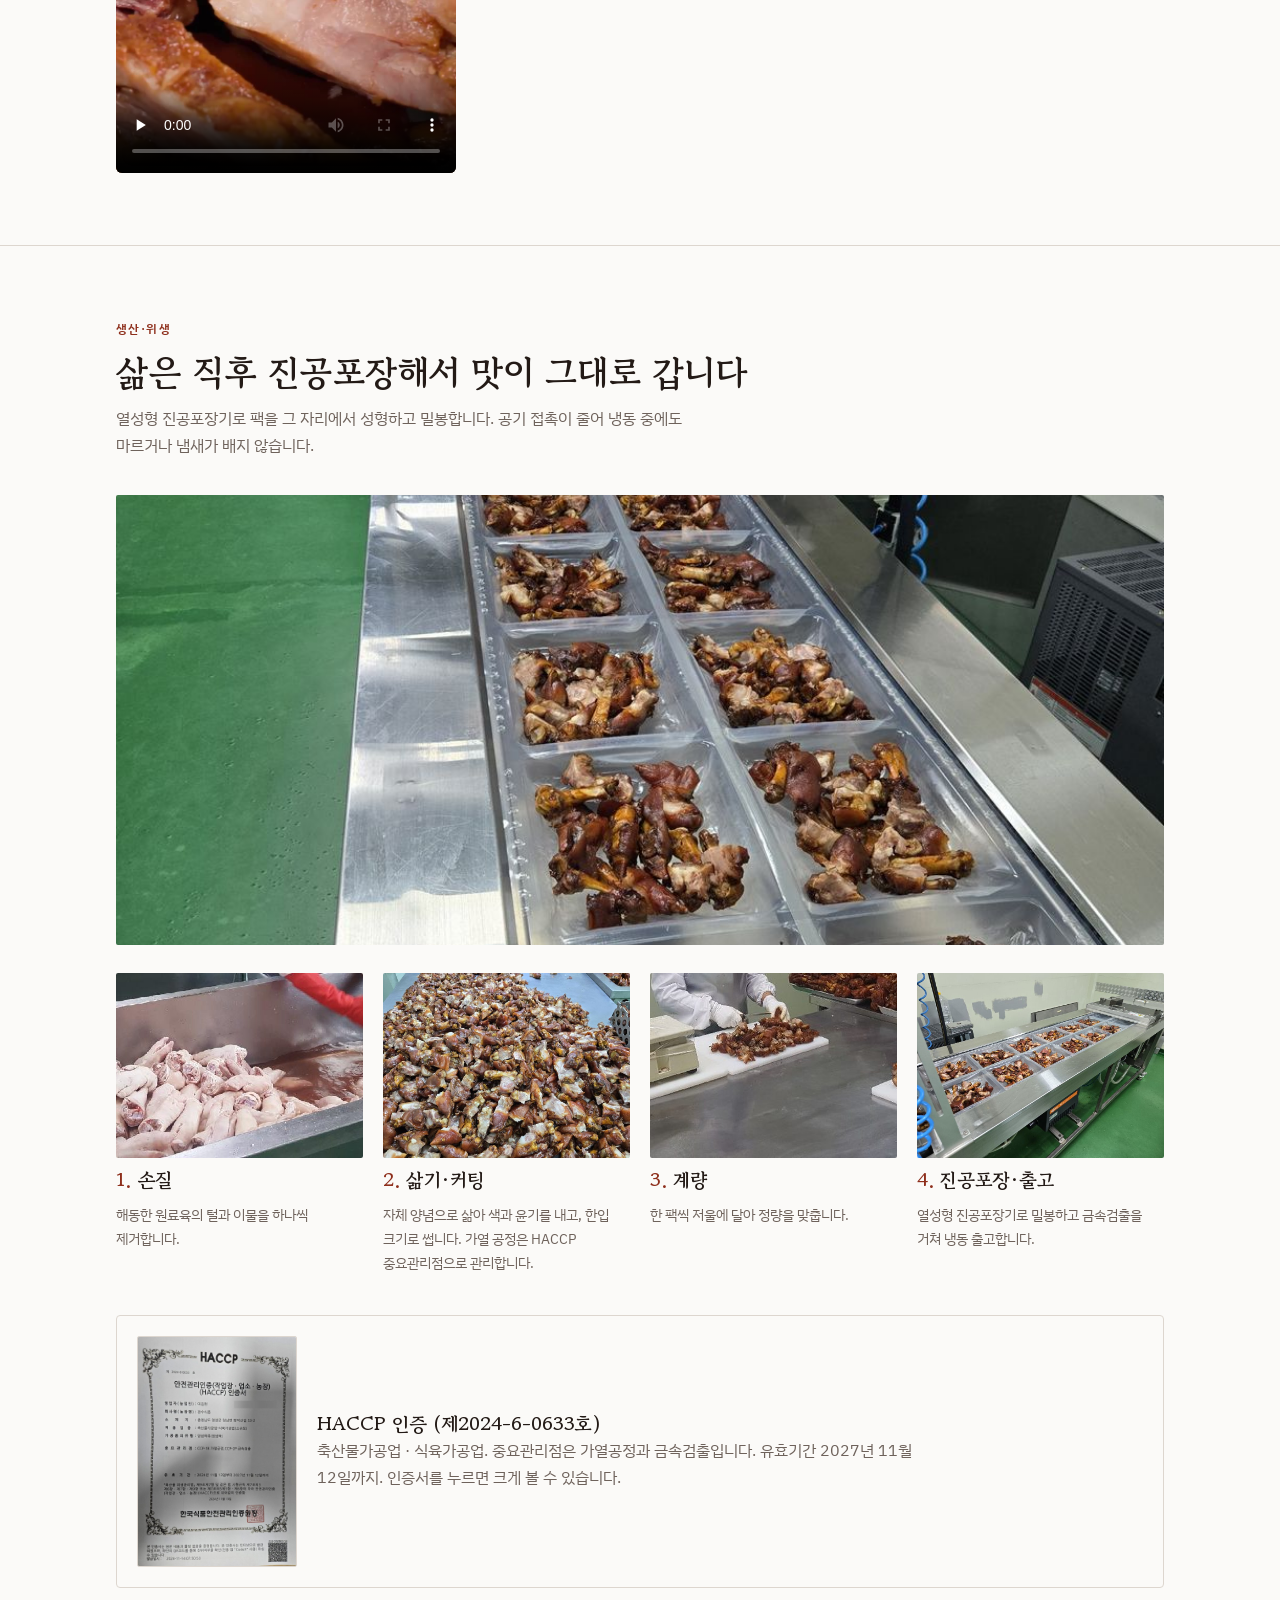
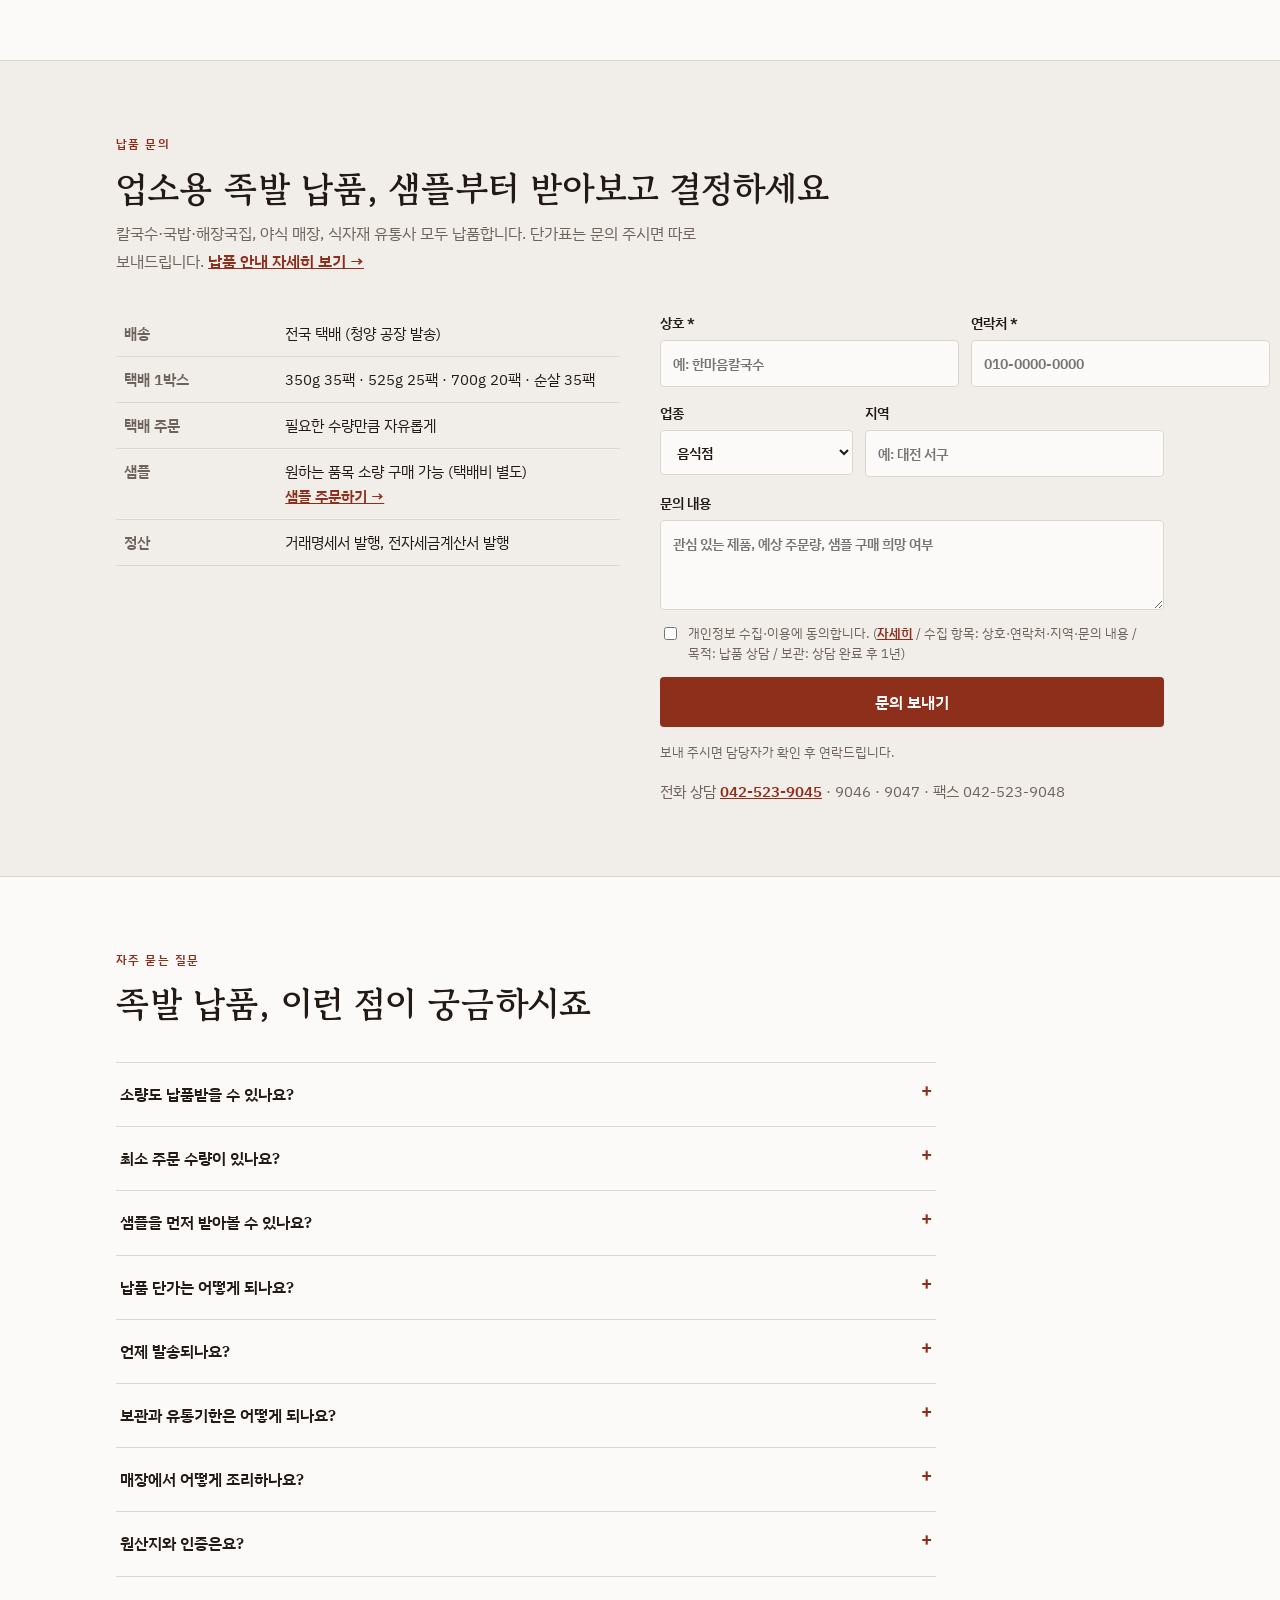
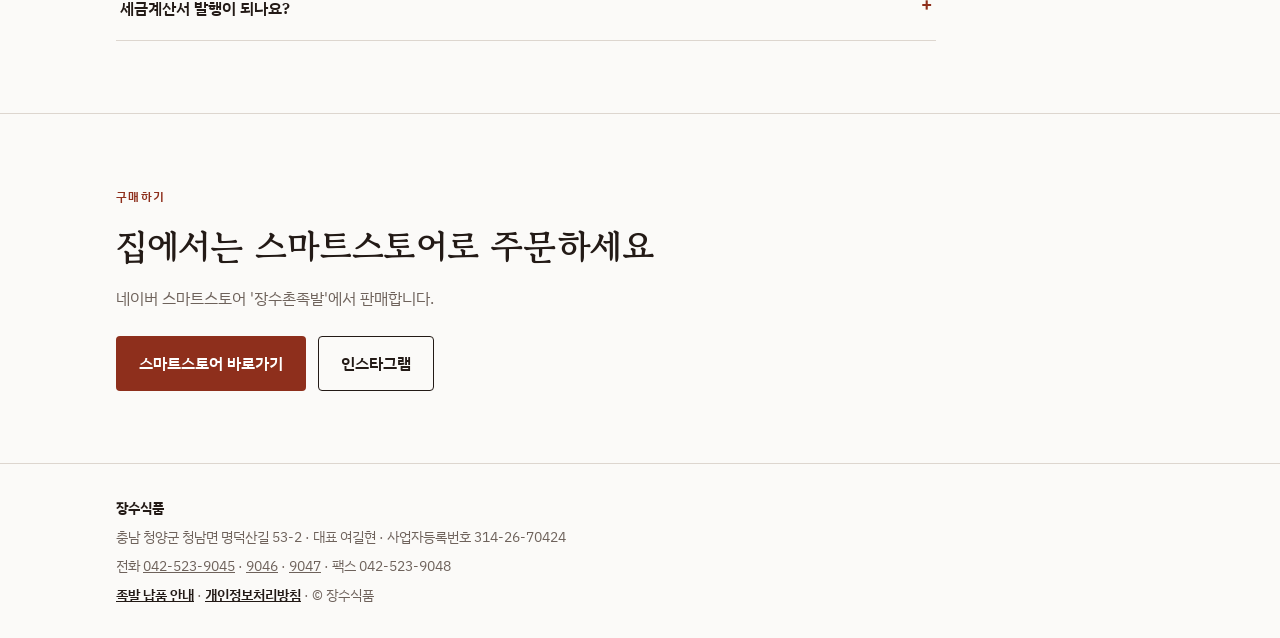
==== commit 801e4dad: "로고를 A안(모노그램 정돈형) J·S로 교체, 어두운 화면용 로고 추가 Co-Authored-By: Claude Opus 5.5 <noreply@anthropic.com> Clau" ====
--- a/index.html
+++ b/index.html
@@ -17,7 +17,7 @@
 <meta name="description" content="충남 청양 HACCP 인증 족발 공장 장수식품. 업소용 미니족발·족발 납품과 도매, 전국 택배 발송. 소량 샘플 구매 가능.">
 <link rel="preconnect" href="https://fonts.googleapis.com">
 <link rel="stylesheet" href="https://fonts.googleapis.com/css2?family=Gowun+Batang:wght@400;700&family=IBM+Plex+Sans+KR:wght@400;500;600&display=swap">
-<link rel="stylesheet" href="style.css?v=5">
+<link rel="stylesheet" href="style.css?v=6">
 <script type="application/ld+json">{"@context": "https://schema.org", "@type": "FAQPage", "mainEntity": [{"@type": "Question", "name": "소량도 납품받을 수 있나요?", "acceptedAnswer": {"@type": "Answer", "text": "네. 택배 주문은 필요한 수량만큼 자유롭게 주문하실 수 있습니다. 택배비는 박스당 5,500원(부가세 포함)이며, 박스에 들어가는 수량은 350g 35팩, 525g 25팩, 700g 20팩, 순살 35팩입니다."}}, {"@type": "Question", "name": "최소 주문 수량이 있나요?", "acceptedAnswer": {"@type": "Answer", "text": "최소 수량 없이 필요한 만큼 주문하실 수 있습니다. 모든 주문은 청양 공장에서 택배로 발송합니다."}}, {"@type": "Question", "name": "샘플을 먼저 받아볼 수 있나요?", "acceptedAnswer": {"@type": "Answer", "text": "네. 원하는 품목을 1팩부터 소량으로 구매해 먼저 맛보실 수 있습니다(택배비 별도). 홈페이지 주문 페이지에서 바로 주문하시거나 전화(042-523-9045)로 알려주세요."}}, {"@type": "Question", "name": "납품 단가는 어떻게 되나요?", "acceptedAnswer": {"@type": "Answer", "text": "품목별로 다릅니다. 문의 주시면 단가표를 따로 보내드립니다."}}, {"@type": "Question", "name": "언제 발송되나요?", "acceptedAnswer": {"@type": "Answer", "text": "월~금 오후 3시 전에 발주와 입금이 확인되면 당일 발송합니다. 그 이후 주문과 주말 주문은 다음 영업일에 발송합니다. 모든 주문은 청양 공장에서 택배로 나갑니다."}}, {"@type": "Question", "name": "보관과 유통기한은 어떻게 되나요?", "acceptedAnswer": {"@type": "Answer", "text": "영하 18℃ 이하 냉동 보관 제품이며, 제조일로부터 1년입니다. 진공포장이라 냉동 중에도 마르거나 냄새가 배지 않습니다."}}, {"@type": "Question", "name": "매장에서 어떻게 조리하나요?", "acceptedAnswer": {"@type": "Answer", "text": "이미 삶아 양념한 제품이라 해동 후 데우기만 하면 됩니다. 썬 제품(350g·525g)은 바로 담아내고, 통 제품(700g)은 매장에서 원하는 크기로 썰어 냅니다."}}, {"@type": "Question", "name": "원산지와 인증은요?", "acceptedAnswer": {"@type": "Answer", "text": "원료육은 수입산이며 원산지는 포장에 표시됩니다. 충남 청양 공장은 HACCP 인증(제2024-6-0633호)을 받았고, 가열 공정과 금속 검출을 중요관리점으로 관리합니다."}}, {"@type": "Question", "name": "세금계산서 발행이 되나요?", "acceptedAnswer": {"@type": "Answer", "text": "네. 거래명세서와 전자세금계산서를 발행합니다."}}]}</script>
 <script type="application/ld+json">{"@context": "https://schema.org", "@type": "LocalBusiness", "name": "장수식품", "alternateName": "장수촌 미니족발", "description": "충남 청양 HACCP 인증 족발 제조 공장. 업소용 미니족발 납품·도매, 온라인 판매.", "url": "https://www.xn--9p4b4nm2jd6p.com/", "logo": "https://www.xn--9p4b4nm2jd6p.com/favicon.svg", "image": "https://www.xn--9p4b4nm2jd6p.com/img/og.jpg", "telephone": "+82-42-523-9045", "faxNumber": "+82-42-523-9048", "email": "durlfgus4@naver.com", "foundingDate": "2012", "address": {"@type": "PostalAddress", "streetAddress": "청남면 명덕산길 53-2", "addressLocality": "청양군", "addressRegion": "충청남도", "addressCountry": "KR"}, "areaServed": "KR", "sameAs": ["https://www.instagram.com/jangsu_minijokbal/", "https://smartstore.naver.com/jsangsoofood"]}</script>
 
@@ -25,7 +25,7 @@
 </head>
 <body>
 <header><div class="wrap">
-  <a class="logo" href="#top"><img src="img/logo.png" alt="JS food 장수식품" width="480" height="169"></a>
+  <a class="logo" href="#top"><picture><source srcset="img/logo-dark.png?v=2" media="(prefers-color-scheme: dark)"><img src="img/logo.png?v=2" alt="JS 장수식품 JANGSU FOOD" width="480" height="136"></picture></a>
   <nav aria-label="주 메뉴"><ul>
     <li class="opt"><a href="#about">회사 소개</a></li>
     <li><a href="#products">제품</a></li>
--- a/style.css
+++ b/style.css
@@ -173,3 +173,4 @@
 
 .logo img{height:46px;width:auto;display:block}
 @media (max-width:760px){.logo img{height:38px}}
+.logo picture{display:block}
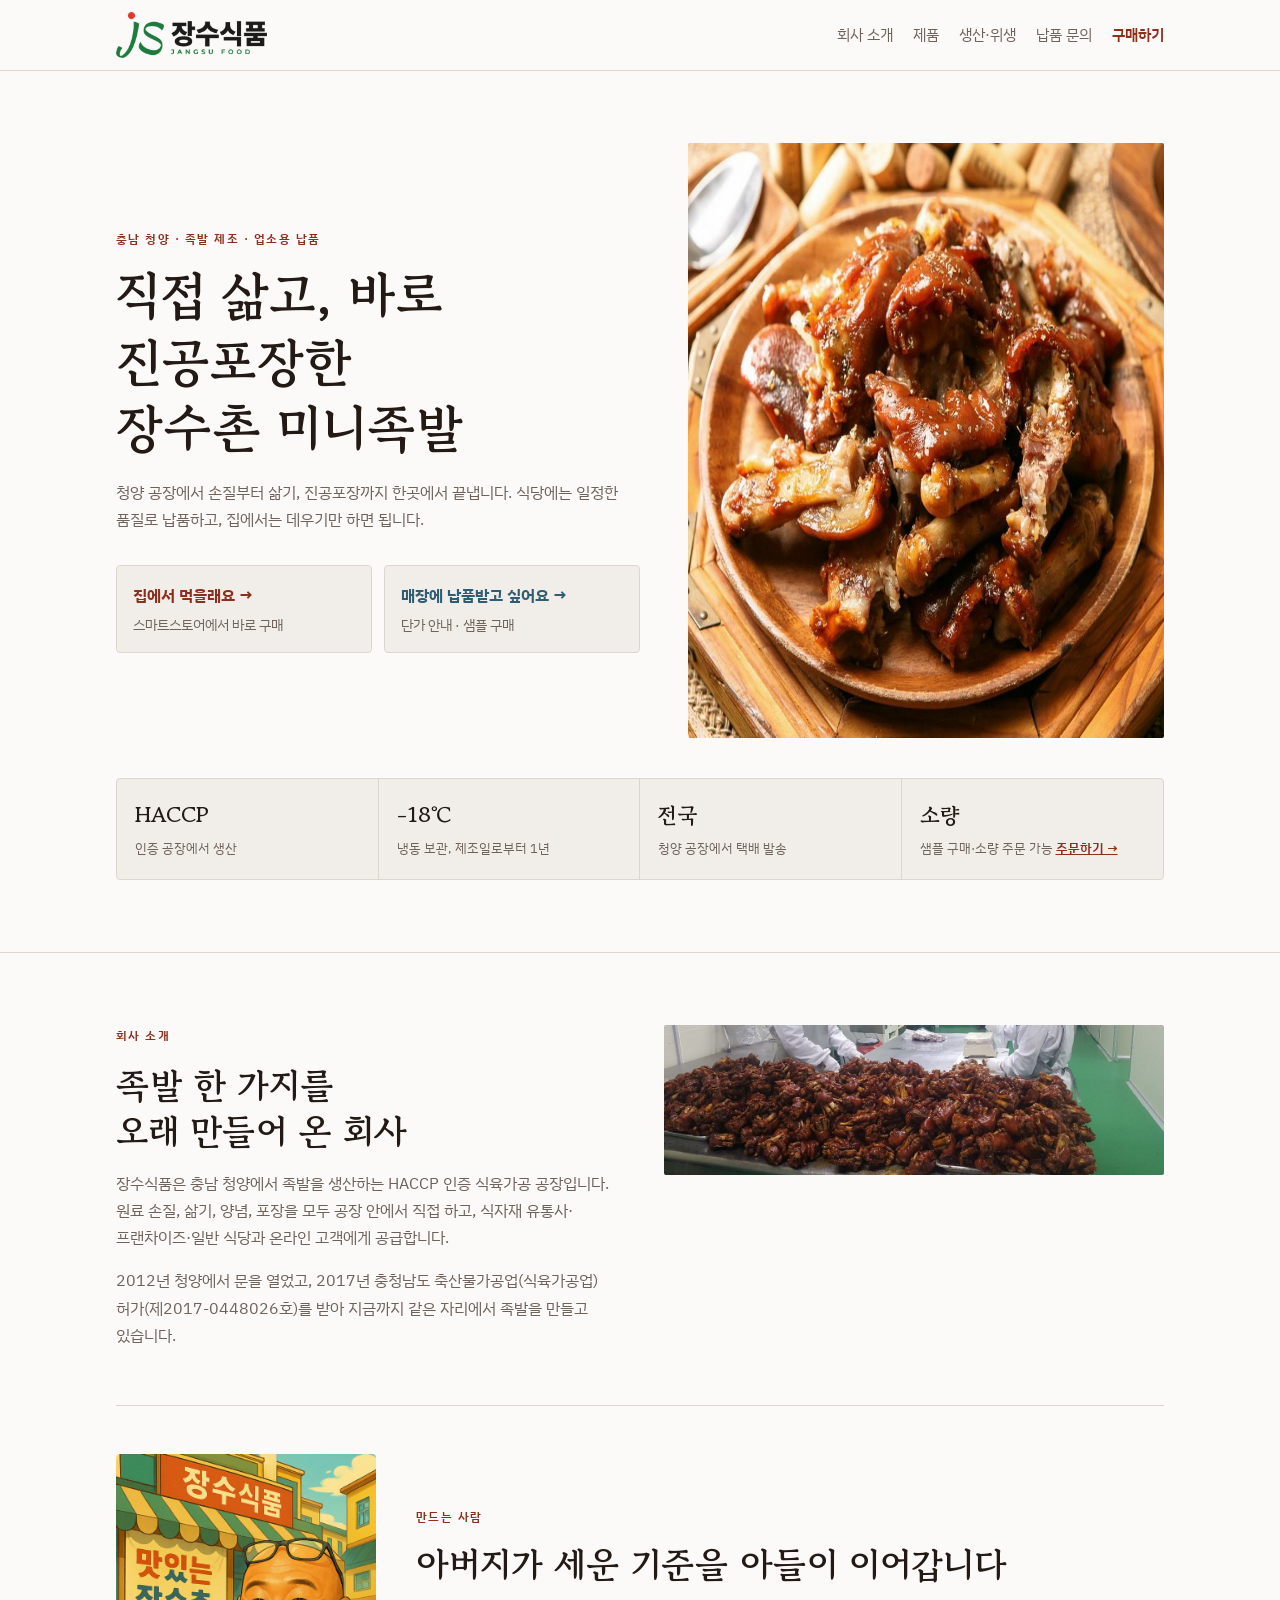
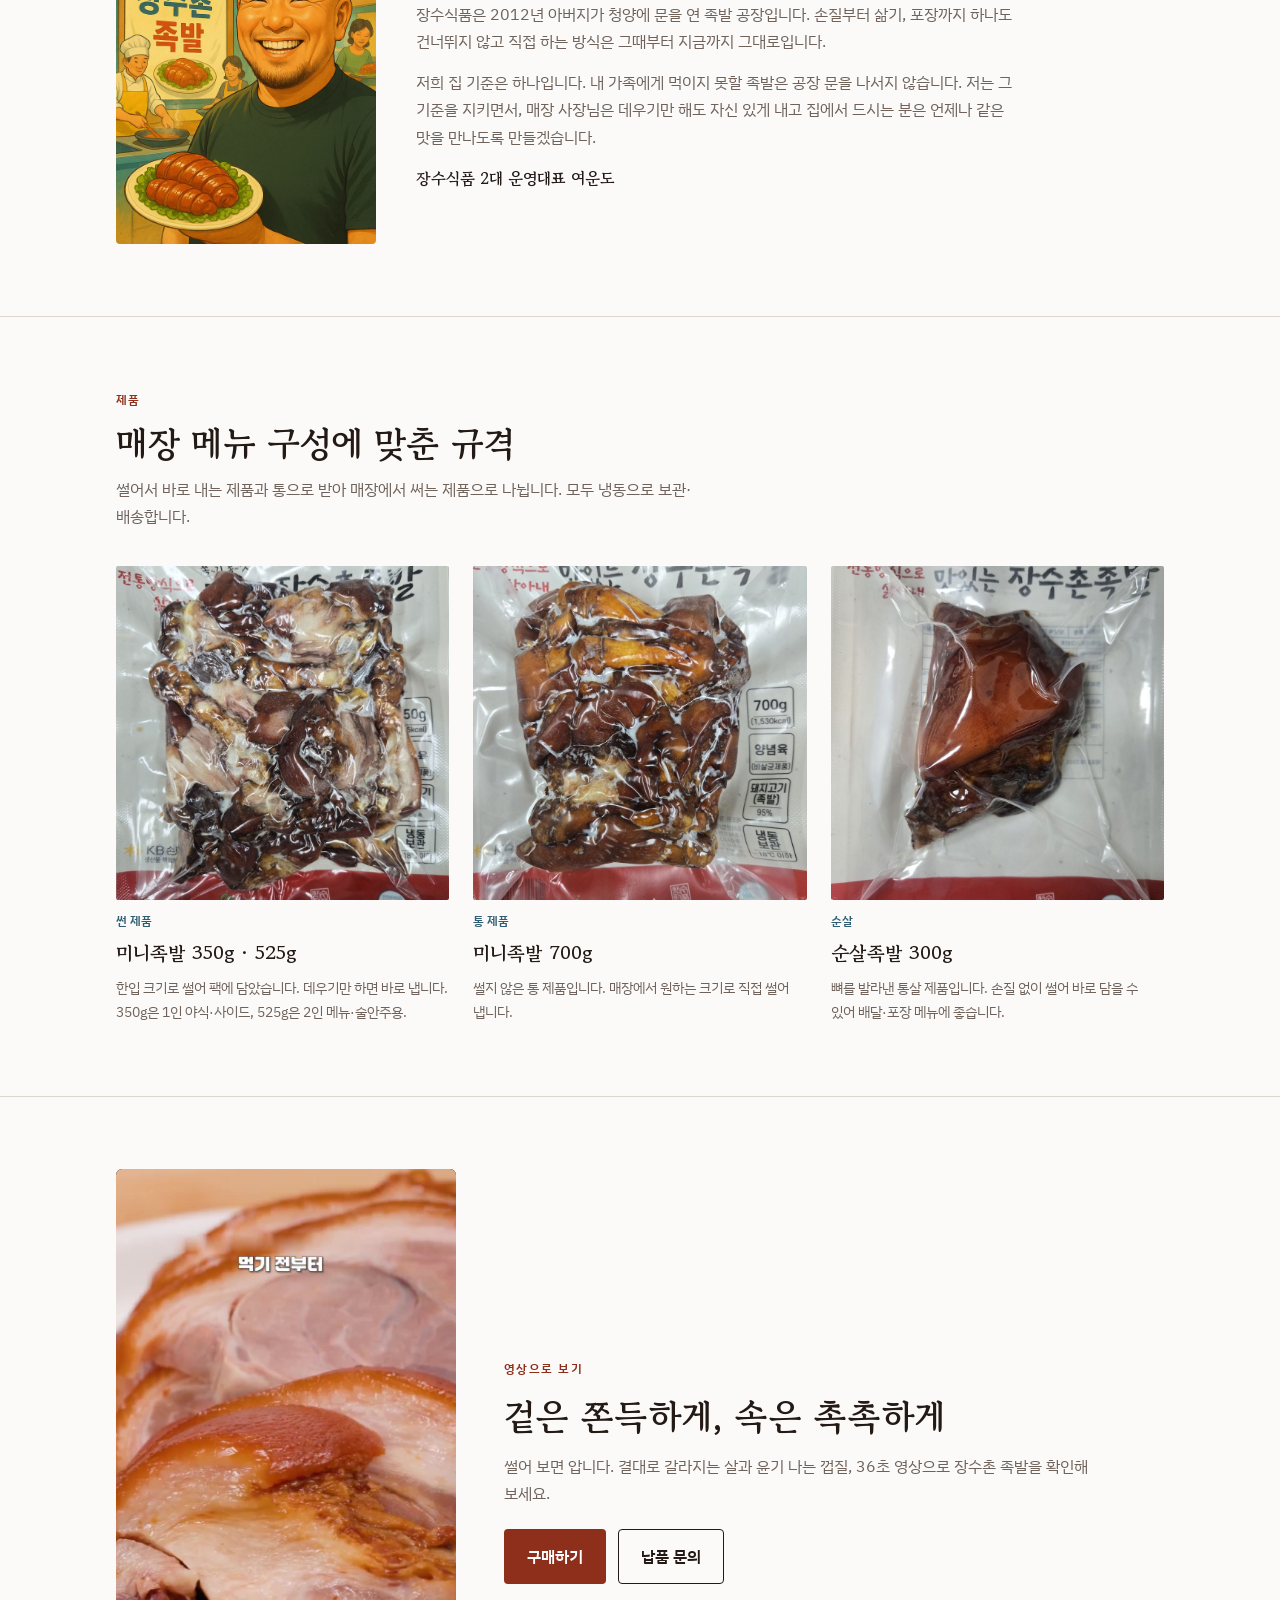
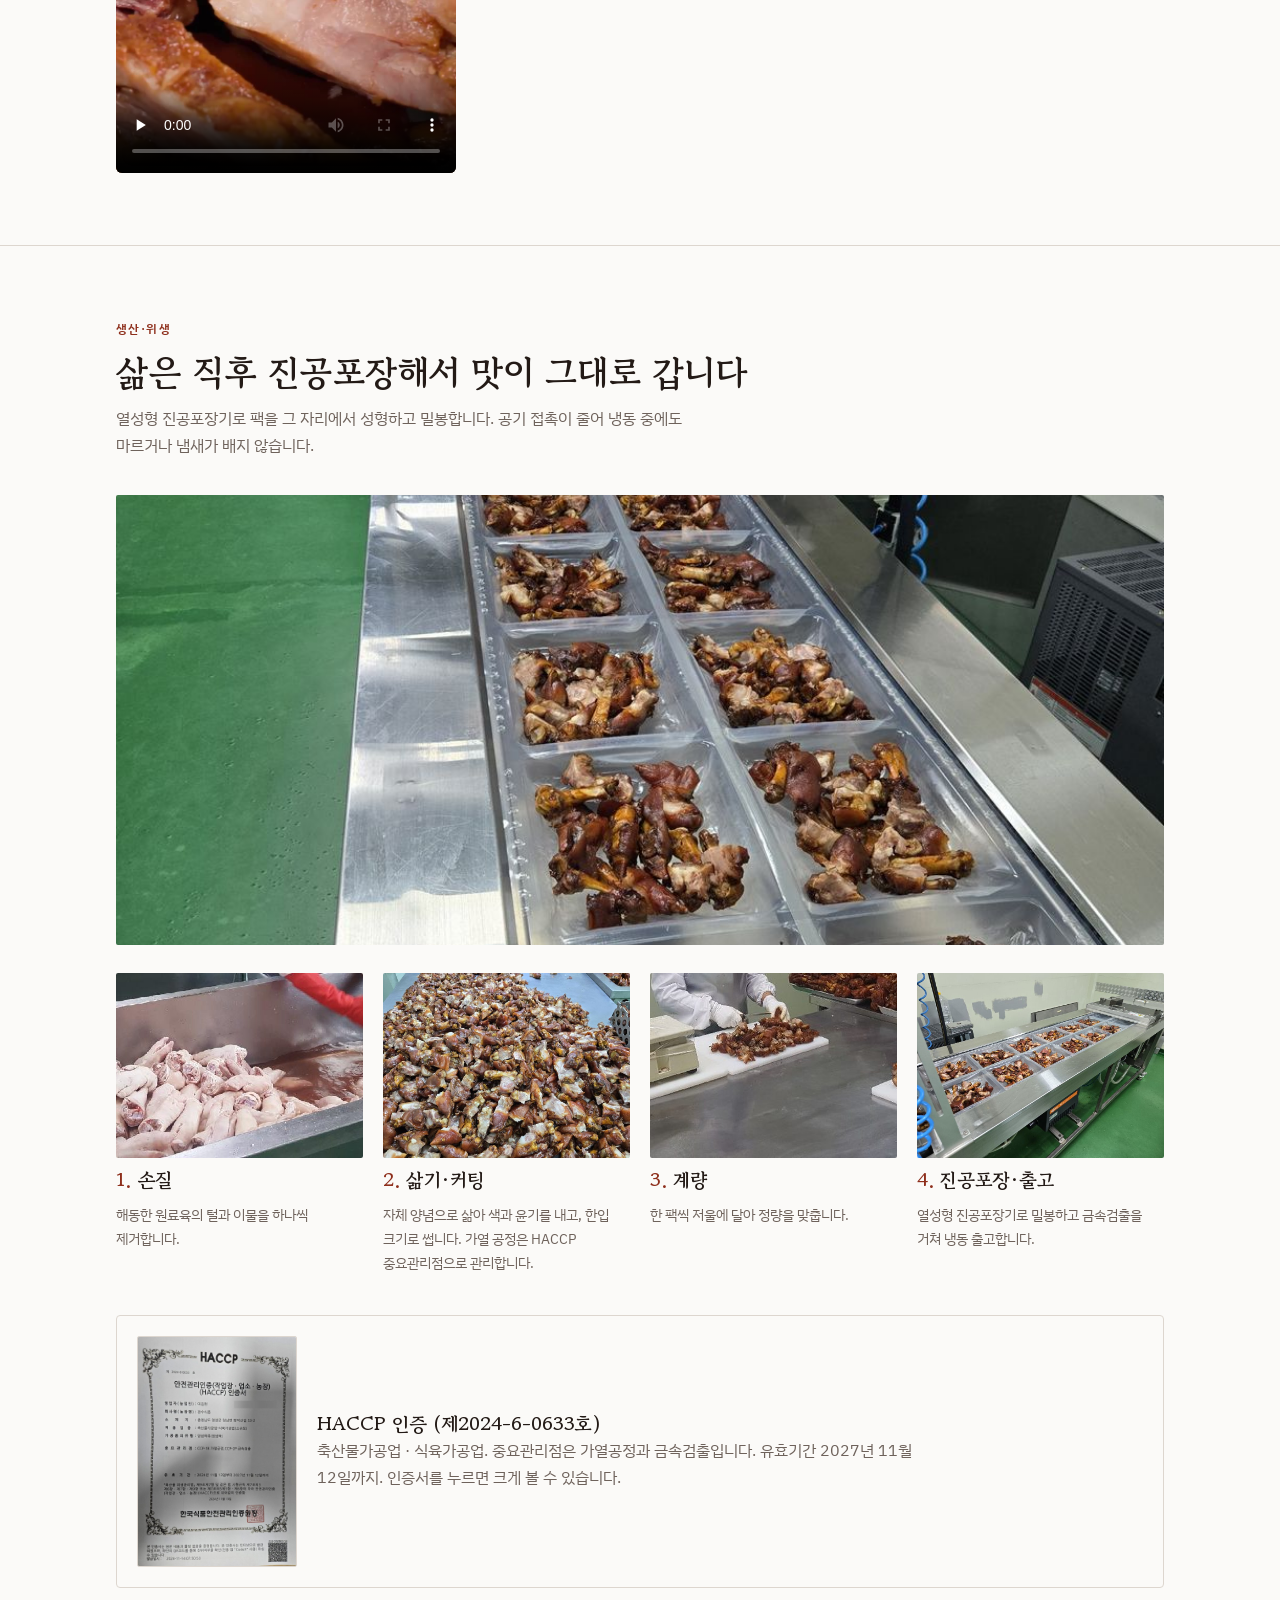
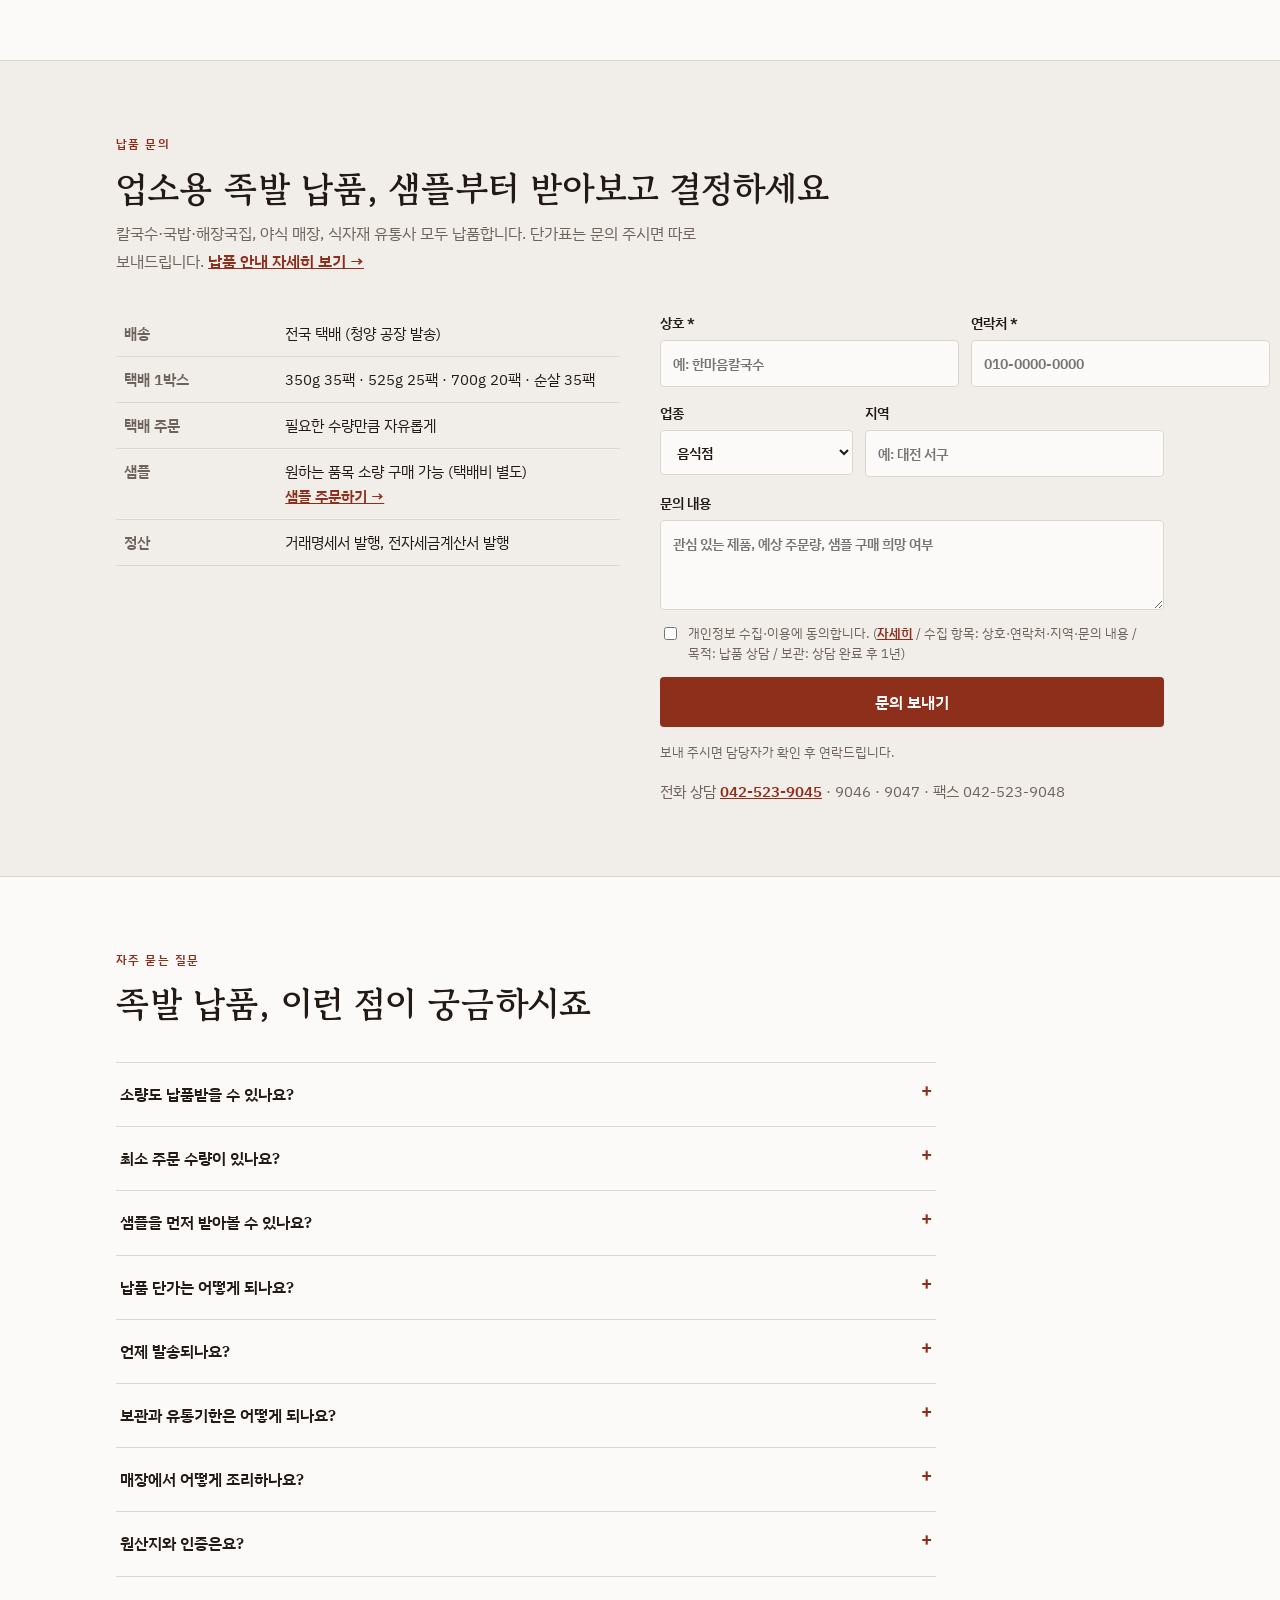
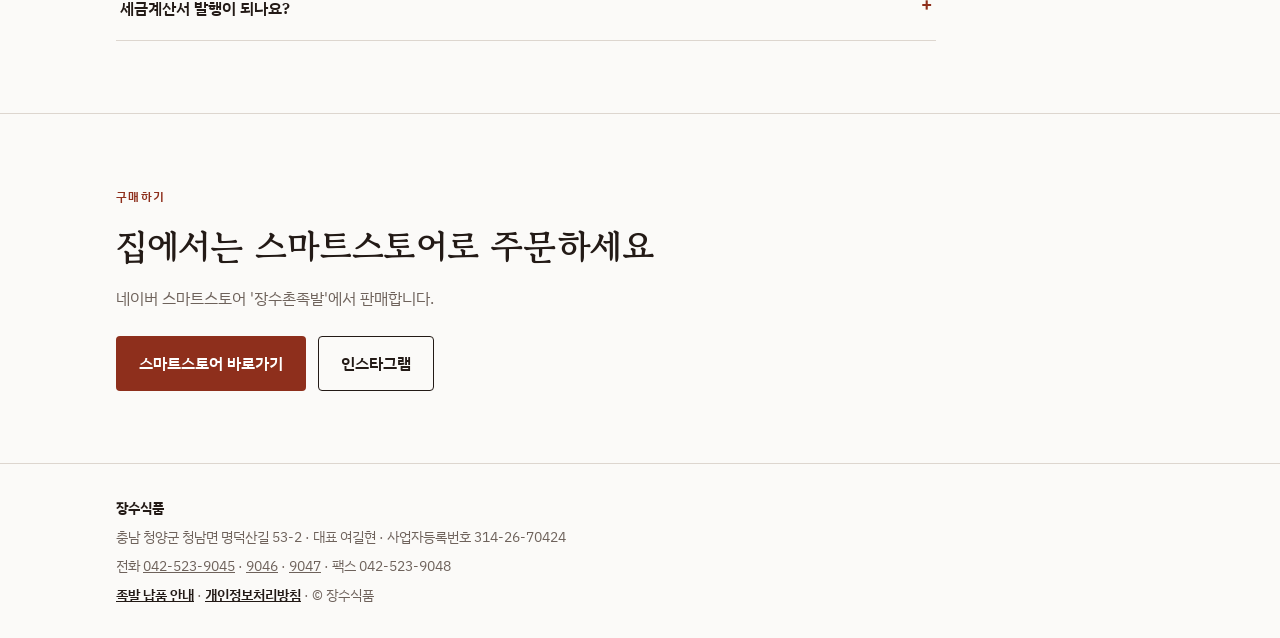
==== commit 9842873a: "로고 JS를 붓글씨체(Kaushan Script)로 교체 Co-Authored-By: Claude Opus 5.5 <noreply@anthropic.com> Claude-Sessi" ====
--- a/index.html
+++ b/index.html
@@ -25,7 +25,7 @@
 </head>
 <body>
 <header><div class="wrap">
-  <a class="logo" href="#top"><picture><source srcset="img/logo-dark.png?v=2" media="(prefers-color-scheme: dark)"><img src="img/logo.png?v=2" alt="JS 장수식품 JANGSU FOOD" width="480" height="136"></picture></a>
+  <a class="logo" href="#top"><picture><source srcset="img/logo-dark.png?v=3" media="(prefers-color-scheme: dark)"><img src="img/logo.png?v=3" alt="JS 장수식품 JANGSU FOOD" width="480" height="146"></picture></a>
   <nav aria-label="주 메뉴"><ul>
     <li class="opt"><a href="#about">회사 소개</a></li>
     <li><a href="#products">제품</a></li>
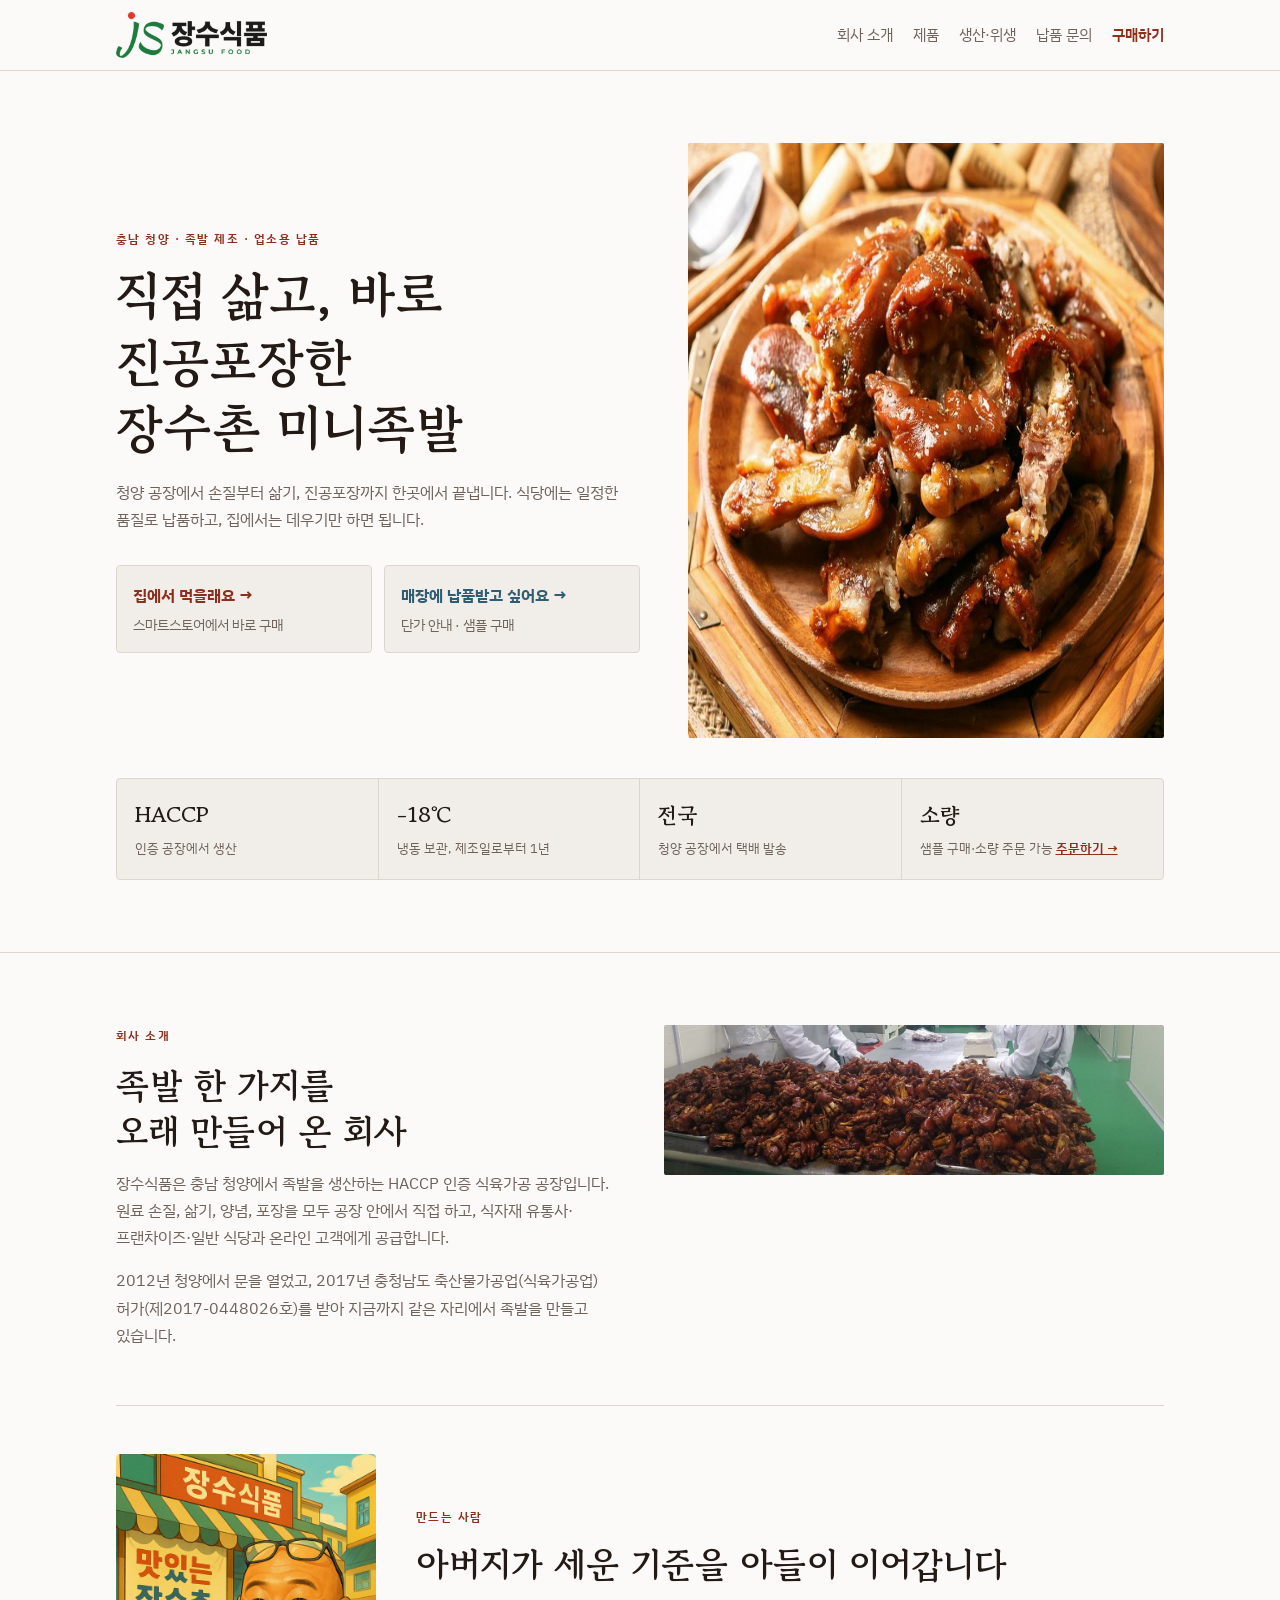
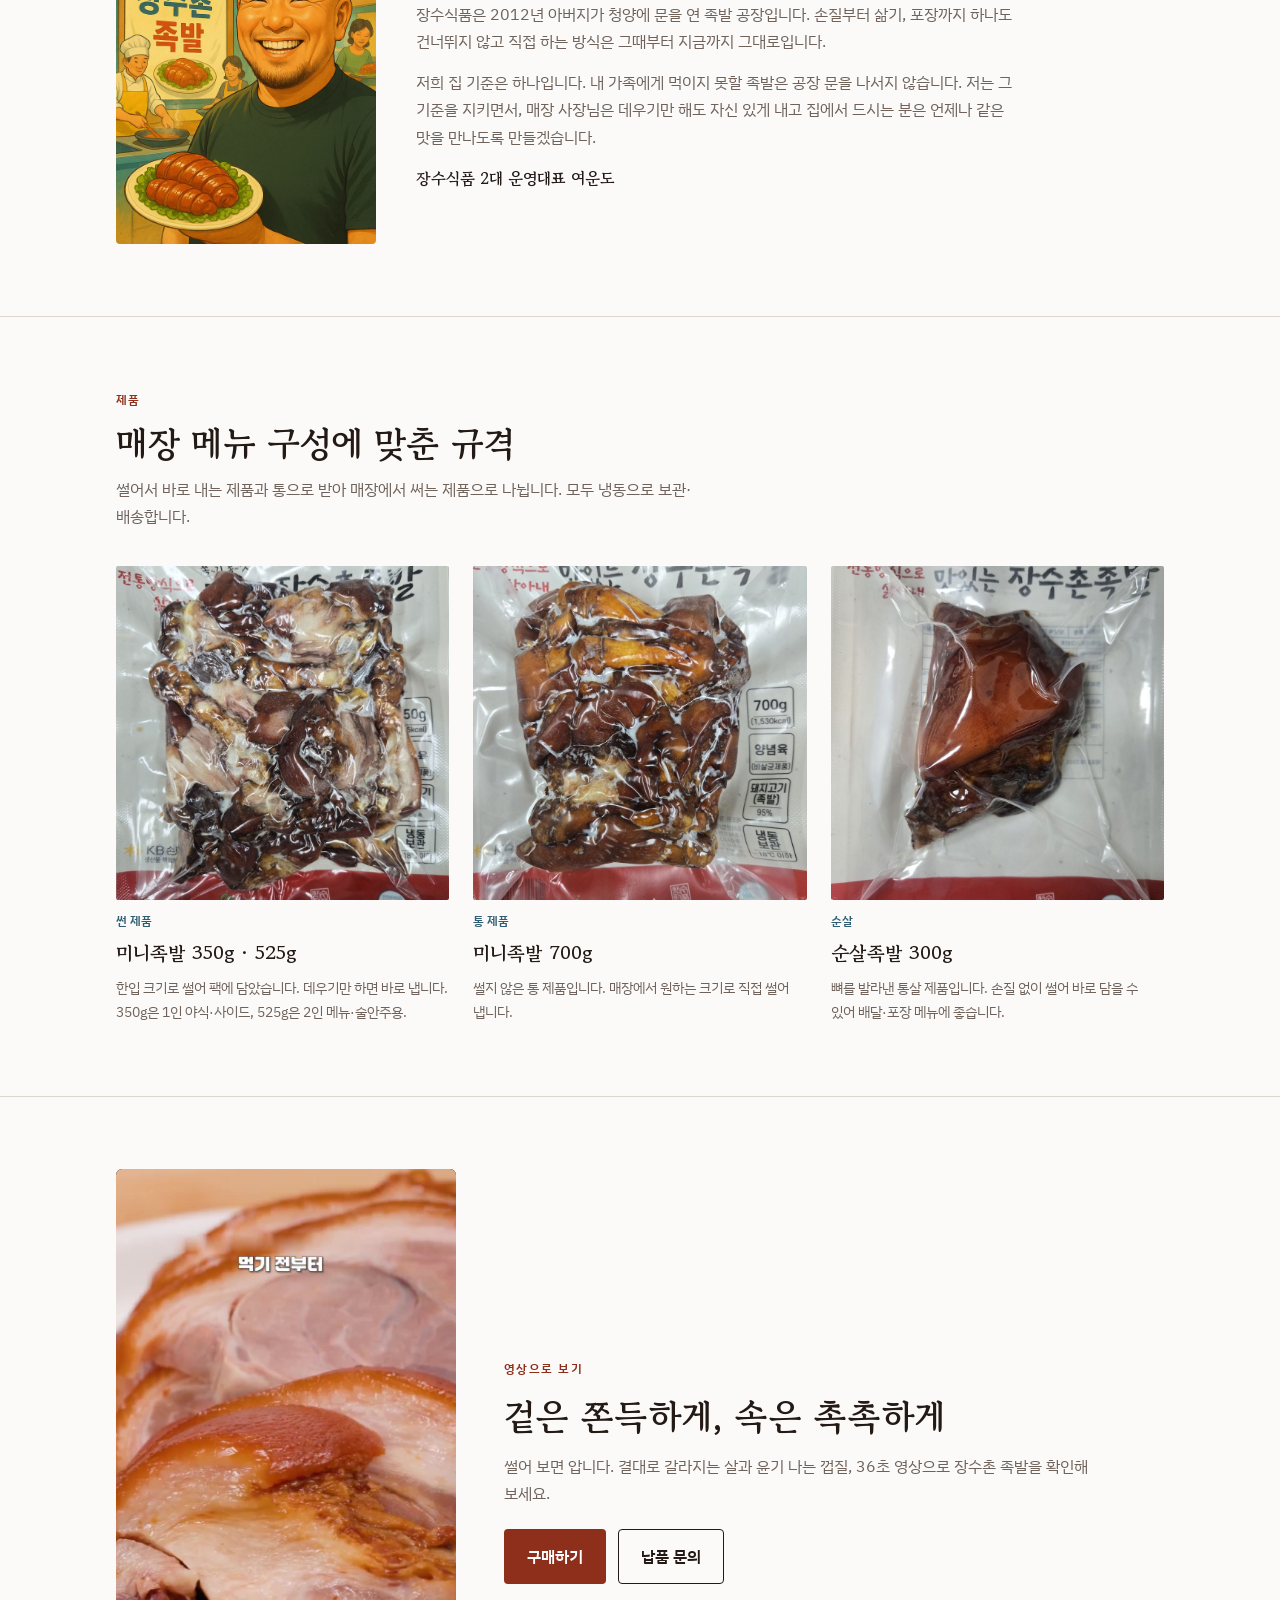
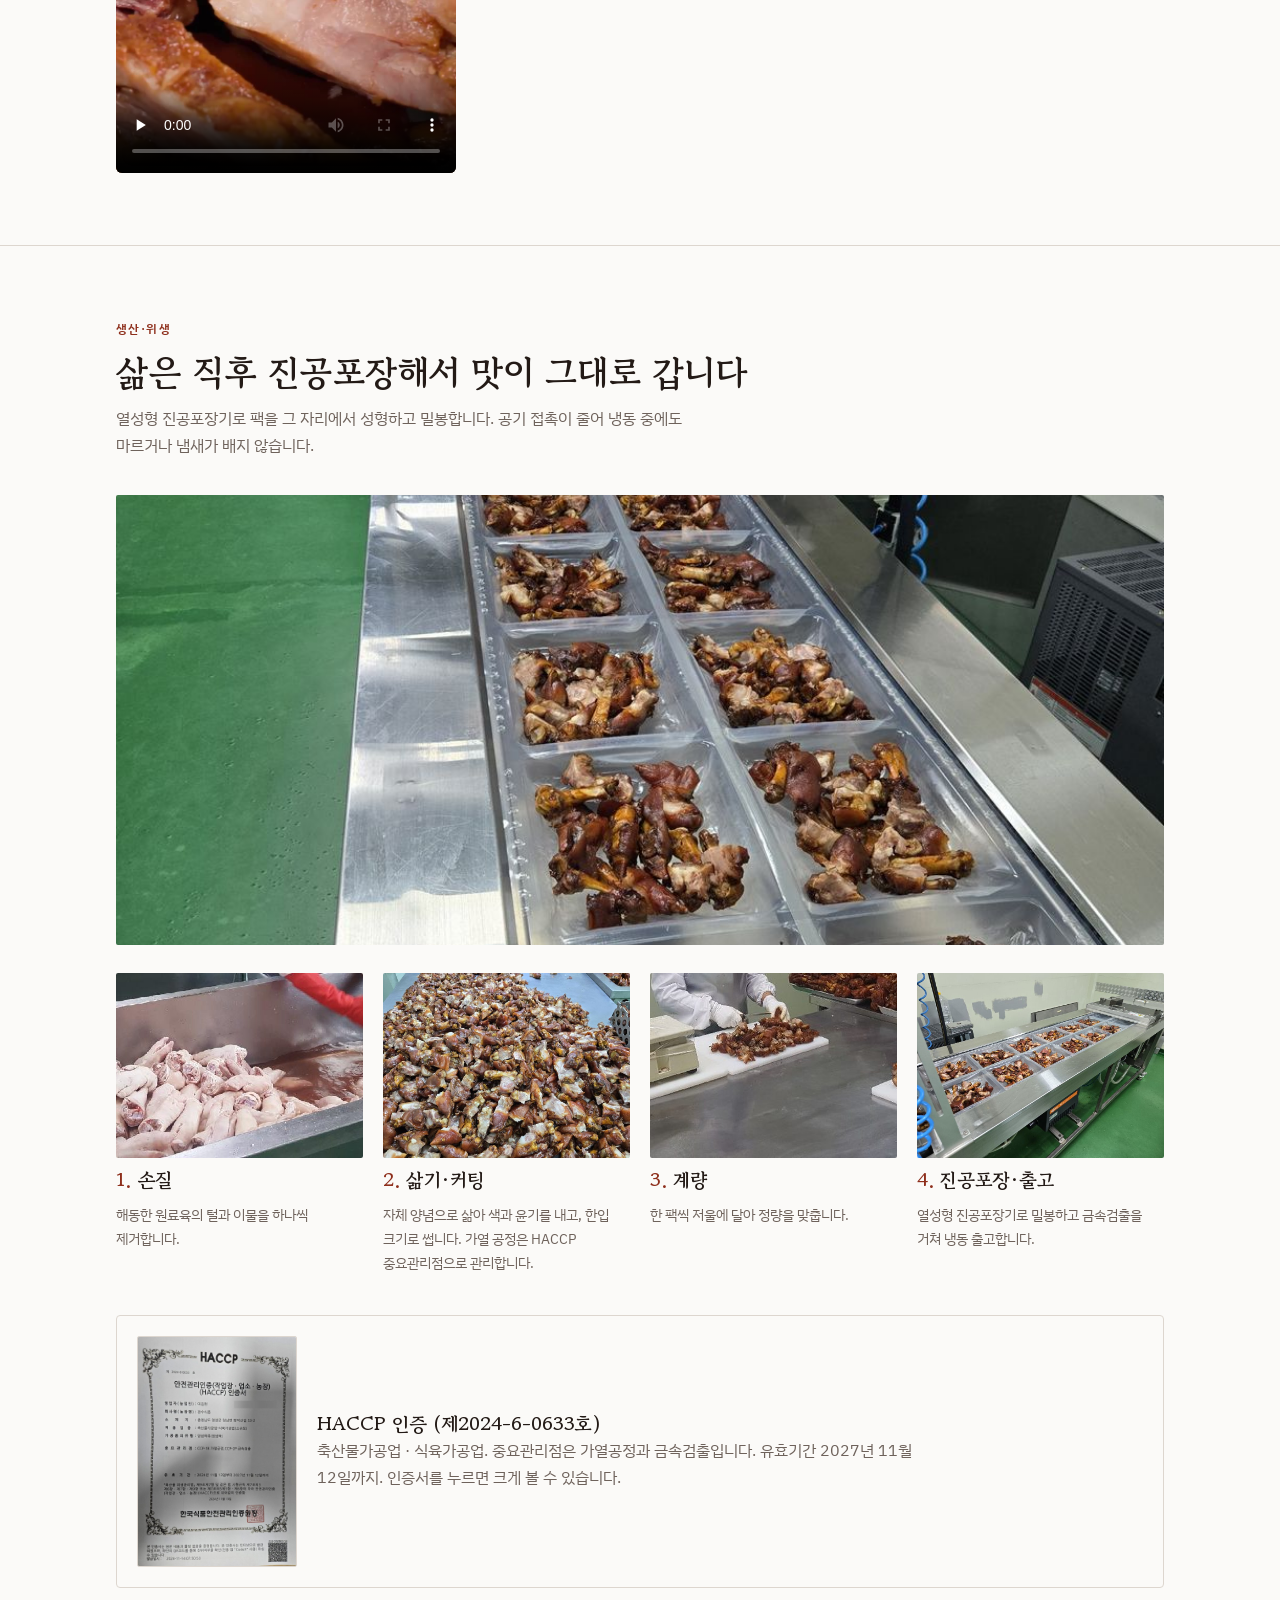
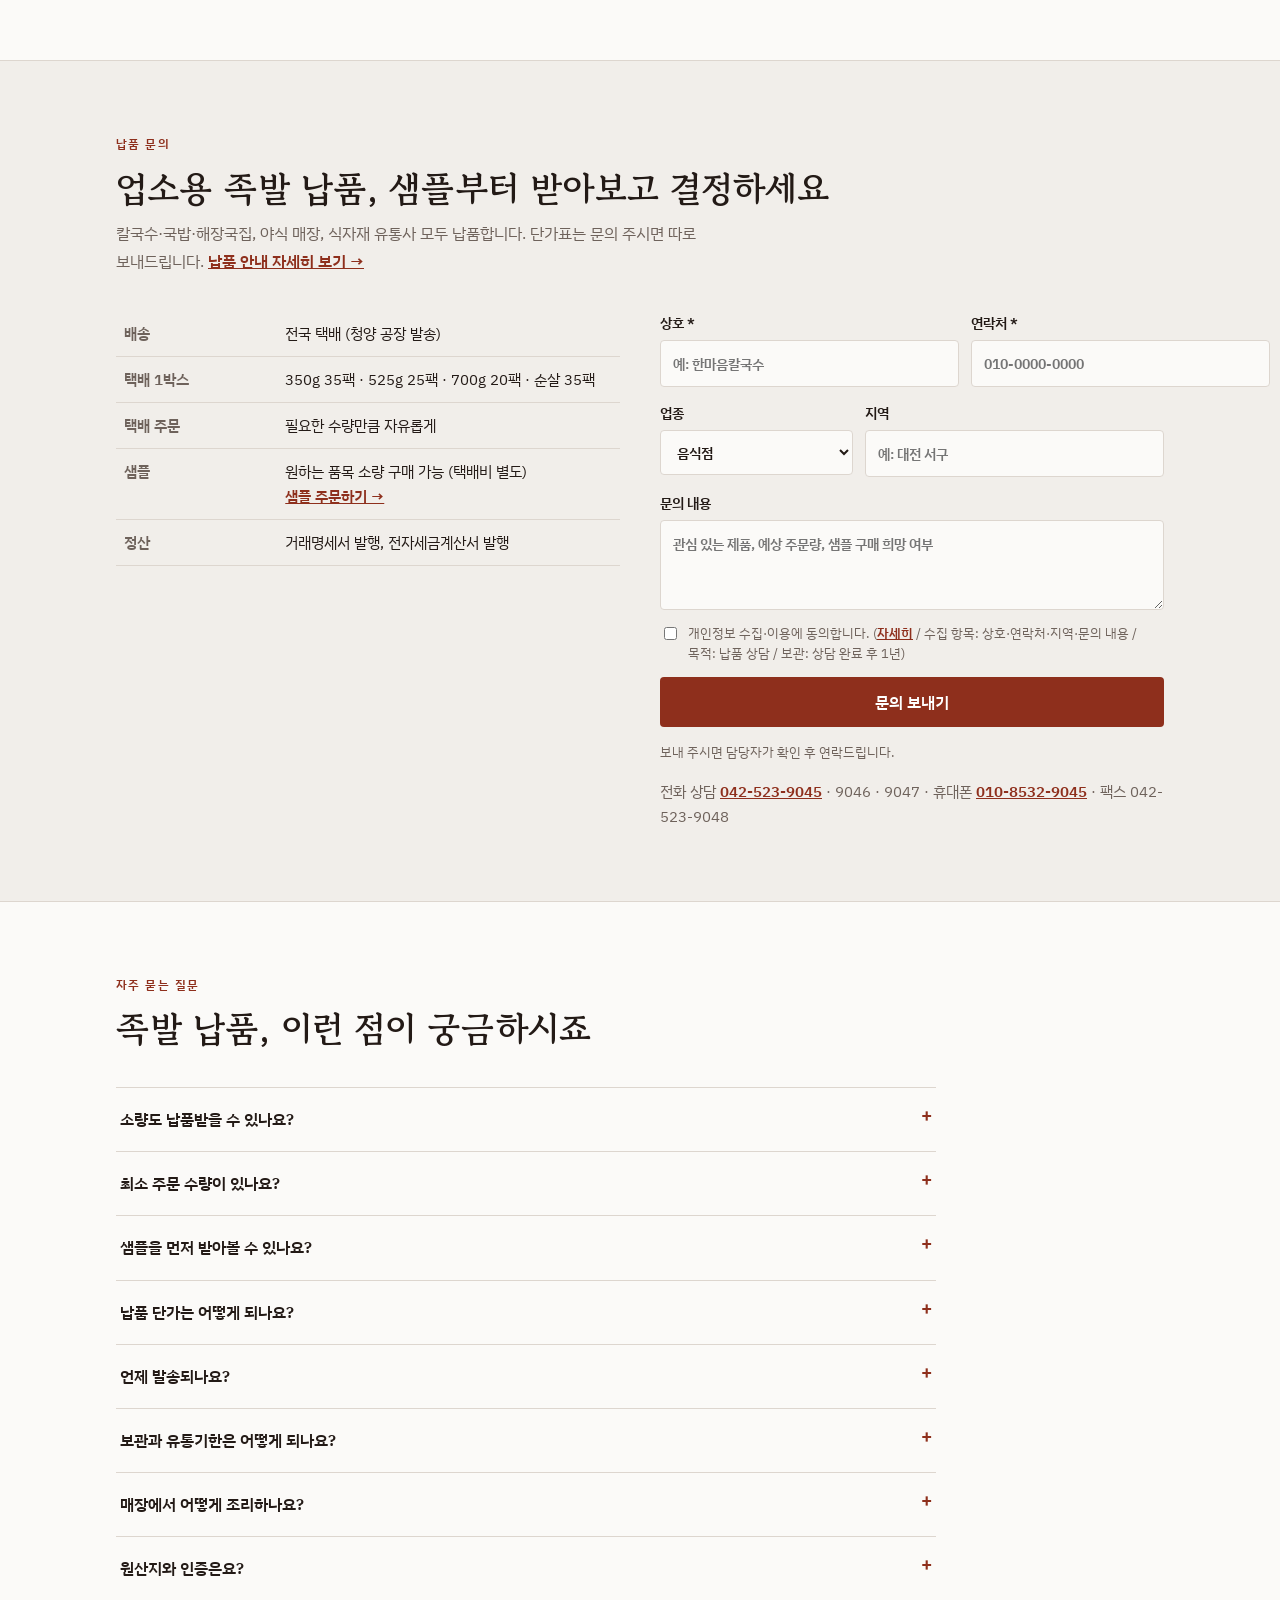
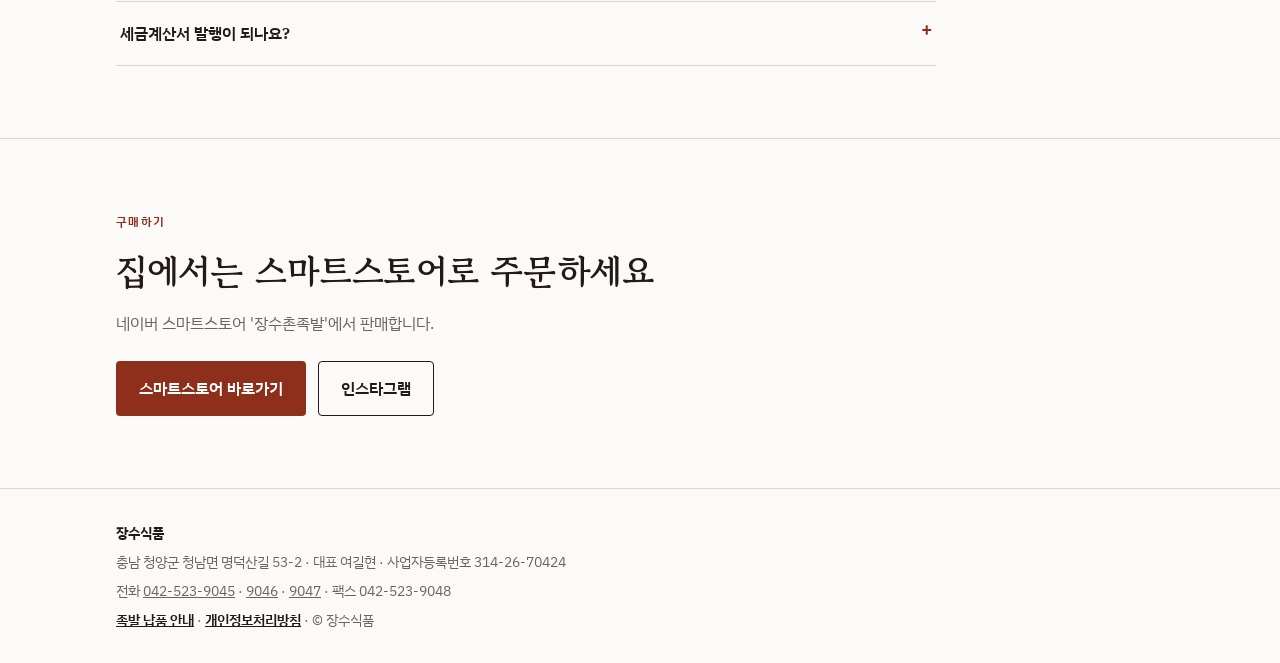
==== commit 0bf449da: "전화번호 옆에 휴대폰 번호 추가 Co-Authored-By: Claude Fable 5.2 <noreply@anthropic.com> Claude-Session: https://c" ====
--- a/index.html
+++ b/index.html
@@ -18,7 +18,7 @@
 <link rel="preconnect" href="https://fonts.googleapis.com">
 <link rel="stylesheet" href="https://fonts.googleapis.com/css2?family=Gowun+Batang:wght@400;700&family=IBM+Plex+Sans+KR:wght@400;500;600&display=swap">
 <link rel="stylesheet" href="style.css?v=6">
-<script type="application/ld+json">{"@context": "https://schema.org", "@type": "FAQPage", "mainEntity": [{"@type": "Question", "name": "소량도 납품받을 수 있나요?", "acceptedAnswer": {"@type": "Answer", "text": "네. 택배 주문은 필요한 수량만큼 자유롭게 주문하실 수 있습니다. 택배비는 박스당 5,500원(부가세 포함)이며, 박스에 들어가는 수량은 350g 35팩, 525g 25팩, 700g 20팩, 순살 35팩입니다."}}, {"@type": "Question", "name": "최소 주문 수량이 있나요?", "acceptedAnswer": {"@type": "Answer", "text": "최소 수량 없이 필요한 만큼 주문하실 수 있습니다. 모든 주문은 청양 공장에서 택배로 발송합니다."}}, {"@type": "Question", "name": "샘플을 먼저 받아볼 수 있나요?", "acceptedAnswer": {"@type": "Answer", "text": "네. 원하는 품목을 1팩부터 소량으로 구매해 먼저 맛보실 수 있습니다(택배비 별도). 홈페이지 주문 페이지에서 바로 주문하시거나 전화(042-523-9045)로 알려주세요."}}, {"@type": "Question", "name": "납품 단가는 어떻게 되나요?", "acceptedAnswer": {"@type": "Answer", "text": "품목별로 다릅니다. 문의 주시면 단가표를 따로 보내드립니다."}}, {"@type": "Question", "name": "언제 발송되나요?", "acceptedAnswer": {"@type": "Answer", "text": "월~금 오후 3시 전에 발주와 입금이 확인되면 당일 발송합니다. 그 이후 주문과 주말 주문은 다음 영업일에 발송합니다. 모든 주문은 청양 공장에서 택배로 나갑니다."}}, {"@type": "Question", "name": "보관과 유통기한은 어떻게 되나요?", "acceptedAnswer": {"@type": "Answer", "text": "영하 18℃ 이하 냉동 보관 제품이며, 제조일로부터 1년입니다. 진공포장이라 냉동 중에도 마르거나 냄새가 배지 않습니다."}}, {"@type": "Question", "name": "매장에서 어떻게 조리하나요?", "acceptedAnswer": {"@type": "Answer", "text": "이미 삶아 양념한 제품이라 해동 후 데우기만 하면 됩니다. 썬 제품(350g·525g)은 바로 담아내고, 통 제품(700g)은 매장에서 원하는 크기로 썰어 냅니다."}}, {"@type": "Question", "name": "원산지와 인증은요?", "acceptedAnswer": {"@type": "Answer", "text": "원료육은 수입산이며 원산지는 포장에 표시됩니다. 충남 청양 공장은 HACCP 인증(제2024-6-0633호)을 받았고, 가열 공정과 금속 검출을 중요관리점으로 관리합니다."}}, {"@type": "Question", "name": "세금계산서 발행이 되나요?", "acceptedAnswer": {"@type": "Answer", "text": "네. 거래명세서와 전자세금계산서를 발행합니다."}}]}</script>
+<script type="application/ld+json">{"@context": "https://schema.org", "@type": "FAQPage", "mainEntity": [{"@type": "Question", "name": "소량도 납품받을 수 있나요?", "acceptedAnswer": {"@type": "Answer", "text": "네. 택배 주문은 필요한 수량만큼 자유롭게 주문하실 수 있습니다. 택배비는 박스당 5,500원(부가세 포함)이며, 박스에 들어가는 수량은 350g 35팩, 525g 25팩, 700g 20팩, 순살 35팩입니다."}}, {"@type": "Question", "name": "최소 주문 수량이 있나요?", "acceptedAnswer": {"@type": "Answer", "text": "최소 수량 없이 필요한 만큼 주문하실 수 있습니다. 모든 주문은 청양 공장에서 택배로 발송합니다."}}, {"@type": "Question", "name": "샘플을 먼저 받아볼 수 있나요?", "acceptedAnswer": {"@type": "Answer", "text": "네. 원하는 품목을 1팩부터 소량으로 구매해 먼저 맛보실 수 있습니다(택배비 별도). 홈페이지 주문 페이지에서 바로 주문하시거나 전화(042-523-9045, 010-8532-9045)로 알려주세요."}}, {"@type": "Question", "name": "납품 단가는 어떻게 되나요?", "acceptedAnswer": {"@type": "Answer", "text": "품목별로 다릅니다. 문의 주시면 단가표를 따로 보내드립니다."}}, {"@type": "Question", "name": "언제 발송되나요?", "acceptedAnswer": {"@type": "Answer", "text": "월~금 오후 3시 전에 발주와 입금이 확인되면 당일 발송합니다. 그 이후 주문과 주말 주문은 다음 영업일에 발송합니다. 모든 주문은 청양 공장에서 택배로 나갑니다."}}, {"@type": "Question", "name": "보관과 유통기한은 어떻게 되나요?", "acceptedAnswer": {"@type": "Answer", "text": "영하 18℃ 이하 냉동 보관 제품이며, 제조일로부터 1년입니다. 진공포장이라 냉동 중에도 마르거나 냄새가 배지 않습니다."}}, {"@type": "Question", "name": "매장에서 어떻게 조리하나요?", "acceptedAnswer": {"@type": "Answer", "text": "이미 삶아 양념한 제품이라 해동 후 데우기만 하면 됩니다. 썬 제품(350g·525g)은 바로 담아내고, 통 제품(700g)은 매장에서 원하는 크기로 썰어 냅니다."}}, {"@type": "Question", "name": "원산지와 인증은요?", "acceptedAnswer": {"@type": "Answer", "text": "원료육은 수입산이며 원산지는 포장에 표시됩니다. 충남 청양 공장은 HACCP 인증(제2024-6-0633호)을 받았고, 가열 공정과 금속 검출을 중요관리점으로 관리합니다."}}, {"@type": "Question", "name": "세금계산서 발행이 되나요?", "acceptedAnswer": {"@type": "Answer", "text": "네. 거래명세서와 전자세금계산서를 발행합니다."}}]}</script>
 <script type="application/ld+json">{"@context": "https://schema.org", "@type": "LocalBusiness", "name": "장수식품", "alternateName": "장수촌 미니족발", "description": "충남 청양 HACCP 인증 족발 제조 공장. 업소용 미니족발 납품·도매, 온라인 판매.", "url": "https://www.xn--9p4b4nm2jd6p.com/", "logo": "https://www.xn--9p4b4nm2jd6p.com/favicon.svg", "image": "https://www.xn--9p4b4nm2jd6p.com/img/og.jpg", "telephone": "+82-42-523-9045", "faxNumber": "+82-42-523-9048", "email": "durlfgus4@naver.com", "foundingDate": "2012", "address": {"@type": "PostalAddress", "streetAddress": "청남면 명덕산길 53-2", "addressLocality": "청양군", "addressRegion": "충청남도", "addressCountry": "KR"}, "areaServed": "KR", "sameAs": ["https://www.instagram.com/jangsu_minijokbal/", "https://smartstore.naver.com/jsangsoofood"]}</script>
 
 
@@ -148,14 +148,14 @@
       <button class="btn btn-glaze" type="submit" id="f-send">문의 보내기</button>
       <p class="note" id="f-status" role="status">보내 주시면 담당자가 확인 후 연락드립니다.</p>
     </form>
-    <p class="call-line">전화 상담 <a href="tel:0425239045">042-523-9045</a> · 9046 · 9047 · 팩스 042-523-9048</p>
+    <p class="call-line">전화 상담 <a href="tel:0425239045">042-523-9045</a> · 9046 · 9047 · 휴대폰 <a href="tel:01085329045">010-8532-9045</a> · 팩스 042-523-9048</p>
   </div>
   </div>
 </div></section>
 
 <section id="faq"><div class="wrap">
   <div class="sec-head"><p class="eyebrow">자주 묻는 질문</p><h2>족발 납품, 이런 점이 궁금하시죠</h2></div>
-  <div class="faq"><details><summary>소량도 납품받을 수 있나요?</summary><p>네. 택배 주문은 필요한 수량만큼 자유롭게 주문하실 수 있습니다. 택배비는 박스당 5,500원(부가세 포함)이며, 박스에 들어가는 수량은 350g 35팩, 525g 25팩, 700g 20팩, 순살 35팩입니다.</p></details><details><summary>최소 주문 수량이 있나요?</summary><p>최소 수량 없이 필요한 만큼 주문하실 수 있습니다. 모든 주문은 청양 공장에서 택배로 발송합니다.</p></details><details><summary>샘플을 먼저 받아볼 수 있나요?</summary><p>네. 원하는 품목을 1팩부터 소량으로 구매해 먼저 맛보실 수 있습니다(택배비 별도). <a href="order/">주문 페이지</a>에서 바로 주문하시거나 전화(042-523-9045)로 알려주세요.</p></details><details><summary>납품 단가는 어떻게 되나요?</summary><p>품목별로 다릅니다. 문의 주시면 단가표를 따로 보내드립니다.</p></details><details><summary>언제 발송되나요?</summary><p>월~금 오후 3시 전에 발주와 입금이 확인되면 당일 발송합니다. 그 이후 주문과 주말 주문은 다음 영업일에 발송합니다. 모든 주문은 청양 공장에서 택배로 나갑니다.</p></details><details><summary>보관과 유통기한은 어떻게 되나요?</summary><p>영하 18℃ 이하 냉동 보관 제품이며, 제조일로부터 1년입니다. 진공포장이라 냉동 중에도 마르거나 냄새가 배지 않습니다.</p></details><details><summary>매장에서 어떻게 조리하나요?</summary><p>이미 삶아 양념한 제품이라 해동 후 데우기만 하면 됩니다. 썬 제품(350g·525g)은 바로 담아내고, 통 제품(700g)은 매장에서 원하는 크기로 썰어 냅니다.</p></details><details><summary>원산지와 인증은요?</summary><p>원료육은 수입산이며 원산지는 포장에 표시됩니다. 충남 청양 공장은 HACCP 인증(제2024-6-0633호)을 받았고, 가열 공정과 금속 검출을 중요관리점으로 관리합니다.</p></details><details><summary>세금계산서 발행이 되나요?</summary><p>네. 거래명세서와 전자세금계산서를 발행합니다.</p></details></div>
+  <div class="faq"><details><summary>소량도 납품받을 수 있나요?</summary><p>네. 택배 주문은 필요한 수량만큼 자유롭게 주문하실 수 있습니다. 택배비는 박스당 5,500원(부가세 포함)이며, 박스에 들어가는 수량은 350g 35팩, 525g 25팩, 700g 20팩, 순살 35팩입니다.</p></details><details><summary>최소 주문 수량이 있나요?</summary><p>최소 수량 없이 필요한 만큼 주문하실 수 있습니다. 모든 주문은 청양 공장에서 택배로 발송합니다.</p></details><details><summary>샘플을 먼저 받아볼 수 있나요?</summary><p>네. 원하는 품목을 1팩부터 소량으로 구매해 먼저 맛보실 수 있습니다(택배비 별도). <a href="order/">주문 페이지</a>에서 바로 주문하시거나 전화(042-523-9045, 010-8532-9045)로 알려주세요.</p></details><details><summary>납품 단가는 어떻게 되나요?</summary><p>품목별로 다릅니다. 문의 주시면 단가표를 따로 보내드립니다.</p></details><details><summary>언제 발송되나요?</summary><p>월~금 오후 3시 전에 발주와 입금이 확인되면 당일 발송합니다. 그 이후 주문과 주말 주문은 다음 영업일에 발송합니다. 모든 주문은 청양 공장에서 택배로 나갑니다.</p></details><details><summary>보관과 유통기한은 어떻게 되나요?</summary><p>영하 18℃ 이하 냉동 보관 제품이며, 제조일로부터 1년입니다. 진공포장이라 냉동 중에도 마르거나 냄새가 배지 않습니다.</p></details><details><summary>매장에서 어떻게 조리하나요?</summary><p>이미 삶아 양념한 제품이라 해동 후 데우기만 하면 됩니다. 썬 제품(350g·525g)은 바로 담아내고, 통 제품(700g)은 매장에서 원하는 크기로 썰어 냅니다.</p></details><details><summary>원산지와 인증은요?</summary><p>원료육은 수입산이며 원산지는 포장에 표시됩니다. 충남 청양 공장은 HACCP 인증(제2024-6-0633호)을 받았고, 가열 공정과 금속 검출을 중요관리점으로 관리합니다.</p></details><details><summary>세금계산서 발행이 되나요?</summary><p>네. 거래명세서와 전자세금계산서를 발행합니다.</p></details></div>
 </div></section>
 
 <section class="buy" id="buy"><div class="wrap">
